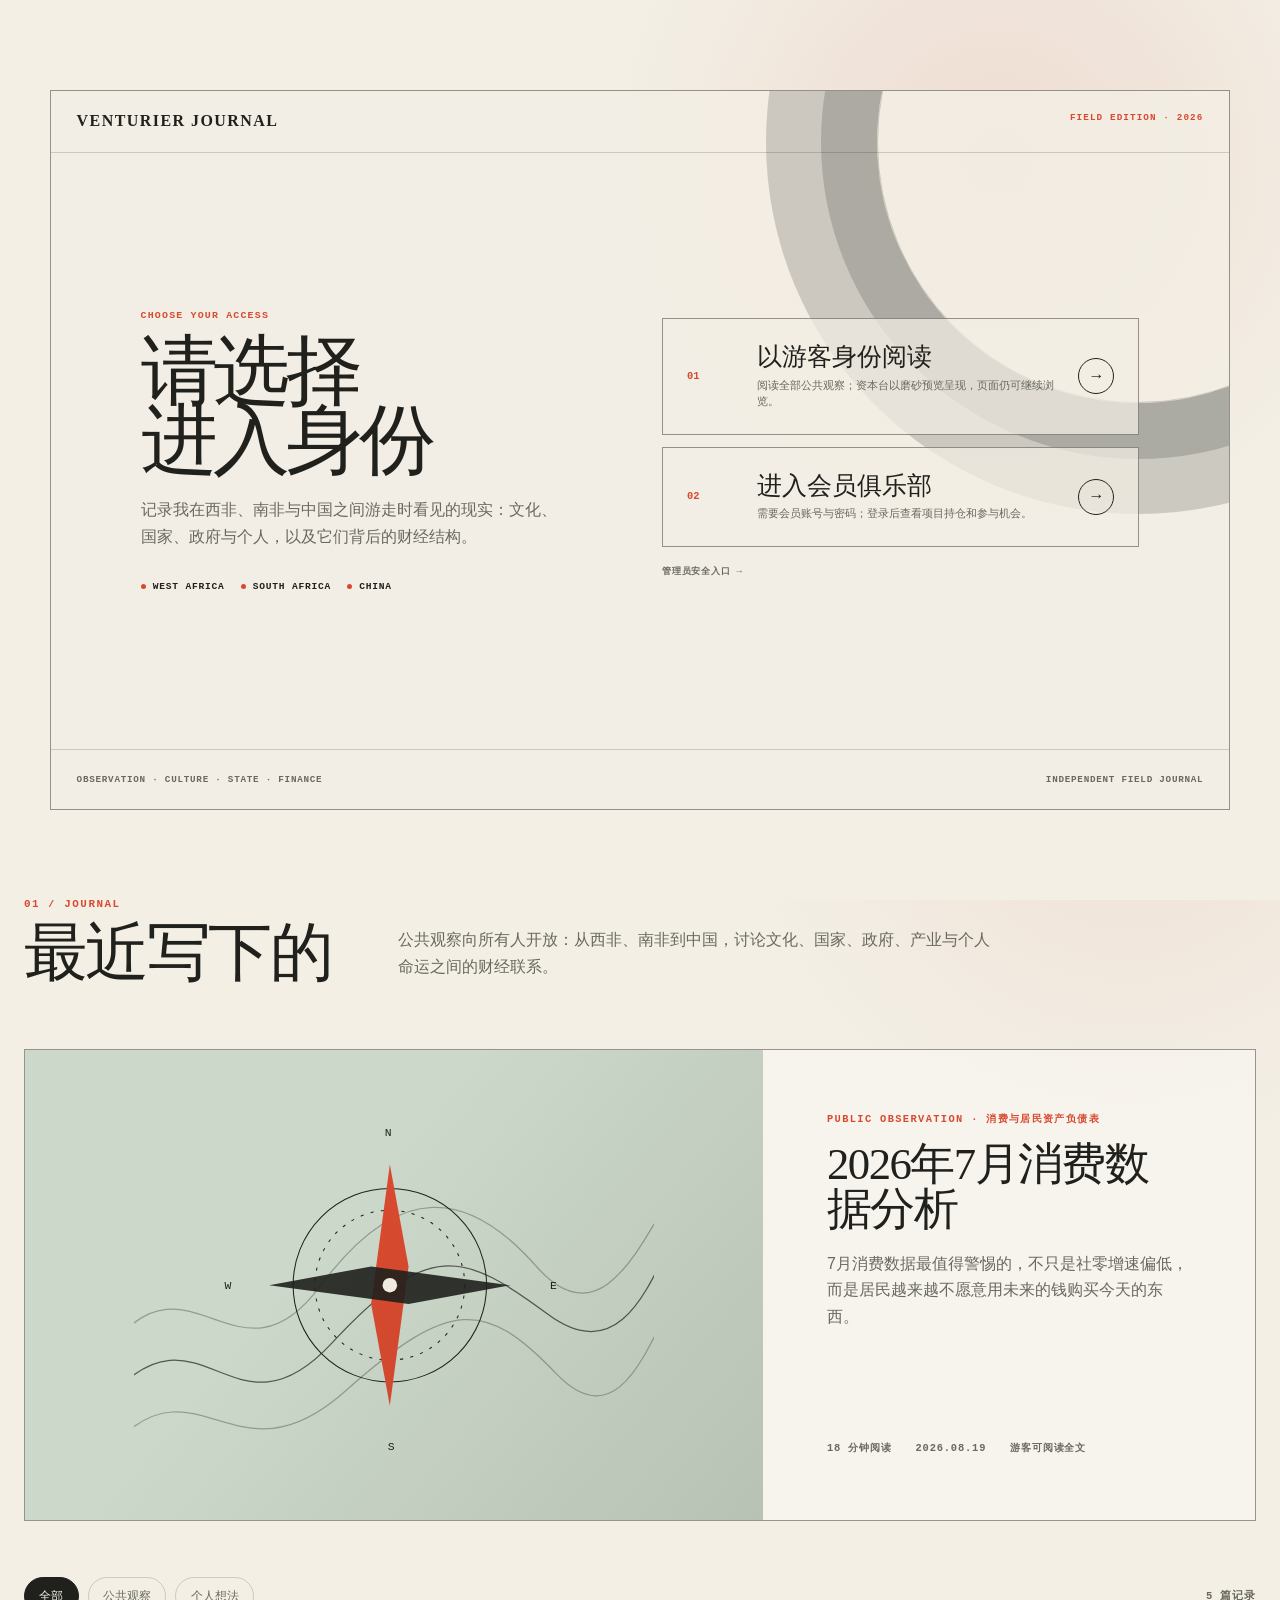
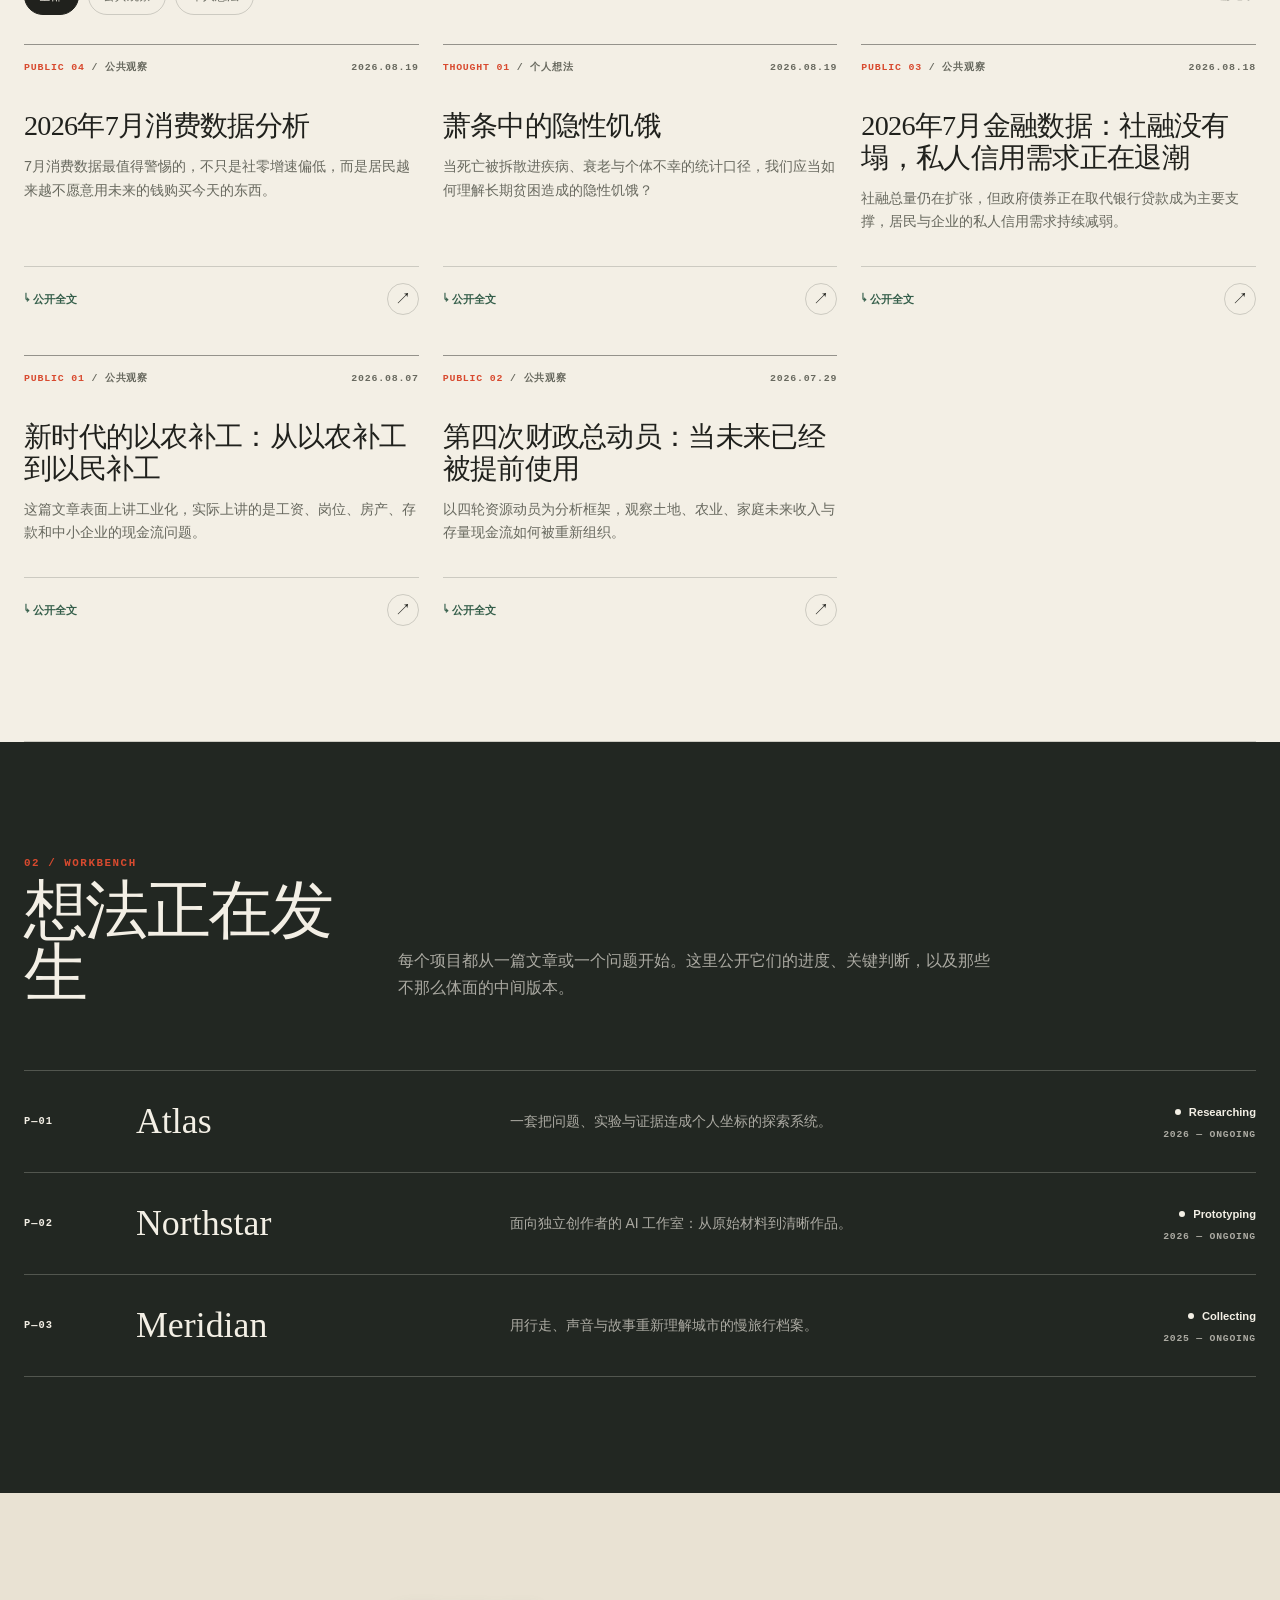
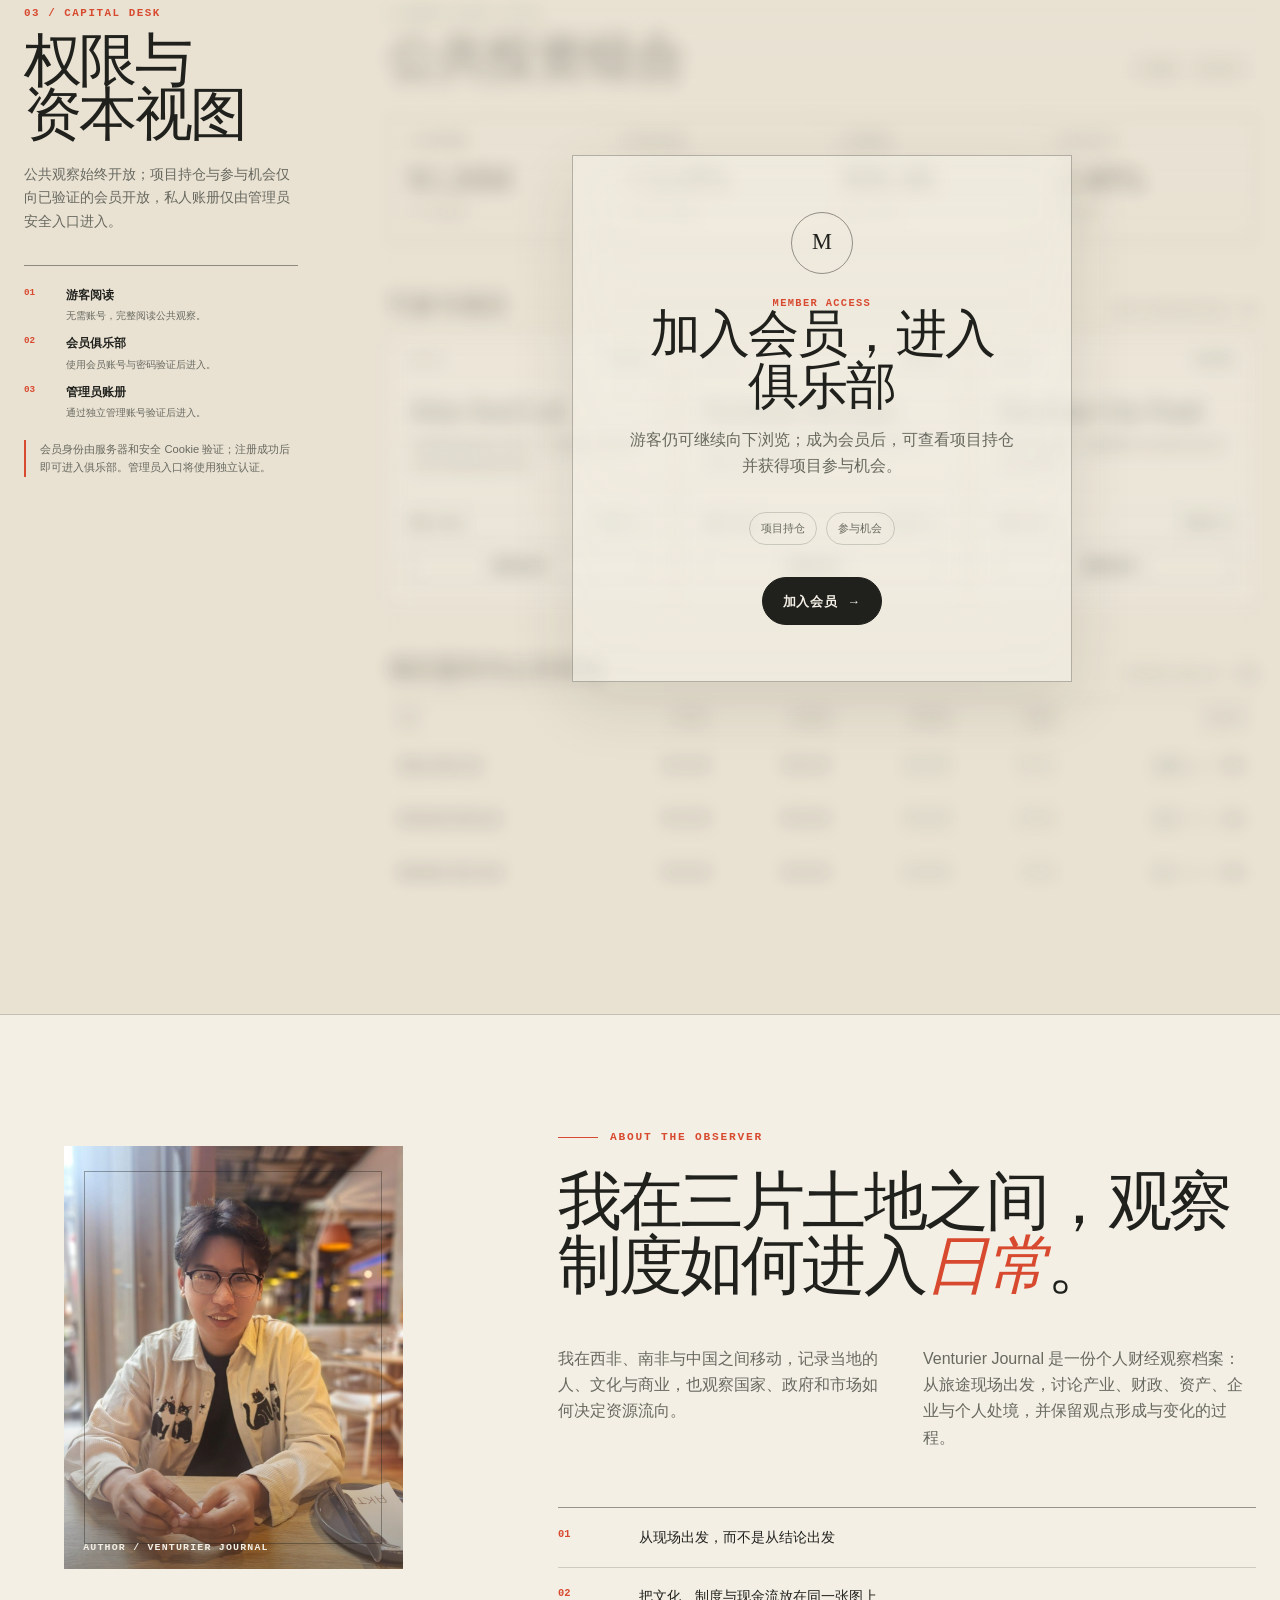
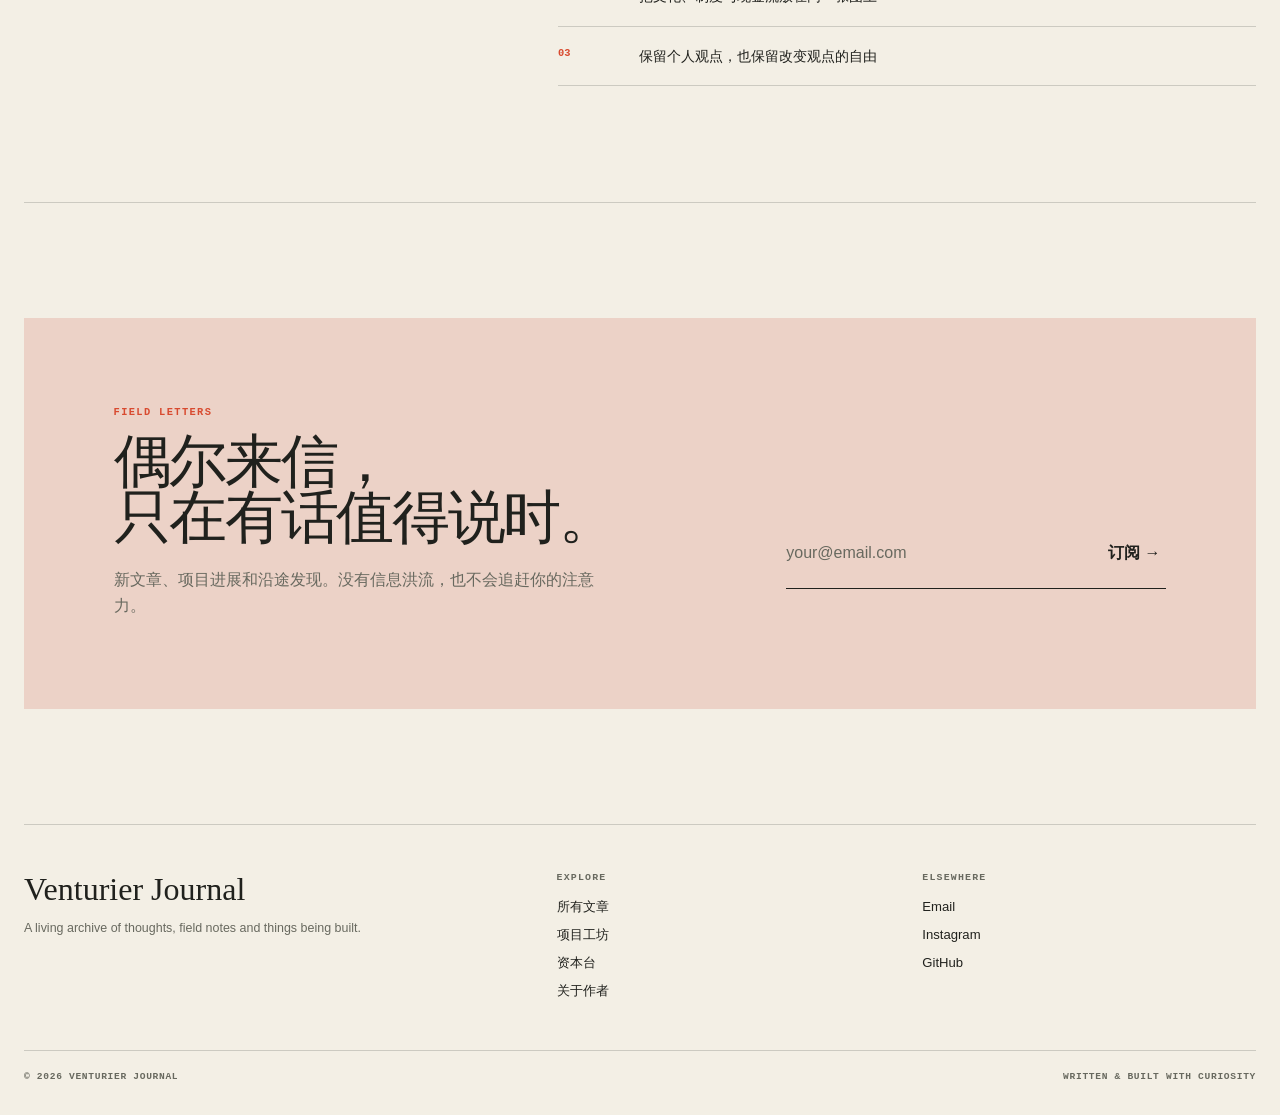
==== index.html @ 6aad093a "Add July consumption analysis and personal thought" ====
<!doctype html>
<html lang="zh-CN" data-theme="light" data-role="visitor">
<head>
  <meta charset="utf-8">
  <meta name="viewport" content="width=device-width, initial-scale=1">
  <meta name="description" content="Venturier Journal — 行走于西非、南非与中国之间的财经、文化与社会观察。">
  <meta name="theme-color" content="#f3efe5">
  <title>Venturier Journal</title>
  <style>
    :root {
      --paper: #f3efe5;
      --paper-deep: #e9e2d3;
      --ink: #20211d;
      --muted: #68695f;
      --line: rgba(32, 33, 29, .18);
      --line-strong: rgba(32, 33, 29, .45);
      --accent: #d84a2f;
      --accent-soft: #ecd2c7;
      --moss: #345e4a;
      --moss-soft: #ccd8ca;
      --night: #222722;
      --card: rgba(255, 255, 255, .32);
      --shadow: 0 22px 60px rgba(50, 42, 31, .11);
      --display: "Iowan Old Style", "Palatino Linotype", "Book Antiqua", Georgia, serif;
      --sans: Inter, ui-sans-serif, -apple-system, BlinkMacSystemFont, "Segoe UI", "PingFang SC", "Hiragino Sans GB", "Microsoft YaHei", sans-serif;
      --mono: "SFMono-Regular", Consolas, "Liberation Mono", monospace;
      --max: 1280px;
    }

    html[data-theme="dark"] {
      --paper: #181b18;
      --paper-deep: #222722;
      --ink: #eef0e7;
      --muted: #a9ab9f;
      --line: rgba(238, 240, 231, .16);
      --line-strong: rgba(238, 240, 231, .43);
      --accent: #f16b4f;
      --accent-soft: #5d332c;
      --moss: #8eb69b;
      --moss-soft: #2d4636;
      --night: #eef0e7;
      --card: rgba(255, 255, 255, .035);
      --shadow: 0 22px 60px rgba(0, 0, 0, .25);
    }

    * { box-sizing: border-box; }
    html { scroll-behavior: smooth; }
    body {
      margin: 0;
      color: var(--ink);
      background:
        radial-gradient(circle at 88% 13%, color-mix(in srgb, var(--accent-soft) 50%, transparent) 0, transparent 24rem),
        linear-gradient(var(--paper), var(--paper));
      font-family: var(--sans);
      font-size: 16px;
      line-height: 1.65;
      text-rendering: optimizeLegibility;
      transition: color .25s ease, background-color .25s ease;
    }

    body.no-scroll { overflow: hidden; }
    ::selection { color: var(--paper); background: var(--accent); }
    a { color: inherit; text-decoration: none; }
    button, input { font: inherit; }
    button { color: inherit; }
    img, svg { display: block; max-width: 100%; }

    .skip-link {
      position: fixed;
      left: 1rem;
      top: -6rem;
      z-index: 1000;
      padding: .7rem 1rem;
      background: var(--ink);
      color: var(--paper);
      border-radius: 999px;
      transition: top .2s;
    }
    .skip-link:focus { top: 1rem; }

    .shell {
      width: min(calc(100% - 3rem), var(--max));
      margin-inline: auto;
    }

    .topline {
      border-bottom: 1px solid var(--line);
      font: 600 .68rem/1 var(--mono);
      letter-spacing: .12em;
      text-transform: uppercase;
    }
    .topline__inner {
      min-height: 38px;
      display: flex;
      align-items: center;
      justify-content: space-between;
      gap: 1rem;
    }
    .topline__status { display: flex; align-items: center; gap: .55rem; }
    .status-dot {
      width: 6px; height: 6px; border-radius: 50%;
      background: var(--accent);
      box-shadow: 0 0 0 4px color-mix(in srgb, var(--accent) 16%, transparent);
    }
    .topline__date { color: var(--muted); }

    .site-header {
      position: sticky;
      top: 0;
      z-index: 50;
      background: color-mix(in srgb, var(--paper) 88%, transparent);
      border-bottom: 1px solid transparent;
      backdrop-filter: blur(16px);
      transition: border-color .2s;
    }
    .site-header.is-scrolled { border-color: var(--line); }
    .nav {
      min-height: 84px;
      display: grid;
      grid-template-columns: 1fr auto 1fr;
      align-items: center;
      gap: 1.5rem;
    }
    .nav__links,
    .nav__tools { display: flex; align-items: center; gap: 1.4rem; }
    .nav__tools { justify-content: flex-end; }
    .nav__link {
      position: relative;
      padding: .35rem 0;
      color: var(--muted);
      font-size: .82rem;
      letter-spacing: .04em;
    }
    .nav__link::after {
      content: "";
      position: absolute;
      left: 0; right: 100%; bottom: 0;
      height: 1px;
      background: var(--ink);
      transition: right .25s ease;
    }
    .nav__link:hover, .nav__link:focus-visible { color: var(--ink); }
    .nav__link:hover::after, .nav__link:focus-visible::after { right: 0; }
    .brand {
      display: inline-grid;
      justify-items: center;
      line-height: 1;
      letter-spacing: .07em;
    }
    .brand__main { font: 600 1.08rem/1 var(--display); text-transform: uppercase; }
    .brand__sub { margin-top: .38rem; color: var(--accent); font: 600 .55rem/1 var(--mono); letter-spacing: .28em; text-transform: uppercase; }

    .icon-button {
      width: 38px; height: 38px;
      display: inline-grid;
      place-items: center;
      padding: 0;
      border: 1px solid var(--line);
      border-radius: 50%;
      background: transparent;
      cursor: pointer;
      transition: background .2s, border-color .2s, transform .2s;
    }
    .icon-button:hover { background: var(--card); border-color: var(--line-strong); transform: translateY(-1px); }
    .icon-button svg { width: 16px; height: 16px; fill: none; stroke: currentColor; stroke-width: 1.7; }
    .menu-button { display: none; }

    .hero {
      position: relative;
      min-height: 660px;
      display: grid;
      grid-template-columns: minmax(0, 1.5fr) minmax(280px, .5fr);
      gap: clamp(3rem, 8vw, 8rem);
      align-items: center;
      padding-block: clamp(5rem, 9vw, 9rem) 6rem;
      border-bottom: 1px solid var(--line);
      overflow: hidden;
    }
    .hero::before {
      content: "V";
      position: absolute;
      right: -2rem;
      top: -8rem;
      z-index: -1;
      color: transparent;
      -webkit-text-stroke: 1px var(--line);
      font: 400 min(46vw, 41rem)/1 var(--display);
      transform: rotate(5deg);
      pointer-events: none;
    }
    .eyebrow {
      display: flex;
      align-items: center;
      gap: .75rem;
      color: var(--accent);
      font: 650 .7rem/1.4 var(--mono);
      letter-spacing: .16em;
      text-transform: uppercase;
    }
    .eyebrow::before { content: ""; width: 2.5rem; height: 1px; background: currentColor; }
    .hero h1 {
      max-width: 880px;
      margin: 1.35rem 0 1.8rem;
      font: 400 clamp(3.65rem, 8.5vw, 8.2rem)/.88 var(--display);
      letter-spacing: -.065em;
    }
    .hero h1 em { color: var(--accent); font-weight: 400; }
    .hero__intro {
      max-width: 610px;
      margin: 0;
      color: var(--muted);
      font: 400 clamp(1rem, 1.4vw, 1.18rem)/1.75 var(--sans);
    }
    .hero__actions { display: flex; align-items: center; gap: 1.5rem; margin-top: 2.5rem; }
    .button {
      min-height: 48px;
      display: inline-flex;
      align-items: center;
      justify-content: center;
      gap: .65rem;
      padding: .75rem 1.25rem;
      border: 1px solid var(--ink);
      border-radius: 999px;
      background: var(--ink);
      color: var(--paper);
      font-size: .8rem;
      font-weight: 650;
      letter-spacing: .04em;
      cursor: pointer;
      transition: transform .2s, background .2s, color .2s;
    }
    .button:hover { transform: translateY(-2px); }
    .button--ghost { background: transparent; color: var(--ink); border-color: var(--line-strong); }
    .button--ghost:hover { background: var(--ink); color: var(--paper); }
    .text-link {
      display: inline-flex; align-items: center; gap: .55rem;
      font-size: .82rem; font-weight: 650;
    }
    .text-link span { transition: transform .2s; }
    .text-link:hover span { transform: translateX(4px); }

    .hero__aside { align-self: end; padding-bottom: .75rem; }
    .issue-card {
      position: relative;
      padding: 1.4rem;
      border: 1px solid var(--line-strong);
      background: color-mix(in srgb, var(--paper) 70%, transparent);
      box-shadow: var(--shadow);
      transform: rotate(2deg);
    }
    .issue-card::before {
      content: "";
      position: absolute;
      inset: 9px;
      border: 1px solid var(--line);
      pointer-events: none;
    }
    .issue-card__art {
      min-height: 235px;
      display: grid;
      place-items: center;
      overflow: hidden;
      background: var(--night);
      color: var(--paper);
    }
    .issue-card__art svg { width: 90%; height: 220px; }
    .orbit { transform-origin: 100px 100px; animation: orbit 24s linear infinite; }
    @keyframes orbit { to { transform: rotate(360deg); } }
    .issue-card__meta { padding: 1.15rem .3rem .2rem; }
    .issue-card__number { color: var(--accent); font: 650 .65rem/1 var(--mono); letter-spacing: .14em; text-transform: uppercase; }
    .issue-card h2 { margin: .65rem 0 .35rem; font: 400 1.45rem/1.2 var(--display); }
    .issue-card p { margin: 0; color: var(--muted); font-size: .78rem; }

    section { scroll-margin-top: 100px; }
    .section { padding-block: clamp(5rem, 9vw, 8.5rem); border-bottom: 1px solid var(--line); }
    .section-head {
      display: grid;
      grid-template-columns: minmax(200px, .55fr) minmax(0, 1.45fr);
      gap: 3rem;
      align-items: end;
      margin-bottom: clamp(2.5rem, 5vw, 4.5rem);
    }
    .section-index { color: var(--accent); font: 600 .68rem/1 var(--mono); letter-spacing: .14em; text-transform: uppercase; }
    .section-title { margin: .75rem 0 0; font: 400 clamp(2.4rem, 5vw, 4.6rem)/.98 var(--display); letter-spacing: -.04em; }
    .section-note { max-width: 600px; margin: 0 0 .3rem; color: var(--muted); }

    .featured-story {
      display: grid;
      grid-template-columns: minmax(0, 1.2fr) minmax(280px, .8fr);
      gap: 0;
      border: 1px solid var(--line-strong);
      background: var(--card);
    }
    .featured-story__visual {
      position: relative;
      min-height: 470px;
      display: grid;
      place-items: center;
      overflow: hidden;
      background: var(--moss-soft);
      cursor: pointer;
    }
    .featured-story__visual::after {
      content: "";
      position: absolute;
      inset: 0;
      background: linear-gradient(130deg, transparent 40%, color-mix(in srgb, var(--ink) 12%, transparent));
    }
    .featured-story__visual svg { width: min(75%, 520px); transition: transform .6s cubic-bezier(.2,.8,.2,1); }
    .featured-story:hover .featured-story__visual svg { transform: scale(1.035) rotate(-1deg); }
    .featured-story__content { display: flex; flex-direction: column; justify-content: space-between; padding: clamp(2rem, 5vw, 4.5rem); }
    .tagline { color: var(--accent); font: 650 .65rem/1 var(--mono); letter-spacing: .13em; text-transform: uppercase; }
    .featured-story h3 { margin: 1.1rem 0; font: 400 clamp(2rem, 3.5vw, 3.6rem)/1.02 var(--display); letter-spacing: -.035em; }
    .featured-story__summary { color: var(--muted); }
    .story-meta { display: flex; flex-wrap: wrap; gap: .75rem 1.5rem; margin-top: 2rem; color: var(--muted); font: 600 .65rem/1.4 var(--mono); letter-spacing: .08em; text-transform: uppercase; }

    .article-toolbar {
      display: flex;
      justify-content: space-between;
      align-items: center;
      gap: 1rem;
      margin: 3.5rem 0 1.8rem;
    }
    .filters { display: flex; flex-wrap: wrap; gap: .55rem; }
    .filter {
      padding: .55rem .9rem;
      border: 1px solid var(--line);
      border-radius: 999px;
      background: transparent;
      cursor: pointer;
      color: var(--muted);
      font-size: .72rem;
      transition: .2s;
    }
    .filter:hover, .filter[aria-pressed="true"] { color: var(--paper); background: var(--ink); border-color: var(--ink); }
    .result-count { color: var(--muted); font: 600 .66rem/1 var(--mono); letter-spacing: .08em; text-transform: uppercase; }
    .articles-grid { display: grid; grid-template-columns: repeat(3, 1fr); gap: 2.5rem 1.5rem; }
    .article-card {
      min-width: 0;
      display: flex;
      flex-direction: column;
      padding-top: 1rem;
      border-top: 1px solid var(--line-strong);
      cursor: pointer;
    }
    .article-card[hidden] { display: none; }
    .article-card__top { display: flex; justify-content: space-between; gap: 1rem; color: var(--muted); font: 600 .62rem/1.4 var(--mono); letter-spacing: .08em; text-transform: uppercase; }
    .article-card__number { color: var(--accent); }
    .article-card h3 { margin: 2.2rem 0 .8rem; font: 400 clamp(1.55rem, 2.2vw, 2.15rem)/1.13 var(--display); letter-spacing: -.025em; }
    .article-card p { flex: 1; margin: 0; color: var(--muted); font-size: .9rem; }
    .article-card__footer { display: flex; align-items: center; justify-content: space-between; gap: 1rem; margin-top: 2rem; padding-top: 1rem; border-top: 1px solid var(--line); }
    .related-chip { display: inline-flex; align-items: center; gap: .45rem; color: var(--moss); font-size: .7rem; font-weight: 650; }
    .article-card__arrow { width: 32px; height: 32px; display: grid; place-items: center; border: 1px solid var(--line); border-radius: 50%; transition: .2s; }
    .article-card:hover .article-card__arrow { color: var(--paper); background: var(--accent); border-color: var(--accent); transform: translate(2px, -2px); }
    .empty-state { grid-column: 1/-1; padding: 4rem 1rem; text-align: center; color: var(--muted); border-top: 1px solid var(--line); }

    .projects-section { background: var(--night); color: var(--paper); }
    html[data-theme="dark"] .projects-section { background: #ece9df; color: #20211d; }
    .projects-section .section-note, .projects-section .project-card__text, .projects-section .project-card__meta { color: color-mix(in srgb, currentColor 66%, transparent); }
    .projects-section .section-index { color: var(--accent); }
    .projects-list { border-top: 1px solid color-mix(in srgb, currentColor 23%, transparent); }
    .project-card {
      position: relative;
      display: grid;
      grid-template-columns: 80px minmax(200px, .6fr) minmax(260px, 1fr) auto;
      align-items: center;
      gap: 2rem;
      padding: 2rem 0;
      border-bottom: 1px solid color-mix(in srgb, currentColor 23%, transparent);
      cursor: pointer;
      overflow: hidden;
    }
    .project-card::before {
      content: "";
      position: absolute;
      inset: 0 100% 0 0;
      background: var(--accent);
      transition: right .45s cubic-bezier(.2,.8,.2,1);
    }
    .project-card:hover::before { right: 0; }
    .project-card > * { position: relative; z-index: 1; }
    .project-card__id { font: 600 .65rem/1 var(--mono); letter-spacing: .1em; }
    .project-card__title { margin: 0; font: 400 clamp(1.55rem, 2.8vw, 2.6rem)/1 var(--display); }
    .project-card__text { margin: 0; font-size: .87rem; }
    .project-card__side { min-width: 145px; display: flex; flex-direction: column; align-items: flex-end; gap: .55rem; }
    .project-card__meta { font: 600 .61rem/1 var(--mono); letter-spacing: .08em; text-transform: uppercase; }
    .project-card__state { display: inline-flex; align-items: center; gap: .5rem; font-size: .7rem; font-weight: 650; }
    .project-card__state::before { content: ""; width: 6px; height: 6px; border-radius: 50%; background: currentColor; }

    .about-grid {
      display: grid;
      grid-template-columns: minmax(260px, .75fr) minmax(0, 1.25fr);
      gap: clamp(3rem, 9vw, 9rem);
      align-items: start;
    }
    .portrait {
      position: relative;
      aspect-ratio: 4/5;
      overflow: hidden;
      background: var(--accent-soft);
    }
    .portrait::after {
      content: "";
      position: absolute;
      inset: 0;
      z-index: 1;
      pointer-events: none;
      background: linear-gradient(180deg, transparent 62%, rgba(24, 29, 25, .4) 100%);
    }
    .portrait__image {
      display: block;
      width: 100%;
      height: 100%;
      object-fit: cover;
      object-position: 50% 45%;
    }
    .portrait__line { position: absolute; inset: 6%; z-index: 2; border: 1px solid color-mix(in srgb, var(--ink) 38%, transparent); }
    .portrait__label { position: absolute; z-index: 3; left: 1.2rem; bottom: 1rem; color: var(--paper); font: 600 .62rem/1 var(--mono); letter-spacing: .12em; text-transform: uppercase; }
    .about-copy .eyebrow { margin-bottom: 1.5rem; }
    .about-copy h2 { max-width: 750px; margin: 0; font: 400 clamp(2.5rem, 5vw, 5rem)/1 var(--display); letter-spacing: -.045em; }
    .about-copy h2 em { color: var(--accent); font-weight: 400; }
    .about-copy__body { display: grid; grid-template-columns: 1fr 1fr; gap: 2rem; margin-top: 3rem; color: var(--muted); }
    .about-copy__body p { margin: 0; }
    .principles { margin-top: 3.5rem; border-top: 1px solid var(--line-strong); }
    .principle { display: grid; grid-template-columns: 65px 1fr; gap: 1rem; padding: 1.1rem 0; border-bottom: 1px solid var(--line); }
    .principle span:first-child { color: var(--accent); font: 650 .65rem/1.6 var(--mono); }
    .principle span:last-child { font-size: .88rem; font-weight: 550; }

    .newsletter {
      display: grid;
      grid-template-columns: minmax(0, 1.2fr) minmax(300px, .8fr);
      gap: clamp(3rem, 8vw, 8rem);
      align-items: end;
      padding: clamp(3rem, 7vw, 6rem);
      background: var(--accent-soft);
    }
    .newsletter__label { color: var(--accent); font: 650 .65rem/1 var(--mono); letter-spacing: .13em; text-transform: uppercase; }
    .newsletter h2 { margin: 1rem 0 0; font: 400 clamp(2.25rem, 4.5vw, 4.4rem)/.98 var(--display); letter-spacing: -.04em; }
    .newsletter p { max-width: 500px; margin: 1.25rem 0 0; color: var(--muted); }
    .newsletter-form { display: flex; align-items: center; gap: .75rem; padding-bottom: .6rem; border-bottom: 1px solid var(--ink); }
    .newsletter-form input { min-width: 0; flex: 1; padding: .75rem 0; border: 0; outline: 0; background: transparent; color: var(--ink); }
    .newsletter-form input::placeholder { color: var(--muted); }
    .newsletter-form button { flex: 0 0 auto; border: 0; background: transparent; cursor: pointer; font-weight: 700; }
    .form-message { min-height: 1.5em; margin-top: .75rem; color: var(--moss); font-size: .75rem; }

    .site-footer { padding-block: 3rem 2rem; }
    .footer-grid { display: grid; grid-template-columns: 1.2fr .8fr .8fr; gap: 2rem; }
    .footer-brand { font: 400 2rem/1 var(--display); }
    .footer-note { max-width: 360px; margin-top: .8rem; color: var(--muted); font-size: .78rem; }
    .footer-title { margin-bottom: .8rem; color: var(--muted); font: 650 .62rem/1 var(--mono); letter-spacing: .12em; text-transform: uppercase; }
    .footer-links { display: grid; gap: .4rem; font-size: .82rem; }
    .footer-links a:hover { color: var(--accent); }
    .footer-bottom { display: flex; justify-content: space-between; gap: 1rem; margin-top: 3rem; padding-top: 1.2rem; border-top: 1px solid var(--line); color: var(--muted); font: 600 .6rem/1.4 var(--mono); letter-spacing: .07em; text-transform: uppercase; }

    .search-panel {
      position: fixed;
      inset: 0;
      z-index: 200;
      display: none;
      place-items: start center;
      padding: min(16vh, 9rem) 1.5rem 2rem;
      background: color-mix(in srgb, var(--paper) 82%, transparent);
      backdrop-filter: blur(18px);
    }
    .search-panel.is-open { display: grid; }
    .search-box { width: min(720px, 100%); }
    .search-box__head { display: flex; align-items: center; gap: 1rem; padding-bottom: 1rem; border-bottom: 1px solid var(--line-strong); }
    .search-box__head svg { flex: 0 0 auto; width: 22px; height: 22px; fill: none; stroke: currentColor; }
    .search-input { min-width: 0; flex: 1; border: 0; outline: 0; background: transparent; color: var(--ink); font: 400 clamp(1.45rem, 4vw, 2.4rem)/1.2 var(--display); }
    .search-input::placeholder { color: var(--muted); }
    .key { padding: .25rem .45rem; border: 1px solid var(--line); border-radius: 4px; color: var(--muted); font: 600 .62rem/1 var(--mono); }
    .search-results { max-height: 56vh; overflow: auto; padding-top: 1rem; }
    .search-hint { color: var(--muted); font-size: .8rem; }
    .search-result {
      width: 100%;
      display: grid;
      grid-template-columns: 90px 1fr auto;
      gap: 1rem;
      align-items: center;
      padding: 1rem 0;
      border: 0;
      border-bottom: 1px solid var(--line);
      background: transparent;
      text-align: left;
      cursor: pointer;
    }
    .search-result:hover { color: var(--accent); }
    .search-result__type { color: var(--muted); font: 650 .6rem/1 var(--mono); letter-spacing: .08em; text-transform: uppercase; }
    .search-result__title { font: 400 1.15rem/1.2 var(--display); }
    .search-result__arrow { font-size: 1.2rem; }

    .drawer {
      position: fixed;
      inset: 0;
      z-index: 150;
      visibility: hidden;
      background: rgba(0,0,0,.32);
      opacity: 0;
      transition: opacity .3s, visibility .3s;
    }
    .drawer.is-open { visibility: visible; opacity: 1; }
    .drawer__panel {
      position: absolute;
      top: 0; right: 0; bottom: 0;
      width: min(760px, 100%);
      overflow-y: auto;
      background: var(--paper);
      box-shadow: -20px 0 70px rgba(0,0,0,.18);
      transform: translateX(100%);
      transition: transform .4s cubic-bezier(.22,.8,.25,1);
    }
    .drawer.is-open .drawer__panel { transform: translateX(0); }
    .drawer__bar {
      position: sticky;
      top: 0;
      z-index: 2;
      display: flex;
      align-items: center;
      justify-content: space-between;
      padding: 1rem clamp(1.25rem, 5vw, 3.5rem);
      border-bottom: 1px solid var(--line);
      background: color-mix(in srgb, var(--paper) 90%, transparent);
      backdrop-filter: blur(14px);
    }
    .drawer__kind { color: var(--accent); font: 650 .62rem/1 var(--mono); letter-spacing: .1em; text-transform: uppercase; }
    .drawer__content { padding: clamp(2.5rem, 7vw, 5.5rem) clamp(1.25rem, 7vw, 5rem) 5rem; }
    .drawer__content h2 { margin: .8rem 0 1rem; font: 400 clamp(2.5rem, 7vw, 5rem)/.95 var(--display); letter-spacing: -.045em; }
    .drawer__lead { max-width: 580px; color: var(--muted); font-size: 1.03rem; }
    .drawer__meta { display: flex; flex-wrap: wrap; gap: .8rem 1.5rem; margin: 1.8rem 0 3rem; padding: 1rem 0; border-block: 1px solid var(--line); color: var(--muted); font: 600 .62rem/1.5 var(--mono); letter-spacing: .07em; text-transform: uppercase; }
    .drawer__body { font-family: var(--display); font-size: 1.08rem; line-height: 1.85; }
    .drawer__body p { margin: 0 0 1.4rem; }
    .drawer__body blockquote { margin: 2.4rem 0; padding-left: 1.5rem; border-left: 2px solid var(--accent); color: var(--muted); font-size: 1.35rem; font-style: italic; line-height: 1.55; }
    .connections { margin-top: 3.5rem; padding-top: 2rem; border-top: 1px solid var(--line-strong); }
    .connections__label { color: var(--muted); font: 650 .62rem/1 var(--mono); letter-spacing: .1em; text-transform: uppercase; }
    .connection-button {
      width: 100%;
      display: flex;
      justify-content: space-between;
      gap: 1rem;
      margin-top: 1rem;
      padding: 1.25rem 0;
      border: 0;
      border-bottom: 1px solid var(--line);
      background: transparent;
      text-align: left;
      cursor: pointer;
    }
    .connection-button strong { font: 400 1.2rem/1.25 var(--display); }
    .connection-button small { display: block; margin-top: .3rem; color: var(--muted); font: 600 .6rem/1 var(--mono); letter-spacing: .07em; text-transform: uppercase; }
    .connection-button:hover strong { color: var(--accent); }

    body.entry-locked { overflow: hidden; }
    .entry-gate {
      position: fixed;
      inset: 0;
      z-index: 500;
      overflow-y: auto;
      display: grid;
      align-items: center;
      padding: clamp(1.25rem, 4vw, 3rem);
      background:
        radial-gradient(circle at 78% 18%, color-mix(in srgb, var(--accent-soft) 68%, transparent), transparent 24rem),
        var(--paper);
      opacity: 1;
      visibility: visible;
      transition: opacity .35s ease, visibility .35s ease;
    }
    .entry-gate.is-dismissed { opacity: 0; visibility: hidden; pointer-events: none; }
    .entry-gate__frame {
      position: relative;
      width: min(1180px, 100%);
      min-height: min(720px, calc(100vh - 3rem));
      margin: auto;
      display: grid;
      grid-template-rows: auto 1fr auto;
      border: 1px solid var(--line-strong);
      overflow: hidden;
      background: color-mix(in srgb, var(--paper) 84%, transparent);
    }
    .entry-gate__frame::before {
      content: "";
      position: absolute;
      width: 520px;
      height: 520px;
      right: -170px;
      top: -210px;
      border: 1px solid var(--line);
      border-radius: 50%;
      box-shadow: 0 0 0 55px transparent, 0 0 0 56px var(--line), 0 0 0 110px transparent, 0 0 0 111px var(--line);
      pointer-events: none;
    }
    .entry-gate__top, .entry-gate__bottom { position: relative; z-index: 1; display: flex; justify-content: space-between; gap: 1rem; padding: 1.4rem 1.6rem; }
    .entry-gate__top { border-bottom: 1px solid var(--line); }
    .entry-gate__bottom { align-items: center; border-top: 1px solid var(--line); color: var(--muted); font: 600 .58rem/1.5 var(--mono); letter-spacing: .08em; text-transform: uppercase; }
    .entry-gate__brand { font: 600 1rem/1 var(--display); letter-spacing: .09em; text-transform: uppercase; }
    .entry-gate__edition { color: var(--accent); font: 650 .58rem/1 var(--mono); letter-spacing: .12em; text-transform: uppercase; }
    .entry-gate__content {
      position: relative;
      z-index: 1;
      display: grid;
      grid-template-columns: minmax(0, .95fr) minmax(420px, 1.05fr);
      gap: clamp(3rem, 7vw, 7rem);
      align-items: center;
      padding: clamp(3rem, 7vw, 6.5rem);
    }
    .entry-gate__eyebrow { color: var(--accent); font: 650 .62rem/1 var(--mono); letter-spacing: .12em; text-transform: uppercase; }
    .entry-gate h2 { margin: 1rem 0 1.4rem; font: 400 clamp(3.2rem, 6vw, 6.4rem)/.9 var(--display); letter-spacing: -.055em; }
    .entry-gate__intro { max-width: 520px; margin: 0; color: var(--muted); }
    .entry-gate__places { display: flex; flex-wrap: wrap; gap: .6rem 1rem; margin-top: 2rem; color: var(--ink); font: 650 .6rem/1 var(--mono); letter-spacing: .08em; text-transform: uppercase; }
    .entry-gate__places span { display: inline-flex; align-items: center; gap: .45rem; }
    .entry-gate__places span::before { content: ""; width: 5px; height: 5px; border-radius: 50%; background: var(--accent); }
    .entry-choices { display: grid; gap: .75rem; }
    .entry-choice {
      width: 100%;
      display: grid;
      grid-template-columns: 52px 1fr auto;
      gap: 1.1rem;
      align-items: center;
      padding: 1.5rem;
      border: 1px solid var(--line-strong);
      background: color-mix(in srgb, var(--paper) 72%, transparent);
      text-align: left;
      cursor: pointer;
      transition: color .2s, background .2s, transform .2s;
    }
    .entry-choice:hover { color: var(--paper); background: var(--ink); transform: translateX(4px); }
    .entry-choice__index { color: var(--accent); font: 650 .65rem/1 var(--mono); }
    .entry-choice strong { display: block; font: 400 1.55rem/1.1 var(--display); }
    .entry-choice small { display: block; margin-top: .4rem; color: var(--muted); font-size: .68rem; line-height: 1.5; }
    .entry-choice:hover small { color: color-mix(in srgb, var(--paper) 70%, transparent); }
    .entry-choice__arrow { width: 36px; height: 36px; display: grid; place-items: center; border: 1px solid currentColor; border-radius: 50%; }
    .entry-admin { justify-self: start; padding: .5rem 0; border: 0; background: transparent; color: var(--muted); cursor: pointer; font: 600 .58rem/1 var(--mono); letter-spacing: .08em; text-transform: uppercase; }
    .entry-admin:hover { color: var(--accent); }

    .auth-modal[hidden] { display: none !important; }
    .auth-modal {
      position: fixed;
      inset: 0;
      z-index: 700;
      display: grid;
      place-items: center;
      padding: 1rem;
      background: rgba(18, 19, 16, .54);
      backdrop-filter: blur(13px);
      opacity: 0;
      transition: opacity .22s ease;
    }
    .auth-modal.is-open { opacity: 1; }
    .auth-card {
      width: min(520px, 100%);
      max-height: calc(100vh - 2rem);
      overflow-y: auto;
      border: 1px solid var(--line-strong);
      background: var(--paper);
      box-shadow: 0 30px 90px rgba(0, 0, 0, .24);
      transform: translateY(14px);
      transition: transform .22s ease;
    }
    .auth-modal.is-open .auth-card { transform: translateY(0); }
    .auth-card__bar { display: flex; align-items: center; justify-content: space-between; padding: 1rem 1.2rem; border-bottom: 1px solid var(--line); }
    .auth-card__brand { font: 650 .58rem/1 var(--mono); letter-spacing: .1em; text-transform: uppercase; }
    .auth-card__body { padding: clamp(2rem, 7vw, 4rem); }
    .auth-card h2 { margin: .75rem 0 .8rem; font: 400 clamp(2.8rem, 8vw, 4.5rem)/.92 var(--display); letter-spacing: -.045em; }
    .auth-card__intro { margin: 0 0 2rem; color: var(--muted); font-size: .82rem; }
    .auth-mode-switch { display: grid; grid-template-columns: 1fr 1fr; margin: 0 0 1.5rem; border: 1px solid var(--line); }
    .auth-mode-switch[hidden] { display: none; }
    .auth-mode-switch button { min-height: 42px; border: 0; background: transparent; color: var(--muted); cursor: pointer; font-size: .68rem; font-weight: 650; }
    .auth-mode-switch button + button { border-left: 1px solid var(--line); }
    .auth-mode-switch button[aria-selected="true"] { background: var(--ink); color: var(--paper); }
    .auth-field { display: grid; gap: .45rem; margin-bottom: 1rem; }
    .auth-field[hidden] { display: none; }
    .auth-field label { color: var(--muted); font: 650 .57rem/1 var(--mono); letter-spacing: .08em; text-transform: uppercase; }
    .auth-field input { width: 100%; min-height: 50px; padding: .8rem 1rem; border: 1px solid var(--line-strong); outline: 0; background: color-mix(in srgb, var(--paper) 82%, var(--card)); color: var(--ink); }
    .auth-field input:focus { border-color: var(--accent); box-shadow: 0 0 0 3px color-mix(in srgb, var(--accent) 12%, transparent); }
    .auth-honeypot { position: absolute !important; width: 1px !important; height: 1px !important; overflow: hidden !important; clip: rect(0 0 0 0) !important; white-space: nowrap !important; }
    .auth-card__actions { display: grid; gap: .75rem; margin-top: 1.5rem; }
    .auth-card__actions .button { width: 100%; }
    .auth-card__actions .button:disabled { opacity: .58; cursor: wait; transform: none; }
    .auth-apply { padding: .65rem 0; border: 0; background: transparent; color: var(--muted); cursor: pointer; font-size: .68rem; }
    .auth-apply:hover { color: var(--accent); }
    .auth-status { min-height: 1.4em; margin-top: .8rem; color: var(--accent); font-size: .67rem; }
    .auth-status[data-state="success"] { color: var(--moss); }
    .auth-demo-note { margin: 1.5rem 0 0; padding-top: 1rem; border-top: 1px solid var(--line); color: var(--muted); font-size: .62rem; }

    .account-button {
      min-height: 38px;
      display: inline-flex;
      align-items: center;
      gap: .55rem;
      padding: .35rem .8rem .35rem .55rem;
      border: 1px solid var(--line);
      border-radius: 999px;
      background: transparent;
      cursor: pointer;
      transition: background .2s, border-color .2s, transform .2s;
    }
    .account-button:hover { background: var(--card); border-color: var(--line-strong); transform: translateY(-1px); }
    .account-button__dot { width: 8px; height: 8px; border-radius: 50%; background: var(--muted); transition: background .2s; }
    html[data-role="member"] .account-button__dot { background: var(--moss); }
    html[data-role="admin"] .account-button__dot { background: var(--accent); box-shadow: 0 0 0 4px color-mix(in srgb, var(--accent) 14%, transparent); }
    .account-button__copy { display: grid; gap: .1rem; text-align: left; }
    .account-button__copy small { color: var(--muted); font: 600 .5rem/1 var(--mono); letter-spacing: .08em; text-transform: uppercase; }
    .account-button__copy strong { font-size: .68rem; line-height: 1; }

    .access-section { background: var(--paper-deep); }
    .access-layout {
      display: grid;
      grid-template-columns: minmax(240px, .48fr) minmax(0, 1.52fr);
      gap: clamp(3rem, 7vw, 7rem);
      align-items: start;
    }
    .access-intro { position: sticky; top: 120px; }
    .access-intro h2 { margin: .9rem 0 1.25rem; font: 400 clamp(2.6rem, 4.5vw, 4.7rem)/.95 var(--display); letter-spacing: -.045em; }
    .access-intro > p { margin: 0; color: var(--muted); font-size: .88rem; }
    .access-rules { display: grid; gap: .7rem; margin-top: 2rem; padding-top: 1.25rem; border-top: 1px solid var(--line-strong); }
    .access-rule { display: grid; grid-template-columns: 30px 1fr; gap: .75rem; align-items: start; }
    .access-rule span { color: var(--accent); font: 650 .58rem/1.5 var(--mono); }
    .access-rule strong { display: block; font-size: .72rem; }
    .access-rule small { display: block; margin-top: .2rem; color: var(--muted); font-size: .64rem; line-height: 1.5; }
    .access-security-note { margin-top: 1.2rem !important; padding-left: .9rem; border-left: 2px solid var(--accent); font-size: .7rem !important; }
    .access-stage { position: relative; min-width: 0; }
    .access-panel[hidden] { display: none !important; }
    .access-panel { animation: access-in .35s ease both; }
    @keyframes access-in { from { opacity: 0; transform: translateY(10px); } }
    #memberPanel { transition: filter .35s ease, opacity .35s ease; }
    html[data-role="visitor"] #memberPanel {
      display: block !important;
      max-height: 1550px;
      overflow: hidden;
      filter: blur(9px) saturate(.65);
      opacity: .48;
      pointer-events: none;
      user-select: none;
    }
    #visitorPanel {
      position: absolute;
      inset: 0 0 auto;
      z-index: 5;
      height: 820px;
      display: grid;
      place-items: center;
      padding: 2rem;
      pointer-events: none;
      background: linear-gradient(180deg, color-mix(in srgb, var(--paper-deep) 12%, transparent), transparent 86%);
    }
    #visitorPanel .gate-card {
      width: min(500px, 100%);
      min-height: 0;
      padding: clamp(2rem, 5vw, 3.5rem);
      border-color: color-mix(in srgb, var(--line-strong) 65%, transparent);
      background: color-mix(in srgb, var(--paper) 58%, transparent);
      box-shadow: var(--shadow);
      backdrop-filter: blur(24px) saturate(1.15);
      pointer-events: auto;
    }
    .gate-card {
      min-height: 480px;
      display: grid;
      place-items: center;
      padding: clamp(2rem, 7vw, 5rem);
      border: 1px solid var(--line-strong);
      background: var(--card);
      text-align: center;
    }
    .gate-card__lock {
      width: 62px; height: 62px;
      display: grid; place-items: center;
      margin: 0 auto 1.5rem;
      border: 1px solid var(--line-strong);
      border-radius: 50%;
      font: 400 1.4rem/1 var(--display);
    }
    .gate-card h3 { max-width: 530px; margin: 0 auto .9rem; font: 400 clamp(2rem, 4vw, 3.7rem)/1.02 var(--display); letter-spacing: -.035em; }
    .gate-card p { max-width: 520px; margin: 0 auto 2rem; color: var(--muted); }
    .entitlement-row { display: flex; flex-wrap: wrap; justify-content: center; gap: .55rem; margin-bottom: 2rem; }
    .entitlement { padding: .45rem .7rem; border: 1px solid var(--line); border-radius: 999px; color: var(--muted); font-size: .66rem; }

    .dashboard-head { display: flex; align-items: flex-end; justify-content: space-between; gap: 2rem; margin-bottom: 2rem; }
    .dashboard-head__status { color: var(--moss); font: 650 .62rem/1.4 var(--mono); letter-spacing: .1em; text-transform: uppercase; }
    .dashboard-head h3 { margin: .6rem 0 0; font: 400 clamp(2.1rem, 4vw, 3.8rem)/1 var(--display); letter-spacing: -.035em; }
    .demo-label { flex: 0 0 auto; padding: .45rem .7rem; border: 1px solid var(--line); border-radius: 999px; color: var(--muted); font: 600 .56rem/1 var(--mono); letter-spacing: .08em; text-transform: uppercase; }
    .metrics-grid { display: grid; grid-template-columns: repeat(4, 1fr); border: 1px solid var(--line-strong); }
    .metric { min-width: 0; padding: 1.25rem; border-right: 1px solid var(--line); }
    .metric:last-child { border-right: 0; }
    .metric__label { color: var(--muted); font: 600 .58rem/1.4 var(--mono); letter-spacing: .08em; text-transform: uppercase; }
    .metric__value { margin-top: .75rem; font: 400 clamp(1.6rem, 2.7vw, 2.6rem)/1 var(--display); letter-spacing: -.03em; }
    .metric__delta { margin-top: .55rem; color: var(--moss); font-size: .65rem; }
    .metric__delta--neutral { color: var(--muted); }
    .dashboard-block { margin-top: 3rem; }
    .dashboard-block__head { display: flex; justify-content: space-between; gap: 1rem; align-items: baseline; margin-bottom: 1rem; }
    .dashboard-block__head h4 { margin: 0; font: 400 1.5rem/1.2 var(--display); }
    .dashboard-block__head span { color: var(--muted); font: 600 .58rem/1 var(--mono); letter-spacing: .06em; text-transform: uppercase; }
    .investment-grid { display: grid; grid-template-columns: repeat(3, 1fr); gap: 1rem; }
    .investment-card { display: flex; flex-direction: column; min-height: 270px; padding: 1.25rem; border: 1px solid var(--line); background: var(--card); }
    .investment-card__top { display: flex; justify-content: space-between; gap: 1rem; color: var(--muted); font: 600 .56rem/1 var(--mono); letter-spacing: .07em; text-transform: uppercase; }
    .investment-card__state { color: var(--moss); }
    .investment-card h4 { margin: 2rem 0 .65rem; font: 400 1.6rem/1.08 var(--display); }
    .investment-card p { flex: 1; margin: 0; color: var(--muted); font-size: .76rem; }
    .investment-card__numbers { display: flex; justify-content: space-between; gap: .75rem; margin: 1.5rem 0 1rem; padding-top: 1rem; border-top: 1px solid var(--line); font: 600 .61rem/1.4 var(--mono); }
    .investment-card__numbers span:last-child { color: var(--moss); }
    .investment-action { width: 100%; min-height: 40px; border: 1px solid var(--line-strong); background: transparent; cursor: pointer; font-size: .7rem; font-weight: 650; transition: .2s; }
    .investment-action:hover { color: var(--paper); background: var(--ink); }

    .data-table-wrap { width: 100%; overflow-x: auto; border-top: 1px solid var(--line-strong); }
    .data-table { width: 100%; border-collapse: collapse; min-width: 690px; font-size: .72rem; }
    .data-table th { padding: .8rem .7rem; color: var(--muted); font: 600 .55rem/1.3 var(--mono); letter-spacing: .06em; text-align: right; text-transform: uppercase; }
    .data-table th:first-child, .data-table td:first-child { text-align: left; }
    .data-table td { padding: 1rem .7rem; border-top: 1px solid var(--line); text-align: right; font-variant-numeric: tabular-nums; white-space: nowrap; }
    .data-table td:first-child { font-weight: 650; }
    .positive { color: var(--moss); }
    .negative { color: var(--accent); }
    .allocation { display: inline-flex; align-items: center; justify-content: flex-end; gap: .55rem; }
    .allocation__track { width: 58px; height: 4px; background: var(--line); }
    .allocation__fill { display: block; height: 100%; background: var(--moss); }

    .admin-panel { margin-top: 5rem; padding-top: 3rem; border-top: 2px solid var(--accent); }
    .admin-panel__head { display: grid; grid-template-columns: 1fr auto; gap: 2rem; align-items: start; margin-bottom: 2rem; }
    .admin-panel__head h3 { margin: .6rem 0 0; font: 400 clamp(2rem, 4vw, 3.6rem)/1 var(--display); letter-spacing: -.035em; }
    .confidential { display: inline-flex; align-items: center; gap: .5rem; color: var(--accent); font: 650 .6rem/1 var(--mono); letter-spacing: .1em; text-transform: uppercase; }
    .confidential::before { content: ""; width: 7px; height: 7px; border-radius: 50%; background: currentColor; }
    .admin-callout { margin-bottom: 2rem; padding: 1rem 1.2rem; border-left: 2px solid var(--accent); background: color-mix(in srgb, var(--accent-soft) 55%, transparent); color: var(--muted); font-size: .74rem; }
    .ledger-total { font-weight: 700; border-top: 1px solid var(--line-strong); }
    .role-message { min-height: 1.4em; margin-top: .75rem; color: var(--moss); font-size: .7rem; }
    .participation-form { margin-top: 2rem; padding-top: 2rem; border-top: 1px solid var(--line); }
    .participation-form label { display: block; margin-bottom: .6rem; color: var(--muted); font: 600 .6rem/1 var(--mono); letter-spacing: .07em; text-transform: uppercase; }
    .participation-row { display: flex; gap: .75rem; }
    .participation-row input { min-width: 0; flex: 1; padding: .8rem 1rem; border: 1px solid var(--line-strong); background: transparent; color: var(--ink); }
    .systems-grid { display: grid; grid-template-columns: repeat(3, 1fr); gap: 1rem; }
    .system-card { min-width: 0; padding: 1.2rem; border: 1px solid var(--line); background: var(--card); }
    .system-card__top { display: flex; align-items: center; justify-content: space-between; gap: .75rem; }
    .system-card__icon { width: 34px; height: 34px; display: grid; place-items: center; border: 1px solid var(--line); border-radius: 50%; font: 650 .58rem/1 var(--mono); }
    .system-card__status { display: inline-flex; align-items: center; gap: .4rem; color: var(--muted); font: 600 .52rem/1 var(--mono); letter-spacing: .06em; text-transform: uppercase; }
    .system-card__status::before { content: ""; width: 6px; height: 6px; border-radius: 50%; background: var(--muted); }
    .system-card__status--ready { color: var(--moss); }
    .system-card__status--ready::before { background: currentColor; }
    .system-card h5 { margin: 1.4rem 0 .5rem; font: 400 1.35rem/1.15 var(--display); }
    .system-card p { min-height: 3.2em; margin: 0; color: var(--muted); font-size: .69rem; }
    .system-card__foot { margin-top: 1.2rem; padding-top: .8rem; border-top: 1px solid var(--line); color: var(--muted); font: 600 .54rem/1.45 var(--mono); overflow-wrap: anywhere; }

    .admin-workspace { display: grid; grid-template-columns: minmax(0, 1.12fr) minmax(280px, .88fr); gap: 1rem; }
    .workspace-panel { padding: clamp(1.25rem, 3vw, 2rem); border: 1px solid var(--line-strong); background: var(--card); }
    .workspace-panel h4 { margin: .6rem 0 1.5rem; font: 400 1.8rem/1.1 var(--display); }
    .workspace-kicker { color: var(--accent); font: 650 .55rem/1 var(--mono); letter-spacing: .09em; text-transform: uppercase; }
    .editor-grid { display: grid; grid-template-columns: 1fr 160px; gap: 1rem; }
    .field { margin-bottom: 1rem; }
    .field label { display: block; margin-bottom: .45rem; color: var(--muted); font: 600 .56rem/1 var(--mono); letter-spacing: .06em; text-transform: uppercase; }
    .field input, .field select, .field textarea { width: 100%; padding: .75rem .85rem; border: 1px solid var(--line); outline: 0; background: color-mix(in srgb, var(--paper) 60%, transparent); color: var(--ink); }
    .field input:focus, .field select:focus, .field textarea:focus { border-color: var(--line-strong); }
    .field textarea { min-height: 150px; resize: vertical; line-height: 1.6; }
    .editor-actions { display: flex; flex-wrap: wrap; gap: .65rem; }
    .editor-actions .button { min-height: 42px; }
    .button--small { min-height: 38px; padding: .55rem .9rem; font-size: .68rem; }
    .editor-status { min-height: 1.4em; margin-top: .8rem; color: var(--moss); font-size: .68rem; }
    .publish-preview { min-height: 135px; padding: 1rem; border: 1px dashed var(--line-strong); }
    .publish-preview__empty { color: var(--muted); font-size: .72rem; }
    .publish-preview h5 { margin: .4rem 0 .6rem; font: 400 1.35rem/1.15 var(--display); }
    .publish-preview p { margin: 0; color: var(--muted); font-size: .7rem; }

    .ai-flow { display: grid; grid-template-columns: repeat(4, 1fr); gap: .5rem; margin-bottom: 1.5rem; }
    .ai-flow__step { position: relative; min-height: 90px; padding: .8rem; border: 1px solid var(--line); }
    .ai-flow__step:not(:last-child)::after { content: "→"; position: absolute; right: -.48rem; top: 50%; z-index: 1; padding: 0 .15rem; background: var(--paper-deep); transform: translateY(-50%); }
    .ai-flow__step span { color: var(--accent); font: 650 .52rem/1 var(--mono); }
    .ai-flow__step strong { display: block; margin-top: .65rem; font-size: .68rem; }
    .ai-flow__step small { display: block; margin-top: .3rem; color: var(--muted); font-size: .58rem; }
    .review-action { padding: .4rem .6rem; border: 1px solid var(--line); background: transparent; cursor: pointer; font-size: .6rem; white-space: nowrap; }
    .review-action:hover { color: var(--paper); background: var(--ink); }
    .review-action[disabled] { color: var(--moss); border-color: transparent; cursor: default; background: transparent; }
    .sync-button { padding: 0; border: 0; background: transparent; color: var(--accent); cursor: pointer; font: 650 .58rem/1 var(--mono); letter-spacing: .06em; text-transform: uppercase; }
    .sync-button:hover { text-decoration: underline; }

    .reveal { opacity: 0; transform: translateY(24px); transition: opacity .65s ease, transform .65s ease; }
    .reveal.is-visible { opacity: 1; transform: none; }

    @media (max-width: 960px) {
      .entry-gate__content { grid-template-columns: 1fr; align-items: start; }
      .entry-gate__intro { max-width: 680px; }
      .hero { grid-template-columns: 1fr; }
      .hero__aside { width: min(360px, 80%); justify-self: end; }
      .featured-story { grid-template-columns: 1fr; }
      .featured-story__visual { min-height: 380px; }
      .articles-grid { grid-template-columns: repeat(2, 1fr); }
      .project-card { grid-template-columns: 55px minmax(180px, .75fr) 1fr; }
      .project-card__side { grid-column: 2/-1; flex-direction: row; align-items: center; justify-content: space-between; }
      .access-layout { grid-template-columns: 1fr; }
      .access-intro { position: static; }
      .metrics-grid { grid-template-columns: repeat(2, 1fr); }
      .metric:nth-child(2) { border-right: 0; }
      .metric:nth-child(-n+2) { border-bottom: 1px solid var(--line); }
      .investment-grid { grid-template-columns: 1fr; }
      .systems-grid { grid-template-columns: 1fr; }
      .admin-workspace { grid-template-columns: 1fr; }
      .newsletter { grid-template-columns: 1fr; }
    }

    @media (max-width: 720px) {
      .entry-gate { align-items: start; padding: .75rem; }
      .entry-gate__frame { min-height: calc(100vh - 1.5rem); }
      .entry-gate__top, .entry-gate__bottom { padding: 1rem; }
      .entry-gate__content { gap: 2.5rem; padding: 2.4rem 1rem; }
      .entry-gate h2 { font-size: clamp(3rem, 16vw, 4.8rem); }
      .entry-gate__bottom { align-items: flex-start; flex-direction: column; }
      .entry-choice { grid-template-columns: 34px 1fr auto; padding: 1.1rem .9rem; }
      .entry-choice strong { font-size: 1.3rem; }
      #visitorPanel { height: 680px; padding: 1rem; }
      html[data-role="visitor"] #memberPanel { max-height: 1250px; filter: blur(7px) saturate(.7); }
      .shell { width: min(calc(100% - 2rem), var(--max)); }
      .topline__date { display: none; }
      .nav { min-height: 72px; grid-template-columns: 1fr auto; }
      .nav__links {
        position: fixed;
        inset: 111px 0 auto;
        display: none;
        padding: 1rem;
        background: var(--paper);
        border-bottom: 1px solid var(--line);
        flex-direction: column;
        align-items: stretch;
      }
      .nav__links.is-open { display: flex; }
      .nav__link { padding: .75rem 0; font-size: 1rem; }
      .brand { justify-items: start; }
      .nav__tools .search-label { display: none; }
      .account-button { width: 38px; height: 38px; justify-content: center; padding: 0; }
      .account-button__copy { display: none; }
      .menu-button { display: inline-grid; }
      .hero { min-height: auto; padding-block: 4.5rem; gap: 4rem; }
      .hero h1 { font-size: clamp(3.3rem, 17vw, 5rem); }
      .hero__actions { align-items: flex-start; flex-direction: column; }
      .hero__aside { width: min(330px, 92%); }
      .section-head { grid-template-columns: 1fr; gap: 1.5rem; }
      .featured-story__visual { min-height: 310px; }
      .articles-grid { grid-template-columns: 1fr; }
      .article-toolbar { align-items: flex-start; flex-direction: column; }
      .project-card { grid-template-columns: 42px 1fr; gap: 1.25rem; }
      .project-card__text, .project-card__side { grid-column: 2; }
      .access-intro { display: none; }
      .metrics-grid { grid-template-columns: 1fr 1fr; }
      .metric { padding: 1rem; }
      .dashboard-head, .admin-panel__head { align-items: flex-start; flex-direction: column; display: flex; }
      .participation-row { flex-direction: column; }
      .editor-grid { grid-template-columns: 1fr; gap: 0; }
      .ai-flow { grid-template-columns: 1fr 1fr; }
      .ai-flow__step::after { display: none; }
      .about-grid { grid-template-columns: 1fr; }
      .portrait { width: min(380px, 100%); }
      .about-copy__body { grid-template-columns: 1fr; }
      .newsletter { padding: 2rem 1.25rem; }
      .footer-grid { grid-template-columns: 1fr 1fr; }
      .footer-grid > :first-child { grid-column: 1/-1; }
      .footer-bottom { flex-direction: column; }
      .search-result { grid-template-columns: 62px 1fr auto; }
    }

    @media (max-width: 420px) {
      .nav__tools { gap: .45rem; }
      .hero__aside { justify-self: center; }
      .issue-card__art { min-height: 190px; }
      .issue-card__art svg { height: 180px; }
      .featured-story__content { padding: 1.5rem; }
      .filters { gap: .4rem; }
      .filter { padding: .48rem .7rem; }
      .project-card__side { align-items: flex-start; flex-direction: column; }
    }

    @media (prefers-reduced-motion: reduce) {
      *, *::before, *::after { scroll-behavior: auto !important; animation-duration: .01ms !important; animation-iteration-count: 1 !important; transition-duration: .01ms !important; }
      .reveal { opacity: 1; transform: none; }
    }
  </style>
</head>
<body class="entry-locked">
  <a class="skip-link" href="#main">跳到主要内容</a>

  <div class="entry-gate" id="entryGate" role="dialog" aria-modal="true" aria-labelledby="entryTitle">
    <div class="entry-gate__frame">
      <div class="entry-gate__top"><span class="entry-gate__brand">Venturier Journal</span><span class="entry-gate__edition">Field edition · 2026</span></div>
      <div class="entry-gate__content">
        <div>
          <div class="entry-gate__eyebrow">Choose your access</div>
          <h2 id="entryTitle">请选择<br>进入身份</h2>
          <p class="entry-gate__intro">记录我在西非、南非与中国之间游走时看见的现实：文化、国家、政府与个人，以及它们背后的财经结构。</p>
          <div class="entry-gate__places"><span>West Africa</span><span>South Africa</span><span>China</span></div>
        </div>
        <div class="entry-choices">
          <button class="entry-choice" type="button" data-enter-role="visitor">
            <span class="entry-choice__index">01</span><span><strong>以游客身份阅读</strong><small>阅读全部公共观察；资本台以磨砂预览呈现，页面仍可继续浏览。</small></span><span class="entry-choice__arrow">→</span>
          </button>
          <button class="entry-choice" type="button" data-auth-role="member">
            <span class="entry-choice__index">02</span><span><strong>进入会员俱乐部</strong><small>需要会员账号与密码；登录后查看项目持仓和参与机会。</small></span><span class="entry-choice__arrow">→</span>
          </button>
          <button class="entry-admin" type="button" data-auth-role="admin">管理员安全入口 →</button>
        </div>
      </div>
      <div class="entry-gate__bottom"><span>Observation · Culture · State · Finance</span><span>Independent field journal</span></div>
    </div>
  </div>

  <div class="topline">
    <div class="shell topline__inner">
      <span class="topline__status"><i class="status-dot" aria-hidden="true"></i> Field notes · West Africa / South Africa / China</span>
      <time class="topline__date" id="today"></time>
    </div>
  </div>

  <header class="site-header" id="siteHeader">
    <nav class="nav shell" aria-label="主导航">
      <div class="nav__links" id="navLinks">
        <a class="nav__link" href="#journal">文章</a>
        <a class="nav__link" href="#projects">项目</a>
        <a class="nav__link" href="#access">资本台</a>
        <a class="nav__link" href="#about">关于</a>
      </div>
      <a class="brand" href="#top" aria-label="Venturier Journal 首页">
        <span class="brand__main">Venturier</span>
        <span class="brand__sub">Journal</span>
      </a>
      <div class="nav__tools">
        <button class="account-button" id="identityButton" type="button" aria-label="查看当前账户权限">
          <span class="account-button__dot" aria-hidden="true"></span>
          <span class="account-button__copy"><small>当前身份</small><strong id="identityLabel">游客</strong></span>
        </button>
        <button class="icon-button" id="searchOpen" type="button" aria-label="搜索文章和项目">
          <svg viewBox="0 0 24 24" aria-hidden="true"><circle cx="11" cy="11" r="6.5"></circle><path d="m16 16 4.2 4.2"></path></svg>
        </button>
        <button class="icon-button" id="themeToggle" type="button" aria-label="切换深浅主题">
          <svg viewBox="0 0 24 24" aria-hidden="true"><path d="M20.5 14.3A8.5 8.5 0 0 1 9.7 3.5 8.7 8.7 0 1 0 20.5 14.3Z"></path></svg>
        </button>
        <button class="icon-button menu-button" id="menuToggle" type="button" aria-label="打开导航" aria-expanded="false">
          <svg viewBox="0 0 24 24" aria-hidden="true"><path d="M4 8h16M4 16h16"></path></svg>
        </button>
      </div>
    </nav>
  </header>

  <main id="main">
    <section class="hero shell" id="top">
      <div class="hero__main reveal">
        <div class="eyebrow">Notes between three geographies</div>
        <h1>在三片土地间<br>观察<em>现实</em></h1>
        <p class="hero__intro">我在西非、南非与中国之间行走，记录文化如何塑造个人，国家与政府如何配置资源，以及这些变化如何落在收入、企业、资产与日常生活上。</p>
        <div class="hero__actions">
          <a class="button" href="#journal">开始阅读 <span aria-hidden="true">↗</span></a>
          <a class="text-link" href="#projects">查看正在进行的项目 <span aria-hidden="true">→</span></a>
        </div>
      </div>

      <aside class="hero__aside reveal" aria-label="本期主题">
        <article class="issue-card">
          <div class="issue-card__art" aria-hidden="true">
            <svg viewBox="0 0 200 200">
              <g fill="none" stroke="currentColor" stroke-width="1">
                <circle cx="100" cy="100" r="62" opacity=".3"></circle>
                <circle cx="100" cy="100" r="42" opacity=".55"></circle>
                <path d="M25 100h150M100 25v150" opacity=".25"></path>
                <g class="orbit">
                  <ellipse cx="100" cy="100" rx="76" ry="25" transform="rotate(-32 100 100)" opacity=".75"></ellipse>
                  <circle cx="164" cy="59" r="6" fill="#d84a2f" stroke="none"></circle>
                </g>
                <path d="M71 124c18-38 35-50 58-48-9 17-11 34 0 52-23-8-39-10-58-4Z" fill="currentColor" stroke="none" opacity=".9"></path>
              </g>
            </svg>
          </div>
          <div class="issue-card__meta">
            <div class="issue-card__number">Vol. 01 · 2026</div>
            <h2>国家、市场与个人</h2>
            <p>来自西非、南非与中国的财经观察</p>
          </div>
        </article>
      </aside>
    </section>

    <section class="section shell" id="journal">
      <div class="section-head reveal">
        <div>
          <div class="section-index">01 / Journal</div>
          <h2 class="section-title">最近写下的</h2>
        </div>
        <p class="section-note">公共观察向所有人开放：从西非、南非到中国，讨论文化、国家、政府、产业与个人命运之间的财经联系。</p>
      </div>

      <article class="featured-story reveal" data-article-url="articles/money-in-the-bank-consumption-defense.html" tabindex="0" aria-label="阅读公开文章：2026年7月消费数据分析">
        <div class="featured-story__visual">
          <svg viewBox="0 0 500 360" aria-hidden="true">
            <g fill="none" stroke="currentColor" stroke-width="1.2" opacity=".7">
              <path d="M-20 284C65 193 97 336 190 236s126-89 208-28 106-62 134-97"></path>
              <path d="M-10 324C64 257 102 372 203 282s135-88 203-17 95-54 123-88" opacity=".45"></path>
              <path d="M-17 233C54 147 103 284 179 181S322 88 387 162s103-30 138-82" opacity=".45"></path>
            </g>
            <g transform="translate(246 180)">
              <circle r="93" fill="none" stroke="currentColor" stroke-width="1"></circle>
              <circle r="72" fill="none" stroke="currentColor" stroke-width="1" stroke-dasharray="3 7"></circle>
              <path d="M0-116 18-18 0 116-18 18Z" fill="var(--accent)"></path>
              <path d="M-116 0-18-18 116 0 18 18Z" fill="currentColor" opacity=".9"></path>
              <circle r="7" fill="var(--paper)"></circle>
            </g>
            <g fill="currentColor" font-family="monospace" font-size="11" letter-spacing="2">
              <text x="241" y="37">N</text><text x="244" y="338">S</text><text x="87" y="184">W</text><text x="400" y="184">E</text>
            </g>
          </svg>
        </div>
        <div class="featured-story__content">
          <div>
            <div class="tagline">Public observation · 消费与居民资产负债表</div>
            <h3>2026年7月消费数据分析</h3>
            <p class="featured-story__summary">7月消费数据最值得警惕的，不只是社零增速偏低，而是居民越来越不愿意用未来的钱购买今天的东西。</p>
          </div>
          <div class="story-meta">
            <span>18 分钟阅读</span><span>2026.08.19</span><span>游客可阅读全文</span>
          </div>
        </div>
      </article>

      <div class="article-toolbar">
        <div class="filters" aria-label="文章分类">
          <button class="filter" type="button" data-filter="all" aria-pressed="true">全部</button>
          <button class="filter" type="button" data-filter="observation" aria-pressed="false">公共观察</button>
          <button class="filter" type="button" data-filter="thought" aria-pressed="false">个人想法</button>
        </div>
        <div class="result-count" id="articleCount">5 篇记录</div>
      </div>

      <div class="articles-grid" id="articlesGrid"></div>
    </section>

    <section class="section projects-section" id="projects">
      <div class="shell">
        <div class="section-head reveal">
          <div>
            <div class="section-index">02 / Workbench</div>
            <h2 class="section-title">想法正在发生</h2>
          </div>
          <p class="section-note">每个项目都从一篇文章或一个问题开始。这里公开它们的进度、关键判断，以及那些不那么体面的中间版本。</p>
        </div>
        <div class="projects-list" id="projectsList"></div>
      </div>
    </section>

    <section class="section access-section" id="access">
      <div class="shell access-layout">
        <aside class="access-intro reveal">
          <div class="section-index">03 / Capital desk</div>
          <h2>权限与<br>资本视图</h2>
          <p>公共观察始终开放；项目持仓与参与机会仅向已验证的会员开放，私人账册仅由管理员安全入口进入。</p>
          <div class="access-rules" aria-label="访问规则">
            <div class="access-rule"><span>01</span><div><strong>游客阅读</strong><small>无需账号，完整阅读公共观察。</small></div></div>
            <div class="access-rule"><span>02</span><div><strong>会员俱乐部</strong><small>使用会员账号与密码验证后进入。</small></div></div>
            <div class="access-rule"><span>03</span><div><strong>管理员账册</strong><small>通过独立管理账号验证后进入。</small></div></div>
          </div>
          <p class="access-security-note">会员身份由服务器和安全 Cookie 验证；注册成功后即可进入俱乐部。管理员入口将使用独立认证。</p>
          <div class="role-message" id="roleMessage" aria-live="polite"></div>
        </aside>

        <div class="access-stage">
          <div class="access-panel" id="visitorPanel">
            <div class="gate-card reveal is-visible">
              <div>
                <div class="gate-card__lock" aria-hidden="true">M</div>
                <div class="tagline">Member access</div>
                <h3>加入会员，进入俱乐部</h3>
                <p>游客仍可继续向下浏览；成为会员后，可查看项目持仓并获得项目参与机会。</p>
                <div class="entitlement-row"><span class="entitlement">项目持仓</span><span class="entitlement">参与机会</span></div>
                <button class="button" type="button" data-auth-role="member">加入会员 <span aria-hidden="true">→</span></button>
              </div>
            </div>
          </div>

          <div class="access-panel" id="memberPanel" hidden>
            <div class="dashboard-head">
              <div><div class="dashboard-head__status">● Member access active</div><h3>公共投资组合</h3></div>
              <span class="demo-label">示例数据 · 非真实资产</span>
            </div>

            <div class="metrics-grid" aria-label="公共投资概览">
              <div class="metric"><div class="metric__label">公开管理规模</div><div class="metric__value">¥1.26M</div><div class="metric__delta metric__delta--neutral">3 个开放项目</div></div>
              <div class="metric"><div class="metric__label">本年组合收益</div><div class="metric__value">+12.8%</div><div class="metric__delta">↑ 4.1% vs. 基准</div></div>
              <div class="metric"><div class="metric__label">已实现盈利</div><div class="metric__value">¥86.4K</div><div class="metric__delta">过去 12 个月</div></div>
              <div class="metric"><div class="metric__label">当前身份持仓</div><div class="metric__value">2.40%</div><div class="metric__delta metric__delta--neutral">演示账户</div></div>
            </div>

            <div class="dashboard-block">
              <div class="dashboard-block__head"><h4>可参与项目</h4><span>Open opportunities / 03</span></div>
              <div class="investment-grid">
                <article class="investment-card">
                  <div class="investment-card__top"><span>INV—01</span><span class="investment-card__state">开放认购</span></div>
                  <h4>Atlas Seed Lab</h4><p>为探索系统的用户研究、产品原型与首批独立创作者测试提供资金。</p>
                  <div class="investment-card__numbers"><span>目标 ¥480K</span><span>已完成 67%</span></div>
                  <button class="investment-action" type="button" data-invest-title="Atlas Seed Lab" data-invest-min="¥10,000">查看并参与 →</button>
                </article>
                <article class="investment-card">
                  <div class="investment-card__top"><span>INV—02</span><span class="investment-card__state">会员专属</span></div>
                  <h4>Northstar Revenue</h4><p>基于产品未来收入分成的实验型投资单元，季度公开经营进展。</p>
                  <div class="investment-card__numbers"><span>目标 ¥620K</span><span>已完成 52%</span></div>
                  <button class="investment-action" type="button" data-invest-title="Northstar Revenue" data-invest-min="¥25,000">查看并参与 →</button>
                </article>
                <article class="investment-card">
                  <div class="investment-card__top"><span>INV—03</span><span class="investment-card__state">意向登记</span></div>
                  <h4>Meridian City Fund</h4><p>支持城市路线、音频档案与在地创作者合作的内容基金。</p>
                  <div class="investment-card__numbers"><span>目标 ¥260K</span><span>已完成 81%</span></div>
                  <button class="investment-action" type="button" data-invest-title="Meridian City Fund" data-invest-min="¥5,000">查看并参与 →</button>
                </article>
              </div>
            </div>

            <div class="dashboard-block">
              <div class="dashboard-block__head"><h4>项目盈利与公共持仓</h4><span>Updated 2026.08 · 示例</span></div>
              <div class="data-table-wrap">
                <table class="data-table">
                  <thead><tr><th>项目</th><th>公开投入</th><th>当前估值</th><th>累计盈利</th><th>收益率</th><th>组合持仓</th></tr></thead>
                  <tbody>
                    <tr><td>Atlas Seed Lab</td><td>¥420,000</td><td>¥486,000</td><td class="positive">+¥66,000</td><td class="positive">+15.7%</td><td><span class="allocation"><span class="allocation__track"><span class="allocation__fill" style="width:46%"></span></span>46%</span></td></tr>
                    <tr><td>Northstar Revenue</td><td>¥520,000</td><td>¥584,000</td><td class="positive">+¥64,000</td><td class="positive">+12.3%</td><td><span class="allocation"><span class="allocation__track"><span class="allocation__fill" style="width:31%"></span></span>31%</span></td></tr>
                    <tr><td>Meridian City Fund</td><td>¥320,000</td><td>¥346,000</td><td class="positive">+¥26,000</td><td class="positive">+8.1%</td><td><span class="allocation"><span class="allocation__track"><span class="allocation__fill" style="width:23%"></span></span>23%</span></td></tr>
                  </tbody>
                </table>
              </div>
            </div>

            <div class="admin-panel access-panel" id="adminPanel" hidden>
              <div class="admin-panel__head">
                <div><div class="confidential">Private · Admin only</div><h3>实际管理账册</h3></div>
                <span class="demo-label">管理员机密视图</span>
              </div>
              <div class="admin-callout">安全提示：下方仍是版式演示数据。正式版本不会把任何私有账册写入 HTML，而会通过登录态、角色校验、操作审计和加密数据库读取。</div>
              <div class="metrics-grid" aria-label="内部经营概览">
                <div class="metric"><div class="metric__label">可用现金</div><div class="metric__value">¥742K</div><div class="metric__delta metric__delta--neutral">内部余额</div></div>
                <div class="metric"><div class="metric__label">本月收入</div><div class="metric__value">¥168K</div><div class="metric__delta">↑ 9.4% MoM</div></div>
                <div class="metric"><div class="metric__label">本月支出</div><div class="metric__value">¥94K</div><div class="metric__delta metric__delta--neutral">预算内 88%</div></div>
                <div class="metric"><div class="metric__label">现金跑道</div><div class="metric__value">14.2 月</div><div class="metric__delta metric__delta--neutral">按当前开支</div></div>
              </div>
              <div class="dashboard-block">
                <div class="dashboard-block__head"><h4>内部流水账</h4><span>Management ledger · August</span></div>
                <div class="data-table-wrap">
                  <table class="data-table">
                    <thead><tr><th>日期 / 项目</th><th>科目</th><th>收入</th><th>支出</th><th>余额</th><th>凭证</th></tr></thead>
                    <tbody>
                      <tr><td>08.16 · Northstar</td><td>会员订阅</td><td class="positive">+¥48,600</td><td>—</td><td>¥742,400</td><td>NS-0816</td></tr>
                      <tr><td>08.14 · Atlas</td><td>产品研究</td><td>—</td><td class="negative">-¥18,200</td><td>¥693,800</td><td>AT-0814</td></tr>
                      <tr><td>08.09 · Meridian</td><td>内容授权</td><td class="positive">+¥32,000</td><td>—</td><td>¥712,000</td><td>MD-0809</td></tr>
                      <tr><td>08.03 · Shared</td><td>运营成本</td><td>—</td><td class="negative">-¥27,400</td><td>¥680,000</td><td>OP-0803</td></tr>
                      <tr class="ledger-total"><td>本月累计</td><td>净现金流</td><td class="positive">+¥168,000</td><td class="negative">-¥94,000</td><td>¥742,400</td><td>04 笔</td></tr>
                    </tbody>
                  </table>
                </div>
              </div>

              <div class="dashboard-block">
                <div class="dashboard-block__head"><h4>数据源与每日同步</h4><span>Server-side connections</span></div>
                <div class="systems-grid">
                  <article class="system-card">
                    <div class="system-card__top"><span class="system-card__icon">GH</span><span class="system-card__status" id="githubStatus">等待连接</span></div>
                    <h5>GitHub 内容仓库</h5><p>管理员发布文章后，由服务器生成 Markdown 并提交到内容目录，再触发网站更新。</p>
                    <div class="system-card__foot"><span>目标路径：content/articles/</span><br><button class="sync-button" type="button" data-sync-source="github">测试发布流程</button></div>
                  </article>
                  <article class="system-card">
                    <div class="system-card__top"><span class="system-card__icon">API</span><span class="system-card__status system-card__status--ready" id="portfolioStatus">演示在线</span></div>
                    <h5>公共盈利接口</h5><p>每天读取项目收益与持仓快照，只向会员返回可公开字段和汇总数据。</p>
                    <div class="system-card__foot"><span>计划：每日 02:00 UTC</span><br><button class="sync-button" type="button" data-sync-source="portfolio">模拟今日更新</button></div>
                  </article>
                  <article class="system-card">
                    <div class="system-card__top"><span class="system-card__icon">AI</span><span class="system-card__status" id="gmailStatus">等待授权</span></div>
                    <h5>Gmail 账册 AI</h5><p>服务器定时提取账单、回款与凭证邮件，AI 分类后进入待审核队列，不自动改账。</p>
                    <div class="system-card__foot"><span>计划：每日 06:00 UTC</span><br><button class="sync-button" type="button" data-sync-source="gmail">预览整理流程</button></div>
                  </article>
                </div>
              </div>

              <div class="dashboard-block">
                <div class="dashboard-block__head"><h4>管理员工作台</h4><span>Write · Review · Publish</span></div>
                <div class="admin-workspace">
                  <section class="workspace-panel" aria-labelledby="articleStudioTitle">
                    <div class="workspace-kicker">GitHub publishing</div>
                    <h4 id="articleStudioTitle">撰写并发布文章</h4>
                    <form id="adminArticleForm">
                      <div class="editor-grid">
                        <div class="field"><label for="adminArticleTitle">文章标题</label><input id="adminArticleTitle" name="title" type="text" placeholder="写下这篇文章的标题" required></div>
                        <div class="field"><label for="adminArticleCategory">分类</label><select id="adminArticleCategory" name="category"><option value="observation">公共观察</option><option value="field">途中现场</option><option value="analysis">财经分析</option><option value="build">构建日志</option></select></div>
                      </div>
                      <div class="field"><label for="adminArticleSummary">摘要</label><input id="adminArticleSummary" name="summary" type="text" placeholder="用一句话说明文章讨论什么" required></div>
                      <div class="field"><label for="adminArticleBody">正文</label><textarea id="adminArticleBody" name="body" placeholder="支持 Markdown；正式版本会保存为 content/articles/*.md" required></textarea></div>
                      <div class="editor-actions">
                        <button class="button button--small button--ghost" id="previewArticle" type="button">生成预览</button>
                        <button class="button button--small" type="submit">准备提交到 GitHub ↗</button>
                      </div>
                      <div class="editor-status" id="editorStatus" aria-live="polite"></div>
                    </form>
                  </section>
                  <aside class="workspace-panel">
                    <div class="workspace-kicker">Article preview</div>
                    <h4>发布预览</h4>
                    <div class="publish-preview" id="publishPreview"><span class="publish-preview__empty">输入标题、摘要和正文后生成预览。这里不会把内容发送到外部。</span></div>
                    <div class="system-card__foot">提交顺序：管理员确认 → 后端生成 Markdown → GitHub commit / PR → 自动部署</div>
                  </aside>
                </div>
              </div>

              <div class="dashboard-block">
                <div class="dashboard-block__head"><h4>AI 邮件入账队列</h4><span>3 items awaiting review · 示例</span></div>
                <div class="ai-flow" aria-label="邮件整理流程">
                  <div class="ai-flow__step"><span>01</span><strong>Gmail 定时读取</strong><small>仅财务标签与必要字段</small></div>
                  <div class="ai-flow__step"><span>02</span><strong>AI 提取分类</strong><small>金额、项目、科目、凭证</small></div>
                  <div class="ai-flow__step"><span>03</span><strong>管理员复核</strong><small>原邮件可追溯，禁止静默入账</small></div>
                  <div class="ai-flow__step"><span>04</span><strong>写入正式账册</strong><small>保留审计记录与模型版本</small></div>
                </div>
                <div class="data-table-wrap">
                  <table class="data-table" id="aiReviewTable">
                    <thead><tr><th>邮件 / 项目</th><th>AI 分类</th><th>金额</th><th>置信度</th><th>建议凭证</th><th>操作</th></tr></thead>
                    <tbody>
                      <tr><td>Stripe payout · Northstar</td><td>会员收入</td><td class="positive">+¥12,800</td><td>97%</td><td>NS-AI-0821</td><td><button class="review-action" type="button">审核入账</button></td></tr>
                      <tr><td>Research invoice · Atlas</td><td>用户研究</td><td class="negative">-¥6,400</td><td>94%</td><td>AT-AI-0822</td><td><button class="review-action" type="button">审核入账</button></td></tr>
                      <tr><td>Audio license · Meridian</td><td>内容授权</td><td class="negative">-¥3,200</td><td>89%</td><td>MD-AI-0823</td><td><button class="review-action" type="button">审核入账</button></td></tr>
                    </tbody>
                  </table>
                </div>
              </div>
            </div>
          </div>
        </div>
      </div>
    </section>

    <section class="section shell" id="about">
      <div class="about-grid">
        <figure class="portrait reveal">
          <img class="portrait__image" src="assets/author-portrait.jpg" alt="Venturier Journal 作者肖像" width="1152" height="1536" loading="lazy" decoding="async">
          <span class="portrait__line"></span>
          <figcaption class="portrait__label">Author / Venturier Journal</figcaption>
        </figure>
        <div class="about-copy reveal">
          <div class="eyebrow">About the observer</div>
          <h2>我在三片土地之间，观察制度如何进入<em>日常</em>。</h2>
          <div class="about-copy__body">
            <p>我在西非、南非与中国之间移动，记录当地的人、文化与商业，也观察国家、政府和市场如何决定资源流向。</p>
            <p>Venturier Journal 是一份个人财经观察档案：从旅途现场出发，讨论产业、财政、资产、企业与个人处境，并保留观点形成与变化的过程。</p>
          </div>
          <div class="principles" aria-label="创作原则">
            <div class="principle"><span>01</span><span>从现场出发，而不是从结论出发</span></div>
            <div class="principle"><span>02</span><span>把文化、制度与现金流放在同一张图上</span></div>
            <div class="principle"><span>03</span><span>保留个人观点，也保留改变观点的自由</span></div>
          </div>
        </div>
      </div>
    </section>

    <section class="section shell" id="letters">
      <div class="newsletter reveal">
        <div>
          <div class="newsletter__label">Field Letters</div>
          <h2>偶尔来信，<br>只在有话值得说时。</h2>
          <p>新文章、项目进展和沿途发现。没有信息洪流，也不会追赶你的注意力。</p>
        </div>
        <div>
          <form class="newsletter-form" id="newsletterForm">
            <label class="skip-link" for="email">邮箱地址</label>
            <input id="email" name="email" type="email" autocomplete="email" placeholder="your@email.com" required>
            <button type="submit">订阅 →</button>
          </form>
          <div class="form-message" id="formMessage" aria-live="polite"></div>
        </div>
      </div>
    </section>
  </main>

  <footer class="site-footer shell">
    <div class="footer-grid">
      <div>
        <div class="footer-brand">Venturier Journal</div>
        <p class="footer-note">A living archive of thoughts, field notes and things being built.</p>
      </div>
      <div>
        <div class="footer-title">Explore</div>
        <div class="footer-links"><a href="#journal">所有文章</a><a href="#projects">项目工坊</a><a href="#access">资本台</a><a href="#about">关于作者</a></div>
      </div>
      <div>
        <div class="footer-title">Elsewhere</div>
        <div class="footer-links"><a href="mailto:hello@example.com">Email</a><a href="#">Instagram</a><a href="#">GitHub</a></div>
      </div>
    </div>
    <div class="footer-bottom"><span>© <span id="year"></span> Venturier Journal</span><span>Written & built with curiosity</span></div>
  </footer>

  <div class="search-panel" id="searchPanel" role="dialog" aria-modal="true" aria-label="站内搜索">
    <div class="search-box">
      <div class="search-box__head">
        <svg viewBox="0 0 24 24" aria-hidden="true"><circle cx="11" cy="11" r="6.5"></circle><path d="m16 16 4.2 4.2"></path></svg>
        <input class="search-input" id="searchInput" type="search" placeholder="搜索文章或项目…" autocomplete="off">
        <span class="key">ESC</span>
      </div>
      <div class="search-results" id="searchResults"><p class="search-hint">输入关键词，例如「地图」「AI」或「旅行」</p></div>
    </div>
  </div>

  <div class="auth-modal" id="authModal" role="dialog" aria-modal="true" aria-labelledby="authTitle" hidden>
    <section class="auth-card">
      <div class="auth-card__bar">
        <span class="auth-card__brand">Venturier Journal · Secure access</span>
        <button class="icon-button" type="button" data-auth-close aria-label="关闭登录窗口">
          <svg viewBox="0 0 24 24" aria-hidden="true"><path d="m6 6 12 12M18 6 6 18"></path></svg>
        </button>
      </div>
      <div class="auth-card__body">
        <div class="tagline" id="authEyebrow">Member verification</div>
        <h2 id="authTitle">会员登录</h2>
        <p class="auth-card__intro" id="authIntro">请输入会员账号与密码，验证后进入俱乐部。</p>
        <div class="auth-mode-switch" id="authModeSwitch" role="tablist" aria-label="会员账户操作">
          <button type="button" role="tab" data-auth-mode="login" aria-selected="true">会员登录</button>
          <button type="button" role="tab" data-auth-mode="register" aria-selected="false">注册会员</button>
        </div>
        <form id="authForm">
          <input id="authRole" name="role" type="hidden" value="member">
          <input id="authMode" name="mode" type="hidden" value="login">
          <div class="auth-field" id="authNameField" hidden>
            <label for="authName">姓名或称呼</label>
            <input id="authName" name="displayName" type="text" autocomplete="name" minlength="2" maxlength="60" placeholder="用于会员资料">
          </div>
          <div class="auth-field">
            <label for="authAccount" id="authAccountLabel">会员邮箱</label>
            <input id="authAccount" name="email" type="email" autocomplete="username" maxlength="254" placeholder="name@example.com" required>
          </div>
          <div class="auth-field">
            <label for="authPassword">密码</label>
            <input id="authPassword" name="password" type="password" autocomplete="current-password" minlength="12" maxlength="128" placeholder="至少 12 个字符" required>
          </div>
          <div class="auth-field" id="authConfirmField" hidden>
            <label for="authPasswordConfirm">确认密码</label>
            <input id="authPasswordConfirm" name="passwordConfirm" type="password" autocomplete="new-password" minlength="12" maxlength="128" placeholder="再次输入密码">
          </div>
          <div class="auth-honeypot" aria-hidden="true">
            <label for="authWebsite">Website</label>
            <input id="authWebsite" name="website" type="text" tabindex="-1" autocomplete="off">
          </div>
          <div class="auth-card__actions">
            <button class="button" id="authSubmit" type="submit">进入俱乐部 <span aria-hidden="true">→</span></button>
            <button class="auth-apply" id="authApply" type="button">还没有账号？立即注册会员</button>
          </div>
          <div class="auth-status" id="authStatus" aria-live="polite"></div>
        </form>
        <p class="auth-demo-note" id="authDemoNote">密码只以加密摘要保存。注册成功后会立即登录会员俱乐部。</p>
      </div>
    </section>
  </div>

  <div class="drawer" id="drawer" role="dialog" aria-modal="true" aria-labelledby="drawerTitle">
    <div class="drawer__panel">
      <div class="drawer__bar">
        <span class="drawer__kind" id="drawerKind">Journal entry</span>
        <button class="icon-button" id="drawerClose" type="button" aria-label="关闭详情">
          <svg viewBox="0 0 24 24" aria-hidden="true"><path d="m6 6 12 12M18 6 6 18"></path></svg>
        </button>
      </div>
      <article class="drawer__content" id="drawerContent"></article>
    </div>
  </div>

  <script>
    // 内容区：以后新增文章或项目时，只需复制一项并修改字段。
    const articles = [
      {
        id: 'public4', number: 'PUBLIC 04', category: 'observation', categoryLabel: '公共观察', date: '2026.08.19', read: '18 分钟',
        title: '2026年7月消费数据分析',
        summary: '7月消费数据最值得警惕的，不只是社零增速偏低，而是居民越来越不愿意用未来的钱购买今天的东西。',
        tags: ['消费', '资产负债表', '居民预期'], related: [], external: 'articles/money-in-the-bank-consumption-defense.html'
      },
      {
        id: 'thought1', number: 'THOUGHT 01', category: 'thought', categoryLabel: '个人想法', date: '2026.08.19', read: '2 分钟',
        title: '萧条中的隐性饥饿',
        summary: '当死亡被拆散进疾病、衰老与个体不幸的统计口径，我们应当如何理解长期贫困造成的隐性饥饿？',
        tags: ['个人判断', '社会保障', '城市底层'], related: [], external: 'articles/hidden-hunger-in-a-depression.html'
      },
      {
        id: 'public3', number: 'PUBLIC 03', category: 'observation', categoryLabel: '公共观察', date: '2026.08.18', read: '15 分钟',
        title: '2026年7月金融数据：社融没有塌，私人信用需求正在退潮',
        summary: '社融总量仍在扩张，但政府债券正在取代银行贷款成为主要支撑，居民与企业的私人信用需求持续减弱。',
        tags: ['金融数据', '社融', '私人信用'], related: [], external: 'articles/july-2026-financial-data.html'
      },
      {
        id: 'public1', number: 'PUBLIC 01', category: 'observation', categoryLabel: '公共观察', date: '2026.08.07', read: '28 分钟',
        title: '新时代的以农补工：从以农补工到以民补工',
        summary: '这篇文章表面上讲工业化，实际上讲的是工资、岗位、房产、存款和中小企业的现金流问题。',
        tags: ['经济', '工业化', '现金流'], related: [], external: 'articles/the-new-farm-to-industry-transfer.html'
      },
      {
        id: 'public2', number: 'PUBLIC 02', category: 'observation', categoryLabel: '公共观察', date: '2026.07.29', read: '22 分钟',
        title: '第四次财政总动员：当未来已经被提前使用',
        summary: '以四轮资源动员为分析框架，观察土地、农业、家庭未来收入与存量现金流如何被重新组织。',
        tags: ['财政', '资源动员', '国家经营'], related: [], external: 'articles/fourth-fiscal-mobilization.html'
      }
    ];

    const projects = [
      {
        id: 'p1', number: 'P—01', title: 'Atlas', state: 'Researching', period: '2026 — Ongoing',
        summary: '一套把问题、实验与证据连成个人坐标的探索系统。', related: ['a1', 'a4'],
        body: `<p>Atlas 试图解决一个简单但长期存在的问题：当兴趣很多、方向仍在变化时，如何保存自己的判断过程，而不是只留下结论。</p><p>它把每个长期问题拆成假设、下一步行动、外部反馈和阶段性判断，让“我想做什么”逐渐变成“我已经知道了什么”。</p>`, progress: '当前阶段：访谈与纸面原型'
      },
      {
        id: 'p2', number: 'P—02', title: 'Northstar', state: 'Prototyping', period: '2026 — Ongoing',
        summary: '面向独立创作者的 AI 工作室：从原始材料到清晰作品。', related: ['a2', 'a5'],
        body: `<p>Northstar 是一个创作工作流实验。它不追求一键生成，而是帮助创作者保存上下文、展开多个方向、质疑默认答案，并在每次编辑后留下可以复用的判断。</p><p>当前原型聚焦于长文写作：研究材料进入后，先形成问题地图，再进入提纲和版本比较。</p>`, progress: '当前阶段：可交互原型'
      },
      {
        id: 'p3', number: 'P—03', title: 'Meridian', state: 'Collecting', period: '2025 — Ongoing',
        summary: '用行走、声音与故事重新理解城市的慢旅行档案。', related: ['a3', 'a6'],
        body: `<p>Meridian 收藏的不是“必去地点”，而是理解城市的线索。每条路线围绕一个问题展开，通过街道、声音、店铺与个人故事，建立可以被步行体验的叙事。</p><p>首批城市档案来自伊斯坦布尔、伦敦与里斯本，未来会以地图和音频的形式开放。</p>`, progress: '当前阶段：路线采集'
      }
    ];

    const articleGrid = document.getElementById('articlesGrid');
    const projectsList = document.getElementById('projectsList');
    const drawer = document.getElementById('drawer');
    const drawerContent = document.getElementById('drawerContent');
    const drawerKind = document.getElementById('drawerKind');
    const searchPanel = document.getElementById('searchPanel');
    const searchInput = document.getElementById('searchInput');
    const searchResults = document.getElementById('searchResults');
    const entryGate = document.getElementById('entryGate');
    const authModal = document.getElementById('authModal');
    const authForm = document.getElementById('authForm');
    let authLastFocus = null;
    let authFromEntry = false;
    let authMode = 'login';
    let currentUser = null;
    let lastFocus = null;
    let drawerReturnHash = '#journal';
    let currentRole = 'visitor';

    // 正式部署时由服务端实现这些路由；前端永远不保存 GitHub/Gmail 密钥。
    const integrationConfig = Object.freeze({
      articles: '/api/content/articles',
      memberRegister: '/api/auth/register',
      memberLogin: '/api/auth/member/login',
      memberSession: '/api/auth/session',
      memberLogout: '/api/auth/logout',
      adminLogin: '/api/auth/admin/login',
      publish: '/api/admin/github/publish',
      publicPortfolio: '/api/member/portfolio/public',
      privateLedger: '/api/admin/ledger',
      gmailReviewQueue: '/api/admin/gmail/review-queue'
    });

    function escapeHtml(value = '') {
      return String(value).replace(/[&<>'"]/g, character => ({'&':'&amp;','<':'&lt;','>':'&gt;',"'":'&#39;','"':'&quot;'}[character]));
    }

    function dismissEntry() {
      if (entryGate.hidden || entryGate.classList.contains('is-dismissed')) return;
      entryGate.classList.add('is-dismissed');
      document.body.classList.remove('entry-locked');
      setTimeout(() => { entryGate.hidden = true; }, 360);
    }

    function showAuthStatus(message = '', state = 'error') {
      const status = document.getElementById('authStatus');
      status.textContent = message;
      status.dataset.state = state;
    }

    function setAuthMode(mode = 'login') {
      const isAdmin = document.getElementById('authRole').value === 'admin';
      authMode = isAdmin ? 'login' : (mode === 'register' ? 'register' : 'login');
      document.getElementById('authMode').value = authMode;
      document.querySelectorAll('[data-auth-mode]').forEach(button => {
        button.setAttribute('aria-selected', String(button.dataset.authMode === authMode));
      });

      const registering = authMode === 'register';
      document.getElementById('authNameField').hidden = !registering;
      document.getElementById('authConfirmField').hidden = !registering;
      document.getElementById('authName').required = registering;
      document.getElementById('authPasswordConfirm').required = registering;
      document.getElementById('authPassword').autocomplete = registering ? 'new-password' : 'current-password';

      if (isAdmin) {
        document.getElementById('authTitle').textContent = '管理员登录';
        document.getElementById('authIntro').textContent = '管理员入口将使用独立认证；当前阶段暂不开放网页管理员登录。';
        document.getElementById('authSubmit').innerHTML = '管理员入口暂未开放';
        document.getElementById('authDemoNote').textContent = '为保护私人账册，管理员不能使用普通会员登录接口。';
      } else if (registering) {
        document.getElementById('authEyebrow').textContent = 'Member registration';
        document.getElementById('authTitle').textContent = '注册会员';
        document.getElementById('authIntro').textContent = '填写姓名、邮箱和密码，注册成功后立即进入会员俱乐部。';
        document.getElementById('authSubmit').innerHTML = '注册并进入俱乐部 <span aria-hidden="true">→</span>';
        document.getElementById('authApply').textContent = '已经注册？返回会员登录';
        document.getElementById('authDemoNote').textContent = '密码不会以明文保存。注册成功后会自动登录。';
      } else {
        document.getElementById('authEyebrow').textContent = 'Member verification';
        document.getElementById('authTitle').textContent = '会员登录';
        document.getElementById('authIntro').textContent = '使用已经注册的会员邮箱与密码进入俱乐部。';
        document.getElementById('authSubmit').innerHTML = '进入俱乐部 <span aria-hidden="true">→</span>';
        document.getElementById('authApply').textContent = '还没有账号？立即注册会员';
        document.getElementById('authDemoNote').textContent = '会员身份由服务器验证，登录状态保存在安全 Cookie 中。';
      }
      showAuthStatus('');
    }

    function setAuthBusy(busy) {
      const submit = document.getElementById('authSubmit');
      submit.disabled = busy;
      if (busy) submit.textContent = authMode === 'register' ? '正在提交…' : '正在验证…';
      else if (document.getElementById('authRole').value === 'admin') submit.textContent = '管理员入口暂未开放';
      else submit.innerHTML = authMode === 'register' ? '注册并进入俱乐部 <span aria-hidden="true">→</span>' : '进入俱乐部 <span aria-hidden="true">→</span>';
    }

    function openAuth(role = 'member') {
      const isAdmin = role === 'admin';
      authLastFocus = document.activeElement;
      authFromEntry = !entryGate.hidden && !entryGate.classList.contains('is-dismissed');
      authForm.reset();
      document.getElementById('authRole').value = isAdmin ? 'admin' : 'member';
      document.getElementById('authModeSwitch').hidden = isAdmin;
      document.getElementById('authAccountLabel').textContent = isAdmin ? '管理员邮箱' : '会员邮箱';
      document.getElementById('authApply').hidden = isAdmin;
      setAuthMode('login');
      authModal.hidden = false;
      document.body.classList.add('no-scroll');
      requestAnimationFrame(() => authModal.classList.add('is-open'));
      setTimeout(() => document.getElementById('authAccount').focus(), 80);
    }

    function closeAuth(restoreFocus = true) {
      if (authModal.hidden) return;
      authModal.classList.remove('is-open');
      setTimeout(() => { authModal.hidden = true; }, 230);
      if (!searchPanel.classList.contains('is-open') && !drawer.classList.contains('is-open')) document.body.classList.remove('no-scroll');
      if (restoreFocus && authLastFocus) authLastFocus.focus();
    }

    function setRole(role, announce = true) {
      if (!['visitor', 'member', 'admin'].includes(role)) role = 'visitor';
      currentRole = role;
      document.documentElement.dataset.role = role;
      document.getElementById('visitorPanel').hidden = role !== 'visitor';
      document.getElementById('memberPanel').hidden = false;
      document.getElementById('memberPanel').toggleAttribute('inert', role === 'visitor');
      document.getElementById('memberPanel').setAttribute('aria-hidden', String(role === 'visitor'));
      document.getElementById('adminPanel').hidden = role !== 'admin';
      document.getElementById('identityLabel').textContent = role === 'member' && currentUser ? `${currentUser.displayName} · 退出` : { visitor: '游客', member: '会员', admin: '管理员' }[role];
      if (announce) document.getElementById('roleMessage').textContent = `当前身份：${{ visitor: '游客', member: '会员', admin: '管理员' }[role]}`;
    }

    async function restoreMemberSession() {
      try {
        const response = await fetch(integrationConfig.memberSession, { credentials: 'same-origin' });
        if (!response.ok) return;
        const data = await response.json();
        if (data.authenticated && data.user?.role === 'member' && data.user?.status === 'active') {
          currentUser = data.user;
          setRole('member', false);
          dismissEntry();
        }
      } catch (error) {
        // Public reading remains available if the account API is temporarily unavailable.
      }
    }

    async function logoutMember() {
      try {
        await fetch(integrationConfig.memberLogout, { method: 'POST', credentials: 'same-origin' });
      } catch (error) {
        // The local interface still returns to visitor mode.
      }
      currentUser = null;
      setRole('visitor');
      document.getElementById('roleMessage').textContent = '已安全退出会员账号。';
    }

    function getItem(type, id) {
      return (type === 'article' ? articles : projects).find(item => item.id === id);
    }

    function renderArticles(filter = 'all') {
      const visible = filter === 'all' ? articles : articles.filter(article => article.category === filter);
      articleGrid.innerHTML = visible.length ? visible.map(article => {
        const project = projects.find(p => article.related.includes(p.id));
        const openAttributes = article.external ? `data-article-url="${article.external}"` : `data-open-type="article" data-open-id="${article.id}"`;
        const connection = article.external ? '公开全文' : (project ? project.title : article.tags[0]);
        return `<article class="article-card reveal is-visible" ${openAttributes} tabindex="0" aria-label="阅读文章：${article.title}">
          <div class="article-card__top"><span><b class="article-card__number">${article.number}</b> / ${article.categoryLabel}</span><span>${article.date}</span></div>
          <h3>${article.title}</h3><p>${article.summary}</p>
          <div class="article-card__footer"><span class="related-chip">↳ ${connection}</span><span class="article-card__arrow" aria-hidden="true">↗</span></div>
        </article>`;
      }).join('') : '<div class="empty-state">这个分类里还没有文章。</div>';
      document.getElementById('articleCount').textContent = `${visible.length} 篇记录`;
    }

    function renderProjects() {
      projectsList.innerHTML = projects.map(project => `<article class="project-card reveal" data-open-type="project" data-open-id="${project.id}" tabindex="0" aria-label="查看项目：${project.title}">
        <span class="project-card__id">${project.number}</span><h3 class="project-card__title">${project.title}</h3>
        <p class="project-card__text">${project.summary}</p>
        <div class="project-card__side"><span class="project-card__state">${project.state}</span><span class="project-card__meta">${project.period}</span></div>
      </article>`).join('');
    }

    function connectionMarkup(type, ids) {
      const otherType = type === 'article' ? 'project' : 'article';
      return ids.map(id => {
        const item = getItem(otherType, id);
        if (!item) return '';
        return `<button class="connection-button" type="button" data-open-type="${otherType}" data-open-id="${id}">
          <span><strong>${item.title}</strong><small>${otherType === 'project' ? '关联项目' : '相关阅读'}</small></span><span aria-hidden="true">↗</span>
        </button>`;
      }).join('');
    }

    function openDrawer(type, id, keepFocus = false) {
      const item = getItem(type, id);
      if (!item) return;
      if (!keepFocus) {
        lastFocus = document.activeElement;
        drawerReturnHash = location.hash || '#journal';
      }
      drawerKind.textContent = type === 'article' ? `${item.categoryLabel} / Journal entry` : `${item.number} / Workbench`;
      const meta = type === 'article'
        ? `<span>${item.date}</span><span>${item.read}阅读</span><span>${item.tags.join(' · ')}</span>`
        : `<span>${item.period}</span><span>${item.state}</span><span>${item.progress}</span>`;
      drawerContent.innerHTML = `<div class="tagline">${type === 'article' ? 'Venturier Journal' : 'Project notes'}</div>
        <h2 id="drawerTitle">${item.title}</h2><p class="drawer__lead">${item.summary}</p>
        <div class="drawer__meta">${meta}</div><div class="drawer__body">${item.body}</div>
        <div class="connections"><div class="connections__label">${type === 'article' ? '从文字走向实践' : '这个项目背后的文章'}</div>${connectionMarkup(type, item.related)}</div>`;
      drawer.classList.add('is-open');
      document.body.classList.add('no-scroll');
      document.getElementById('drawerClose').focus();
      history.replaceState(null, '', `#${type}-${id}`);
    }

    function openInvestment(title, minimum) {
      if (currentRole === 'visitor') {
        setRole('member');
        return;
      }
      lastFocus = document.activeElement;
      drawerReturnHash = '#access';
      drawerKind.textContent = 'Member investment · Demo';
      drawerContent.innerHTML = `<div class="tagline">参与项目 / 会员权限</div>
        <h2 id="drawerTitle">${escapeHtml(title)}</h2>
        <p class="drawer__lead">查看公开项目信息并登记参与意向。正式版本会在后端完成会员资格、风险披露、额度与合规验证。</p>
        <div class="drawer__meta"><span>最低意向 ${escapeHtml(minimum)}</span><span>非约束性登记</span><span>示例流程</span></div>
        <div class="drawer__body"><p>本页面中的金额、盈利和持仓均为版式示例，不构成投资建议或真实认购。接入后端后，这里会显示项目文件、风险说明与会员可参与额度。</p></div>
        <div class="participation-form"><label for="participationAmount">参与意向金额</label><div class="participation-row"><input id="participationAmount" type="text" inputmode="decimal" placeholder="例如：${escapeHtml(minimum)}"><button class="button button--small" type="button" data-participate>保存意向</button></div><div class="role-message" id="participationMessage" aria-live="polite"></div></div>`;
      drawer.classList.add('is-open');
      document.body.classList.add('no-scroll');
      document.getElementById('drawerClose').focus();
      history.replaceState(null, '', '#investment-demo');
    }

    function closeDrawer() {
      drawer.classList.remove('is-open');
      document.body.classList.remove('no-scroll');
      history.replaceState(null, '', drawerReturnHash);
      if (lastFocus) lastFocus.focus();
    }

    function openSearch() {
      lastFocus = document.activeElement;
      searchPanel.classList.add('is-open');
      document.body.classList.add('no-scroll');
      searchInput.value = '';
      searchResults.innerHTML = '<p class="search-hint">输入关键词，例如「地图」「AI」或「旅行」</p>';
      setTimeout(() => searchInput.focus(), 20);
    }

    function closeSearch() {
      searchPanel.classList.remove('is-open');
      document.body.classList.remove('no-scroll');
      if (lastFocus) lastFocus.focus();
    }

    function runSearch(query) {
      const q = query.trim().toLowerCase();
      if (!q) {
        searchResults.innerHTML = '<p class="search-hint">输入关键词，例如「地图」「AI」或「旅行」</p>';
        return;
      }
      const results = [
        ...articles.map(item => ({...item, type: 'article'})),
        ...projects.map(item => ({...item, type: 'project'}))
      ].filter(item => `${item.title} ${item.summary} ${(item.tags || []).join(' ')}`.toLowerCase().includes(q));
      searchResults.innerHTML = results.length ? results.map(item => `<button class="search-result" type="button" ${item.external ? `data-article-url="${item.external}"` : `data-open-type="${item.type}" data-open-id="${item.id}"`}>
        <span class="search-result__type">${item.type === 'article' ? '文章' : '项目'}</span><span class="search-result__title">${item.title}</span><span class="search-result__arrow">↗</span>
      </button>`).join('') : '<p class="search-hint">没有找到结果。试试更短的关键词。</p>';
    }

    renderArticles();
    renderProjects();

    document.addEventListener('click', event => {
      const authTrigger = event.target.closest('[data-auth-role]');
      if (authTrigger) {
        openAuth(authTrigger.dataset.authRole);
        return;
      }
      const entryChoice = event.target.closest('[data-enter-role]');
      if (entryChoice) {
        setRole(entryChoice.dataset.enterRole);
        dismissEntry();
        return;
      }
      const publicArticle = event.target.closest('[data-article-url]');
      if (publicArticle) {
        location.href = publicArticle.dataset.articleUrl;
        return;
      }
      const investment = event.target.closest('[data-invest-title]');
      if (investment) {
        openInvestment(investment.dataset.investTitle, investment.dataset.investMin);
        return;
      }
      const participate = event.target.closest('[data-participate]');
      if (participate) {
        const amount = document.getElementById('participationAmount').value.trim();
        document.getElementById('participationMessage').textContent = amount ? `已在本地保存 ${amount} 的演示意向；尚未向任何服务提交。` : '请先填写一个意向金额。';
        return;
      }
      const reviewAction = event.target.closest('.review-action');
      if (reviewAction) {
        reviewAction.textContent = '已审核 ✓';
        reviewAction.disabled = true;
        return;
      }
      const syncButton = event.target.closest('[data-sync-source]');
      if (syncButton) {
        const source = syncButton.dataset.syncSource;
        const target = document.getElementById(`${source}Status`);
        const messages = { github: '流程已验证', portfolio: '刚刚已更新', gmail: '已生成待审核' };
        if (target) {
          target.textContent = messages[source];
          target.classList.add('system-card__status--ready');
        }
        return;
      }
      const opener = event.target.closest('[data-open-type]');
      if (opener) {
        if (searchPanel.classList.contains('is-open')) closeSearch();
        openDrawer(opener.dataset.openType, opener.dataset.openId, drawer.classList.contains('is-open'));
      }
    });
    document.addEventListener('keydown', event => {
      const opener = event.target.closest('[data-open-type], [data-article-url]');
      if (opener && (event.key === 'Enter' || event.key === ' ')) {
        event.preventDefault(); opener.click();
      }
      if (event.key === 'Escape') {
        if (!authModal.hidden) closeAuth();
        else if (searchPanel.classList.contains('is-open')) closeSearch();
        else if (drawer.classList.contains('is-open')) closeDrawer();
      }
      if ((event.ctrlKey || event.metaKey) && event.key.toLowerCase() === 'k') { event.preventDefault(); openSearch(); }
    });

    document.querySelectorAll('.filter').forEach(button => button.addEventListener('click', () => {
      document.querySelectorAll('.filter').forEach(item => item.setAttribute('aria-pressed', 'false'));
      button.setAttribute('aria-pressed', 'true');
      renderArticles(button.dataset.filter);
    }));

    document.getElementById('drawerClose').addEventListener('click', closeDrawer);
    drawer.addEventListener('click', event => { if (event.target === drawer) closeDrawer(); });
    document.getElementById('searchOpen').addEventListener('click', openSearch);
    searchPanel.addEventListener('click', event => { if (event.target === searchPanel) closeSearch(); });
    searchInput.addEventListener('input', event => runSearch(event.target.value));
    authModal.addEventListener('click', event => { if (event.target === authModal || event.target.closest('[data-auth-close]')) closeAuth(); });
    authForm.addEventListener('submit', async event => {
      event.preventDefault();
      const role = new FormData(event.currentTarget).get('role') === 'admin' ? 'admin' : 'member';
      if (role === 'admin') {
        showAuthStatus('管理员安全入口尚未开放，普通会员接口不会授予管理员权限。');
        return;
      }

      const formData = new FormData(event.currentTarget);
      const payload = {
        email: formData.get('email').trim(),
        password: formData.get('password'),
        website: formData.get('website')
      };
      const registering = authMode === 'register';
      if (registering) {
        payload.displayName = formData.get('displayName').trim();
        if (payload.password !== formData.get('passwordConfirm')) {
          showAuthStatus('两次输入的密码不一致。');
          return;
        }
      }

      setAuthBusy(true);
      try {
        const response = await fetch(registering ? integrationConfig.memberRegister : integrationConfig.memberLogin, {
          method: 'POST',
          credentials: 'same-origin',
          headers: { 'Content-Type': 'application/json' },
          body: JSON.stringify(payload)
        });
        const data = await response.json().catch(() => ({ error: '服务器返回了无法识别的响应。' }));
        if (!response.ok) throw new Error(data.error || '请求没有成功，请稍后再试。');

        currentUser = data.user;
        setRole('member');
        closeAuth(false);
        if (authFromEntry) dismissEntry();
        else document.getElementById('access').scrollIntoView({ behavior: 'smooth' });
      } catch (error) {
        showAuthStatus(error.message || '网络错误，请稍后再试。');
      } finally {
        setAuthBusy(false);
      }
    });
    document.getElementById('authApply').addEventListener('click', () => {
      setAuthMode(authMode === 'register' ? 'login' : 'register');
    });
    document.querySelectorAll('[data-auth-mode]').forEach(button => button.addEventListener('click', () => setAuthMode(button.dataset.authMode)));

    const menuToggle = document.getElementById('menuToggle');
    const navLinks = document.getElementById('navLinks');
    menuToggle.addEventListener('click', () => {
      const open = navLinks.classList.toggle('is-open');
      menuToggle.setAttribute('aria-expanded', String(open));
    });
    navLinks.addEventListener('click', () => { navLinks.classList.remove('is-open'); menuToggle.setAttribute('aria-expanded', 'false'); });

    document.getElementById('identityButton').addEventListener('click', async () => {
      if (currentRole === 'visitor') openAuth('member');
      else if (currentRole === 'member') await logoutMember();
      else document.getElementById('access').scrollIntoView({ behavior: 'smooth' });
    });

    function renderArticlePreview() {
      const form = document.getElementById('adminArticleForm');
      const data = new FormData(form);
      const title = data.get('title').trim();
      const summary = data.get('summary').trim();
      const body = data.get('body').trim();
      const category = form.elements.category.options[form.elements.category.selectedIndex].text;
      const preview = document.getElementById('publishPreview');
      if (!title && !summary && !body) {
        preview.innerHTML = '<span class="publish-preview__empty">请先填写文章内容。</span>';
        return false;
      }
      preview.innerHTML = `<div class="workspace-kicker">${escapeHtml(category)} · Draft</div><h5>${escapeHtml(title || '未命名文章')}</h5><p>${escapeHtml(summary || body.slice(0, 120) || '尚未填写摘要')}</p>`;
      return true;
    }

    document.getElementById('previewArticle').addEventListener('click', renderArticlePreview);
    document.getElementById('adminArticleForm').addEventListener('submit', event => {
      event.preventDefault();
      if (!renderArticlePreview()) return;
      const title = new FormData(event.currentTarget).get('title').trim();
      const slug = title.toLowerCase().replace(/\s+/g, '-').replace(/[^\p{L}\p{N}-]/gu, '').slice(0, 48) || 'new-article';
      document.getElementById('editorStatus').textContent = `已生成提交草稿：content/articles/${slug}.md。连接 GitHub 后才会真正创建 commit 或 PR。`;
    });

    const themeToggle = document.getElementById('themeToggle');
    let storedTheme = null;
    try { storedTheme = localStorage.getItem('vj-theme'); } catch (error) { /* 某些本地文件模式会禁用存储 */ }
    if (storedTheme) document.documentElement.dataset.theme = storedTheme;
    themeToggle.addEventListener('click', () => {
      const next = document.documentElement.dataset.theme === 'dark' ? 'light' : 'dark';
      document.documentElement.dataset.theme = next;
      try { localStorage.setItem('vj-theme', next); } catch (error) { /* 主题仍会在本次浏览中生效 */ }
    });

    setRole('visitor', false);
    restoreMemberSession();

    // 从文章页返回或通过站内锚点进入时，直接恢复对应内容区，不再次显示身份选择。
    const returnSections = new Set(['#journal', '#projects', '#access', '#about']);
    if (returnSections.has(location.hash)) {
      entryGate.hidden = true;
      entryGate.classList.add('is-dismissed');
      document.body.classList.remove('entry-locked');
      requestAnimationFrame(() => document.querySelector(location.hash)?.scrollIntoView({ block: 'start' }));
    }

    document.getElementById('newsletterForm').addEventListener('submit', event => {
      event.preventDefault();
      const email = new FormData(event.currentTarget).get('email');
      document.getElementById('formMessage').textContent = `已记录 ${email}。接入邮件服务后，这里会真正完成订阅。`;
      event.currentTarget.reset();
    });

    const dateFormatter = new Intl.DateTimeFormat('zh-CN', { year: 'numeric', month: 'long', day: 'numeric', weekday: 'long' });
    document.getElementById('today').textContent = dateFormatter.format(new Date());
    document.getElementById('year').textContent = new Date().getFullYear();

    const observer = new IntersectionObserver(entries => {
      entries.forEach(entry => { if (entry.isIntersecting) { entry.target.classList.add('is-visible'); observer.unobserve(entry.target); } });
    }, { threshold: .12 });
    document.querySelectorAll('.reveal').forEach(item => observer.observe(item));
    addEventListener('scroll', () => document.getElementById('siteHeader').classList.toggle('is-scrolled', scrollY > 12), { passive: true });

    const hashMatch = location.hash.match(/^#(article|project)-(a\d+|p\d+)$/);
    if (hashMatch) setTimeout(() => openDrawer(hashMatch[1], hashMatch[2]), 50);
  </script>
</body>
</html>
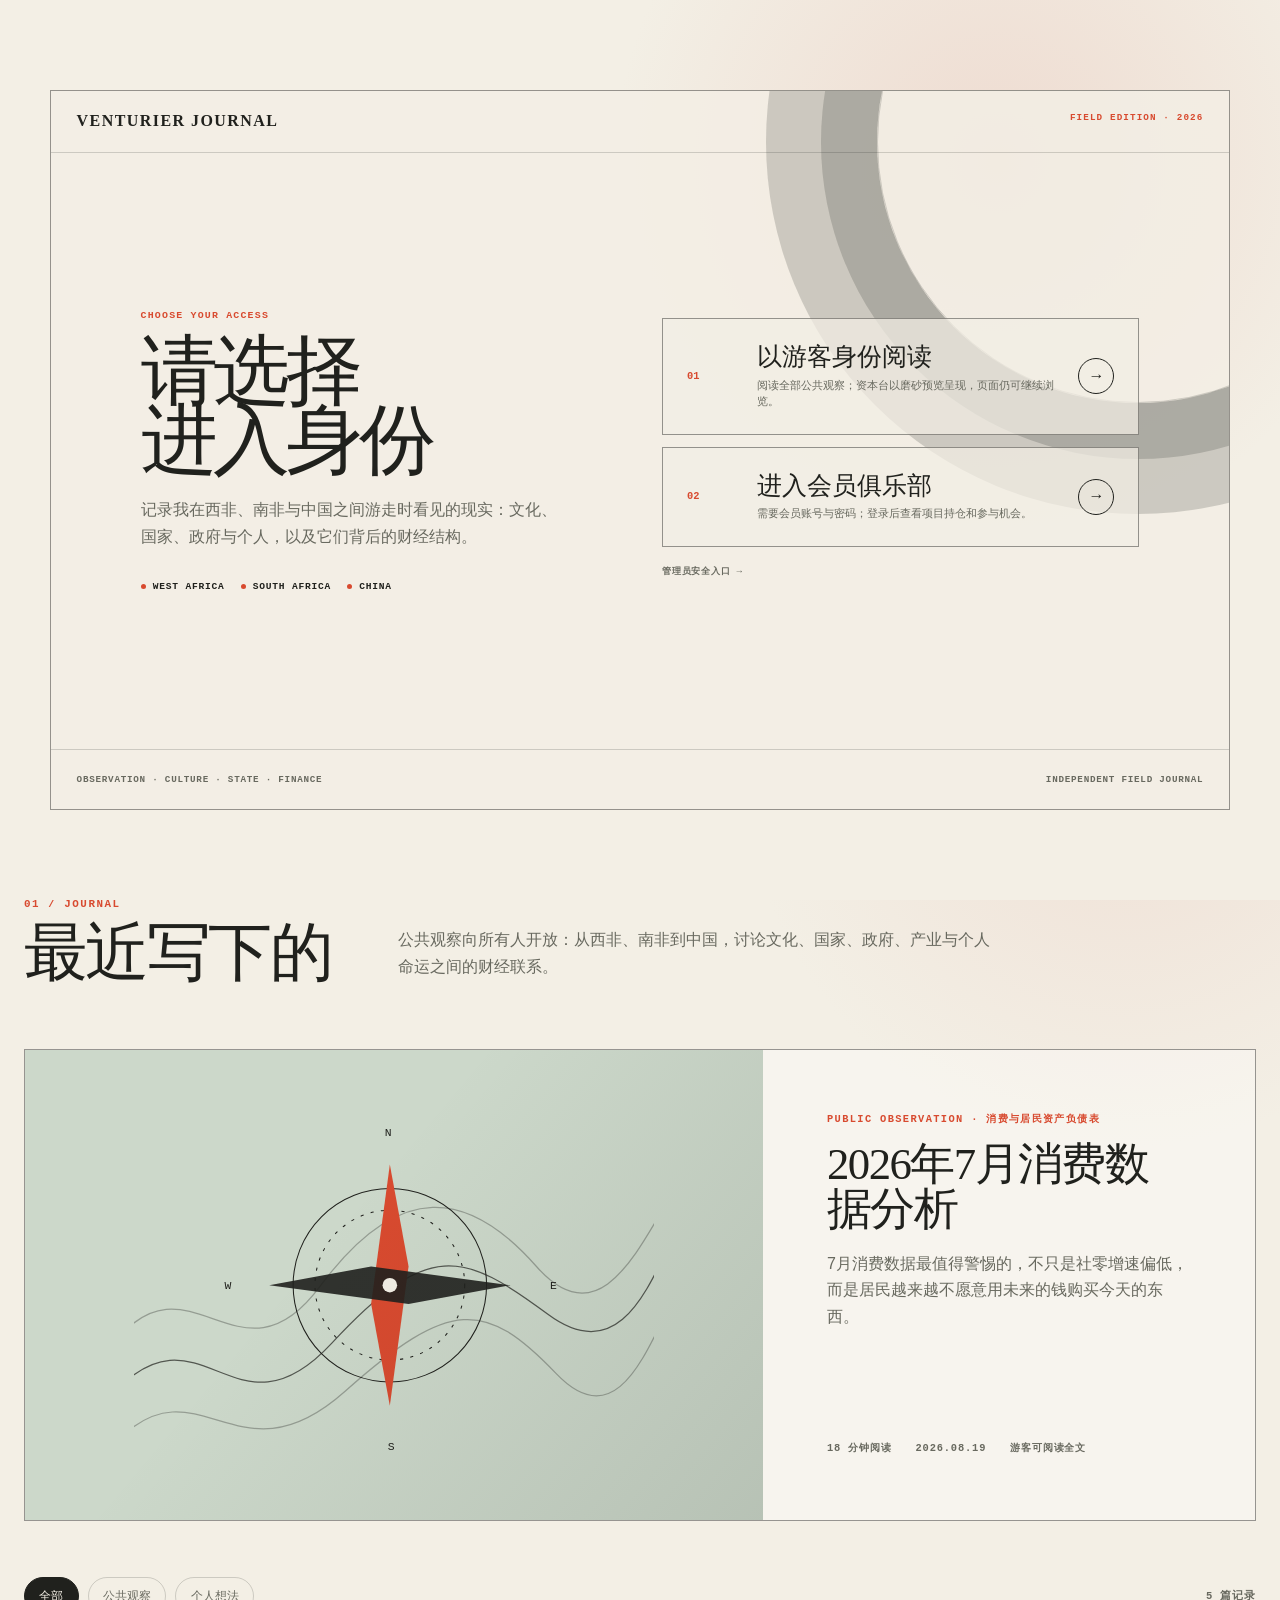
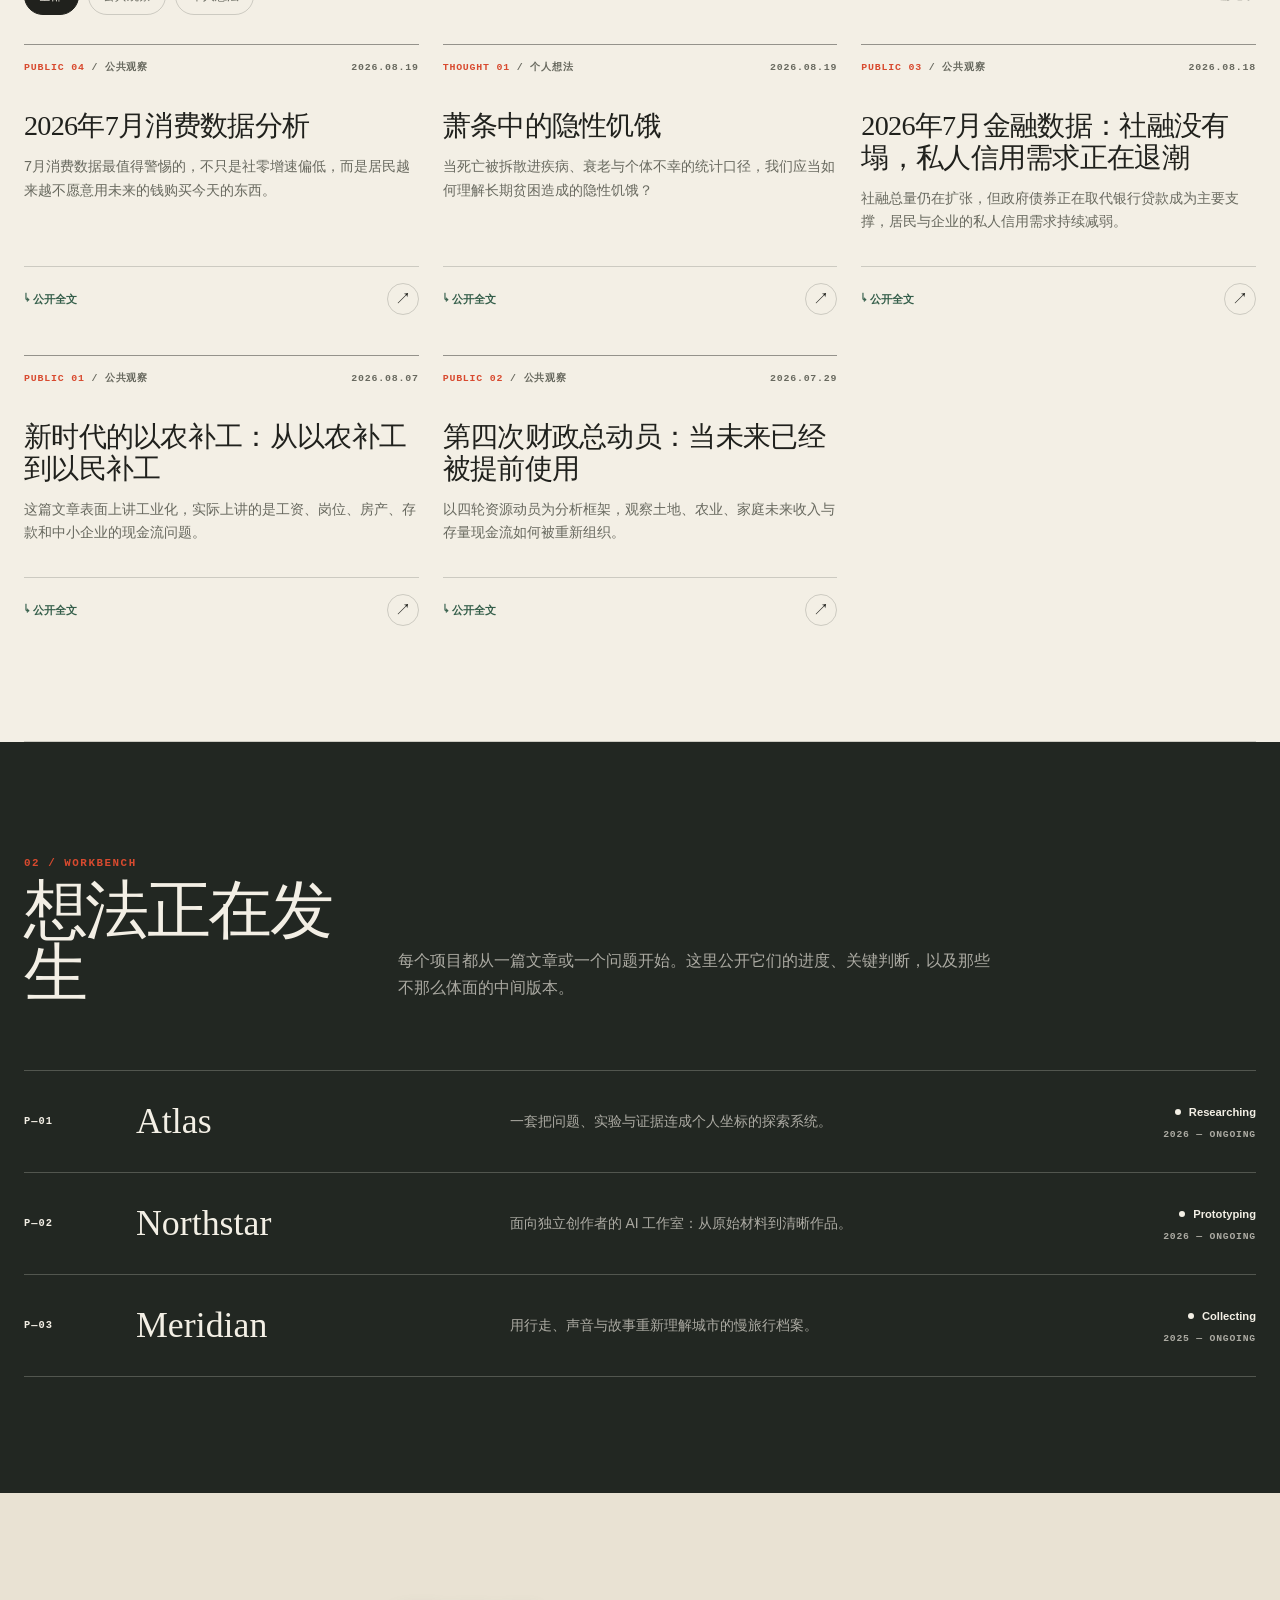
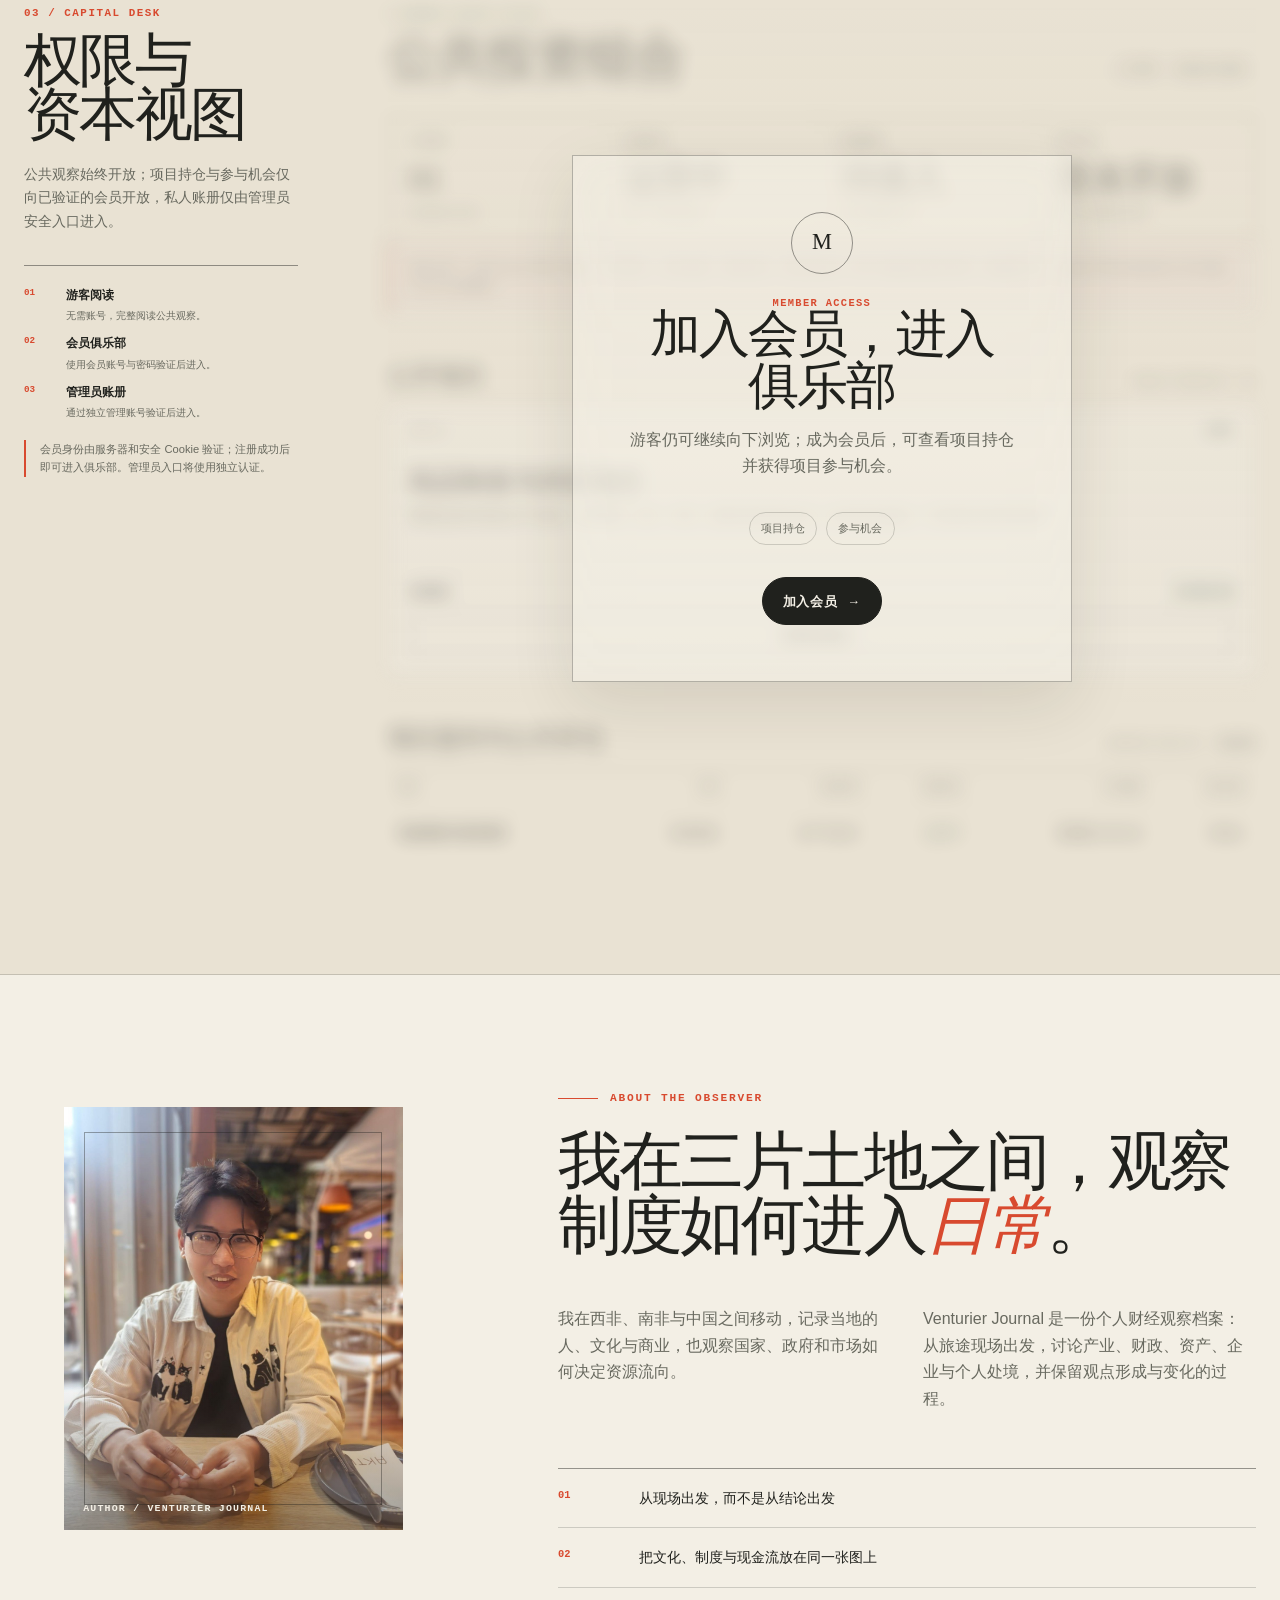
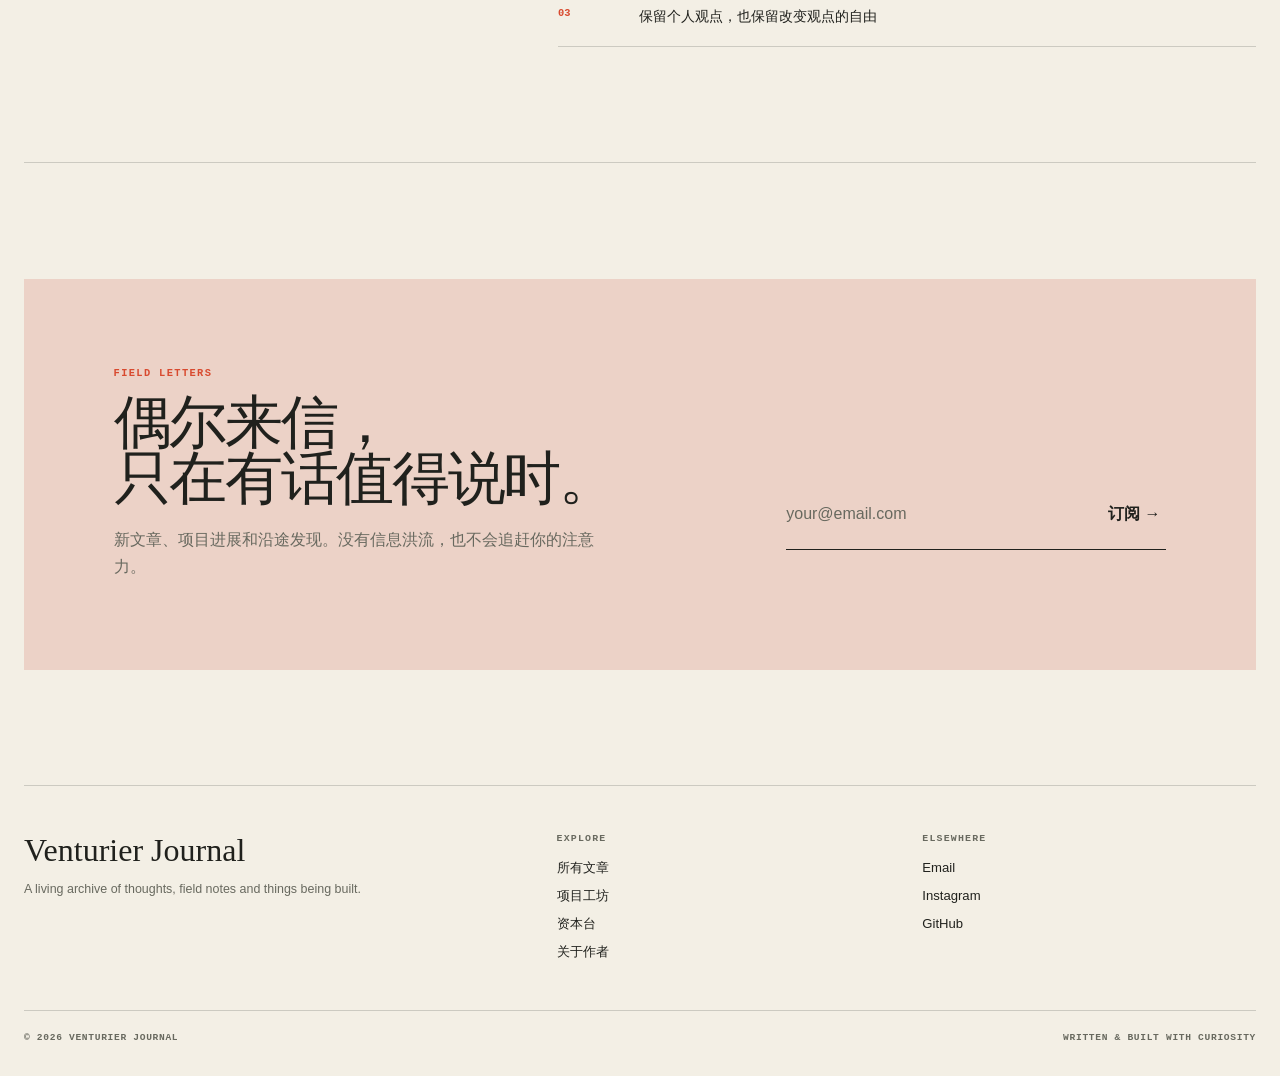
==== commit c5e7052b: "Publish privacy-safe paper manufacturing project" ====
--- a/index.html
+++ b/index.html
@@ -790,7 +790,7 @@
     .dashboard-block__head { display: flex; justify-content: space-between; gap: 1rem; align-items: baseline; margin-bottom: 1rem; }
     .dashboard-block__head h4 { margin: 0; font: 400 1.5rem/1.2 var(--display); }
     .dashboard-block__head span { color: var(--muted); font: 600 .58rem/1 var(--mono); letter-spacing: .06em; text-transform: uppercase; }
-    .investment-grid { display: grid; grid-template-columns: repeat(3, 1fr); gap: 1rem; }
+    .investment-grid { display: grid; grid-template-columns: repeat(auto-fit, minmax(min(100%, 260px), 1fr)); gap: 1rem; }
     .investment-card { display: flex; flex-direction: column; min-height: 270px; padding: 1.25rem; border: 1px solid var(--line); background: var(--card); }
     .investment-card__top { display: flex; justify-content: space-between; gap: 1rem; color: var(--muted); font: 600 .56rem/1 var(--mono); letter-spacing: .07em; text-transform: uppercase; }
     .investment-card__state { color: var(--moss); }
@@ -1167,49 +1167,37 @@
           <div class="access-panel" id="memberPanel" hidden>
             <div class="dashboard-head">
               <div><div class="dashboard-head__status">● Member access active</div><h3>公共投资组合</h3></div>
-              <span class="demo-label">示例数据 · 非真实资产</span>
+              <span class="demo-label">公开摘要 · 敏感信息已隐藏</span>
             </div>
 
             <div class="metrics-grid" aria-label="公共投资概览">
-              <div class="metric"><div class="metric__label">公开管理规模</div><div class="metric__value">¥1.26M</div><div class="metric__delta metric__delta--neutral">3 个开放项目</div></div>
-              <div class="metric"><div class="metric__label">本年组合收益</div><div class="metric__value">+12.8%</div><div class="metric__delta">↑ 4.1% vs. 基准</div></div>
-              <div class="metric"><div class="metric__label">已实现盈利</div><div class="metric__value">¥86.4K</div><div class="metric__delta">过去 12 个月</div></div>
-              <div class="metric"><div class="metric__label">当前身份持仓</div><div class="metric__value">2.40%</div><div class="metric__delta metric__delta--neutral">演示账户</div></div>
+              <div class="metric"><div class="metric__label">公开项目</div><div class="metric__value">01</div><div class="metric__delta metric__delta--neutral">纸品制造与供应</div></div>
+              <div class="metric"><div class="metric__label">当前阶段</div><div class="metric__value">运营中</div><div class="metric__delta metric__delta--neutral">生产、库存与交付</div></div>
+              <div class="metric"><div class="metric__label">盈利数据</div><div class="metric__value">待接入</div><div class="metric__delta metric__delta--neutral">只发布脱敏汇总</div></div>
+              <div class="metric"><div class="metric__label">参与状态</div><div class="metric__value">暂未开放</div><div class="metric__delta metric__delta--neutral">会员可查看项目进展</div></div>
             </div>
 
+            <div class="admin-callout">隐私边界：这里不会公开客户名称、订单单价、合同金额、采购价格、供应商名称、账户余额或内部利润率。账册接入后，会员区只显示项目级汇总与经确认可公开的数据。</div>
+
             <div class="dashboard-block">
-              <div class="dashboard-block__head"><h4>可参与项目</h4><span>Open opportunities / 03</span></div>
+              <div class="dashboard-block__head"><h4>公开项目</h4><span>Public projects / 01</span></div>
               <div class="investment-grid">
                 <article class="investment-card">
-                  <div class="investment-card__top"><span>INV—01</span><span class="investment-card__state">开放认购</span></div>
-                  <h4>Atlas Seed Lab</h4><p>为探索系统的用户研究、产品原型与首批独立创作者测试提供资金。</p>
-                  <div class="investment-card__numbers"><span>目标 ¥480K</span><span>已完成 67%</span></div>
-                  <button class="investment-action" type="button" data-invest-title="Atlas Seed Lab" data-invest-min="¥10,000">查看并参与 →</button>
-                </article>
-                <article class="investment-card">
-                  <div class="investment-card__top"><span>INV—02</span><span class="investment-card__state">会员专属</span></div>
-                  <h4>Northstar Revenue</h4><p>基于产品未来收入分成的实验型投资单元，季度公开经营进展。</p>
-                  <div class="investment-card__numbers"><span>目标 ¥620K</span><span>已完成 52%</span></div>
-                  <button class="investment-action" type="button" data-invest-title="Northstar Revenue" data-invest-min="¥25,000">查看并参与 →</button>
-                </article>
-                <article class="investment-card">
-                  <div class="investment-card__top"><span>INV—03</span><span class="investment-card__state">意向登记</span></div>
-                  <h4>Meridian City Fund</h4><p>支持城市路线、音频档案与在地创作者合作的内容基金。</p>
-                  <div class="investment-card__numbers"><span>目标 ¥260K</span><span>已完成 81%</span></div>
-                  <button class="investment-action" type="button" data-invest-title="Meridian City Fund" data-invest-min="¥5,000">查看并参与 →</button>
+                  <div class="investment-card__top"><span>INV—01</span><span class="investment-card__state">运营中</span></div>
+                  <h4>纸品制造与供应项目</h4><p>围绕纸品的本地化生产与供应，管理原料、加工、库存、质量控制和渠道交付，目标是形成稳定、可持续的实体经营体系。</p>
+                  <div class="investment-card__numbers"><span>实体制造</span><span>参与暂未开放</span></div>
+                  <button class="investment-action" type="button" data-invest-title="纸品制造与供应项目" data-invest-status="参与暂未开放">查看项目概况 →</button>
                 </article>
               </div>
             </div>
 
             <div class="dashboard-block">
-              <div class="dashboard-block__head"><h4>项目盈利与公共持仓</h4><span>Updated 2026.08 · 示例</span></div>
+              <div class="dashboard-block__head"><h4>项目盈利与公共持仓</h4><span>Updated 2026.08 · 脱敏摘要</span></div>
               <div class="data-table-wrap">
                 <table class="data-table">
-                  <thead><tr><th>项目</th><th>公开投入</th><th>当前估值</th><th>累计盈利</th><th>收益率</th><th>组合持仓</th></tr></thead>
+                  <thead><tr><th>项目</th><th>分类</th><th>当前阶段</th><th>运营状态</th><th>公开数据</th><th>组合状态</th></tr></thead>
                   <tbody>
-                    <tr><td>Atlas Seed Lab</td><td>¥420,000</td><td>¥486,000</td><td class="positive">+¥66,000</td><td class="positive">+15.7%</td><td><span class="allocation"><span class="allocation__track"><span class="allocation__fill" style="width:46%"></span></span>46%</span></td></tr>
-                    <tr><td>Northstar Revenue</td><td>¥520,000</td><td>¥584,000</td><td class="positive">+¥64,000</td><td class="positive">+12.3%</td><td><span class="allocation"><span class="allocation__track"><span class="allocation__fill" style="width:31%"></span></span>31%</span></td></tr>
-                    <tr><td>Meridian City Fund</td><td>¥320,000</td><td>¥346,000</td><td class="positive">+¥26,000</td><td class="positive">+8.1%</td><td><span class="allocation"><span class="allocation__track"><span class="allocation__fill" style="width:23%"></span></span>23%</span></td></tr>
+                    <tr><td>纸品制造与供应项目</td><td>实体制造</td><td>生产与交付</td><td class="positive">运营中</td><td>账册接入后汇总</td><td>已纳入</td></tr>
                   </tbody>
                 </table>
               </div>
@@ -1252,9 +1240,9 @@
                     <div class="system-card__foot"><span>目标路径：content/articles/</span><br><button class="sync-button" type="button" data-sync-source="github">测试发布流程</button></div>
                   </article>
                   <article class="system-card">
-                    <div class="system-card__top"><span class="system-card__icon">API</span><span class="system-card__status system-card__status--ready" id="portfolioStatus">演示在线</span></div>
-                    <h5>公共盈利接口</h5><p>每天读取项目收益与持仓快照，只向会员返回可公开字段和汇总数据。</p>
-                    <div class="system-card__foot"><span>计划：每日 02:00 UTC</span><br><button class="sync-button" type="button" data-sync-source="portfolio">模拟今日更新</button></div>
+                    <div class="system-card__top"><span class="system-card__icon">API</span><span class="system-card__status" id="portfolioStatus">等待账册接入</span></div>
+                    <h5>公共项目接口</h5><p>账册接入后，每天生成脱敏的盈利与持仓汇总；客户、价格和交易明细不会进入公共接口。</p>
+                    <div class="system-card__foot"><span>计划：每日 02:00 UTC</span></div>
                   </article>
                   <article class="system-card">
                     <div class="system-card__top"><span class="system-card__icon">AI</span><span class="system-card__status" id="gmailStatus">等待授权</span></div>
@@ -1479,7 +1467,7 @@
         tags: ['经济', '工业化', '现金流'], related: [], external: 'articles/the-new-farm-to-industry-transfer.html'
       },
       {
-        id: 'public2', number: 'PUBLIC 02', category: 'observation', categoryLabel: '公共观察', date: '2026.07.29', read: '22 分钟',
+        id: 'public2', number: 'PUBLIC 02', category: 'observation', categoryLabel: '公共观察', date: '2026.07.29', read: '54 分钟',
         title: '第四次财政总动员：当未来已经被提前使用',
         summary: '以四轮资源动员为分析框架，观察土地、农业、家庭未来收入与存量现金流如何被重新组织。',
         tags: ['财政', '资源动员', '国家经营'], related: [], external: 'articles/fourth-fiscal-mobilization.html'
@@ -1722,20 +1710,19 @@
       history.replaceState(null, '', `#${type}-${id}`);
     }
 
-    function openInvestment(title, minimum) {
+    function openInvestment(title, status) {
       if (currentRole === 'visitor') {
         setRole('member');
         return;
       }
       lastFocus = document.activeElement;
       drawerReturnHash = '#access';
-      drawerKind.textContent = 'Member investment · Demo';
+      drawerKind.textContent = 'Member investment · Public overview';
       drawerContent.innerHTML = `<div class="tagline">参与项目 / 会员权限</div>
         <h2 id="drawerTitle">${escapeHtml(title)}</h2>
-        <p class="drawer__lead">查看公开项目信息并登记参与意向。正式版本会在后端完成会员资格、风险披露、额度与合规验证。</p>
-        <div class="drawer__meta"><span>最低意向 ${escapeHtml(minimum)}</span><span>非约束性登记</span><span>示例流程</span></div>
-        <div class="drawer__body"><p>本页面中的金额、盈利和持仓均为版式示例，不构成投资建议或真实认购。接入后端后，这里会显示项目文件、风险说明与会员可参与额度。</p></div>
-        <div class="participation-form"><label for="participationAmount">参与意向金额</label><div class="participation-row"><input id="participationAmount" type="text" inputmode="decimal" placeholder="例如：${escapeHtml(minimum)}"><button class="button button--small" type="button" data-participate>保存意向</button></div><div class="role-message" id="participationMessage" aria-live="polite"></div></div>`;
+        <p class="drawer__lead">这是一个处于运营阶段的实体纸品项目，覆盖原料组织、生产加工、库存管理、质量控制与渠道交付。</p>
+        <div class="drawer__meta"><span>运营中</span><span>${escapeHtml(status)}</span><span>敏感信息已隐藏</span></div>
+        <div class="drawer__body"><p>公开页面只说明项目方向和阶段。客户名称、订单价格、合同金额、采购成本、供应商信息、内部利润率与账本明细不会公开。</p><p>正式接入管理账册后，这里只会展示经过确认的项目级汇总，例如更新状态、公开持仓状态和可披露的经营趋势。</p></div>`;
       drawer.classList.add('is-open');
       document.body.classList.add('no-scroll');
       document.getElementById('drawerClose').focus();
@@ -1801,7 +1788,7 @@
       }
       const investment = event.target.closest('[data-invest-title]');
       if (investment) {
-        openInvestment(investment.dataset.investTitle, investment.dataset.investMin);
+        openInvestment(investment.dataset.investTitle, investment.dataset.investStatus || '参与状态待确认');
         return;
       }
       const participate = event.target.closest('[data-participate]');
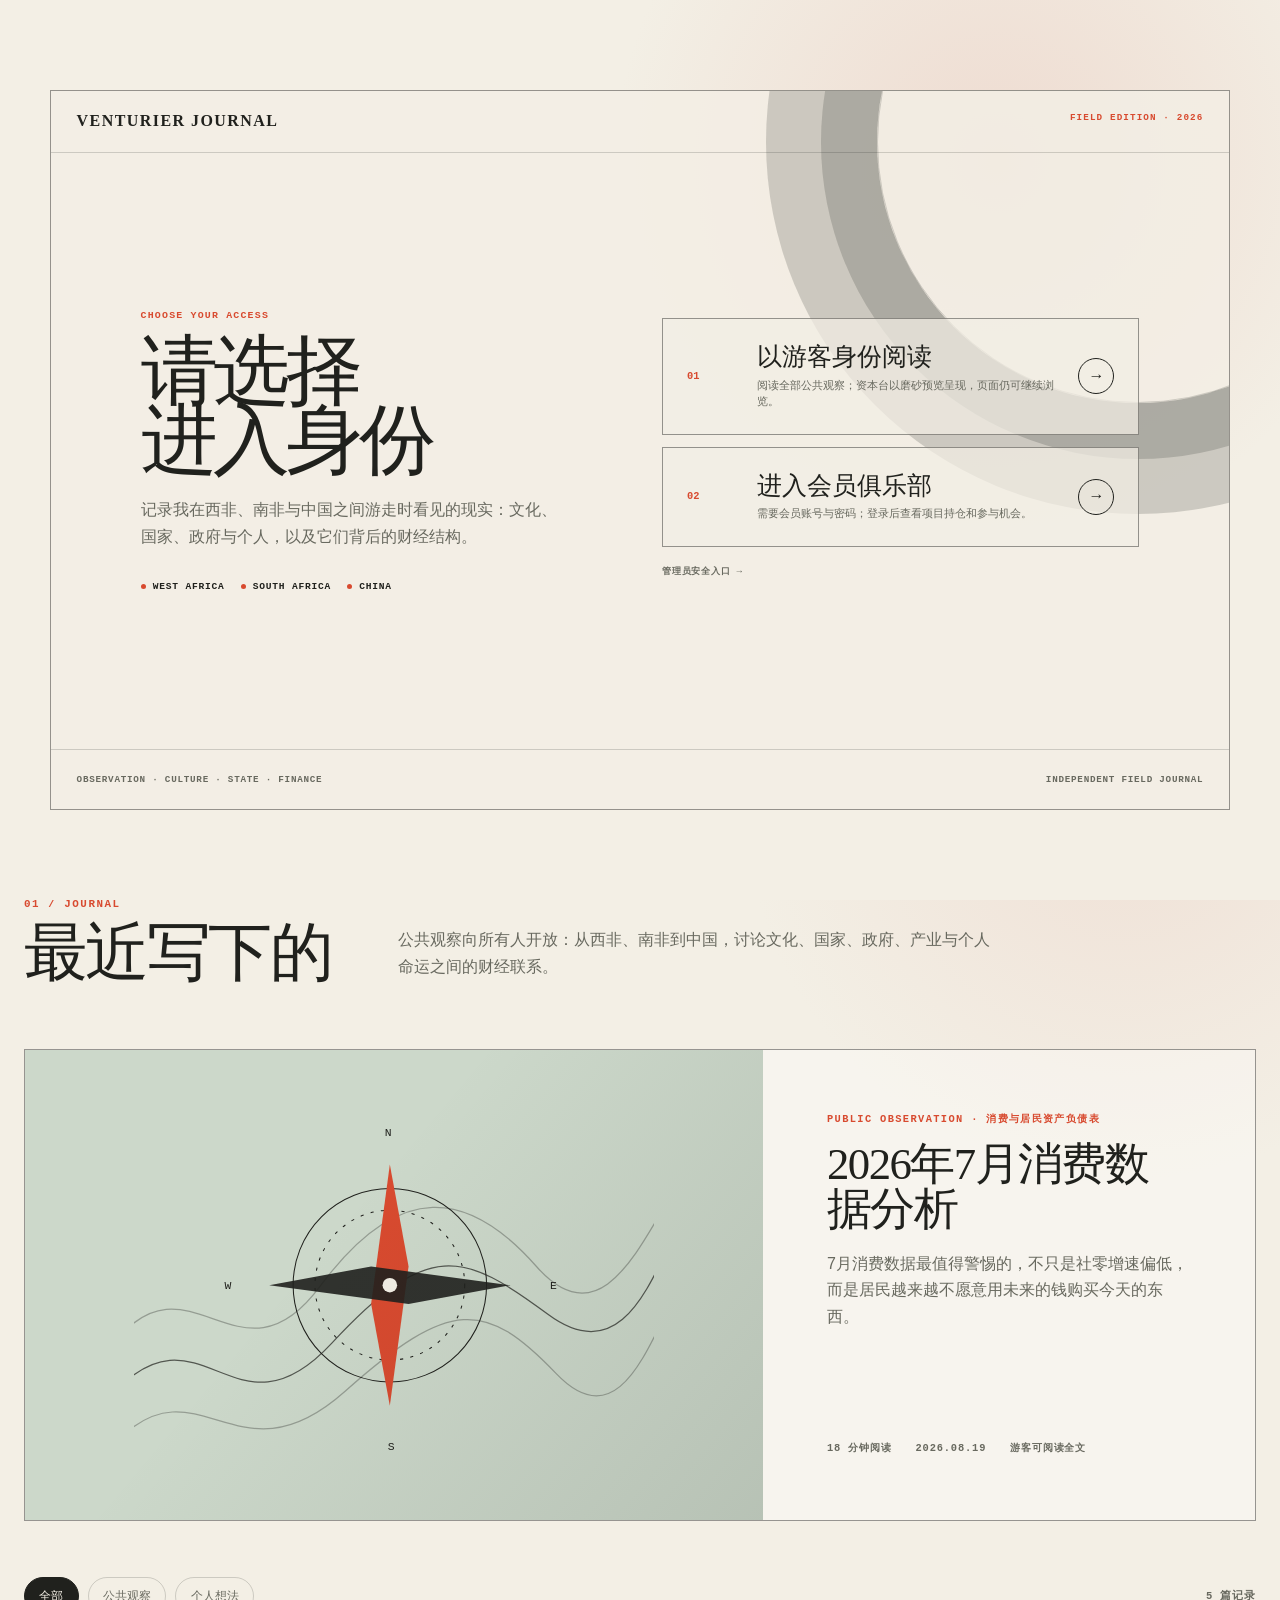
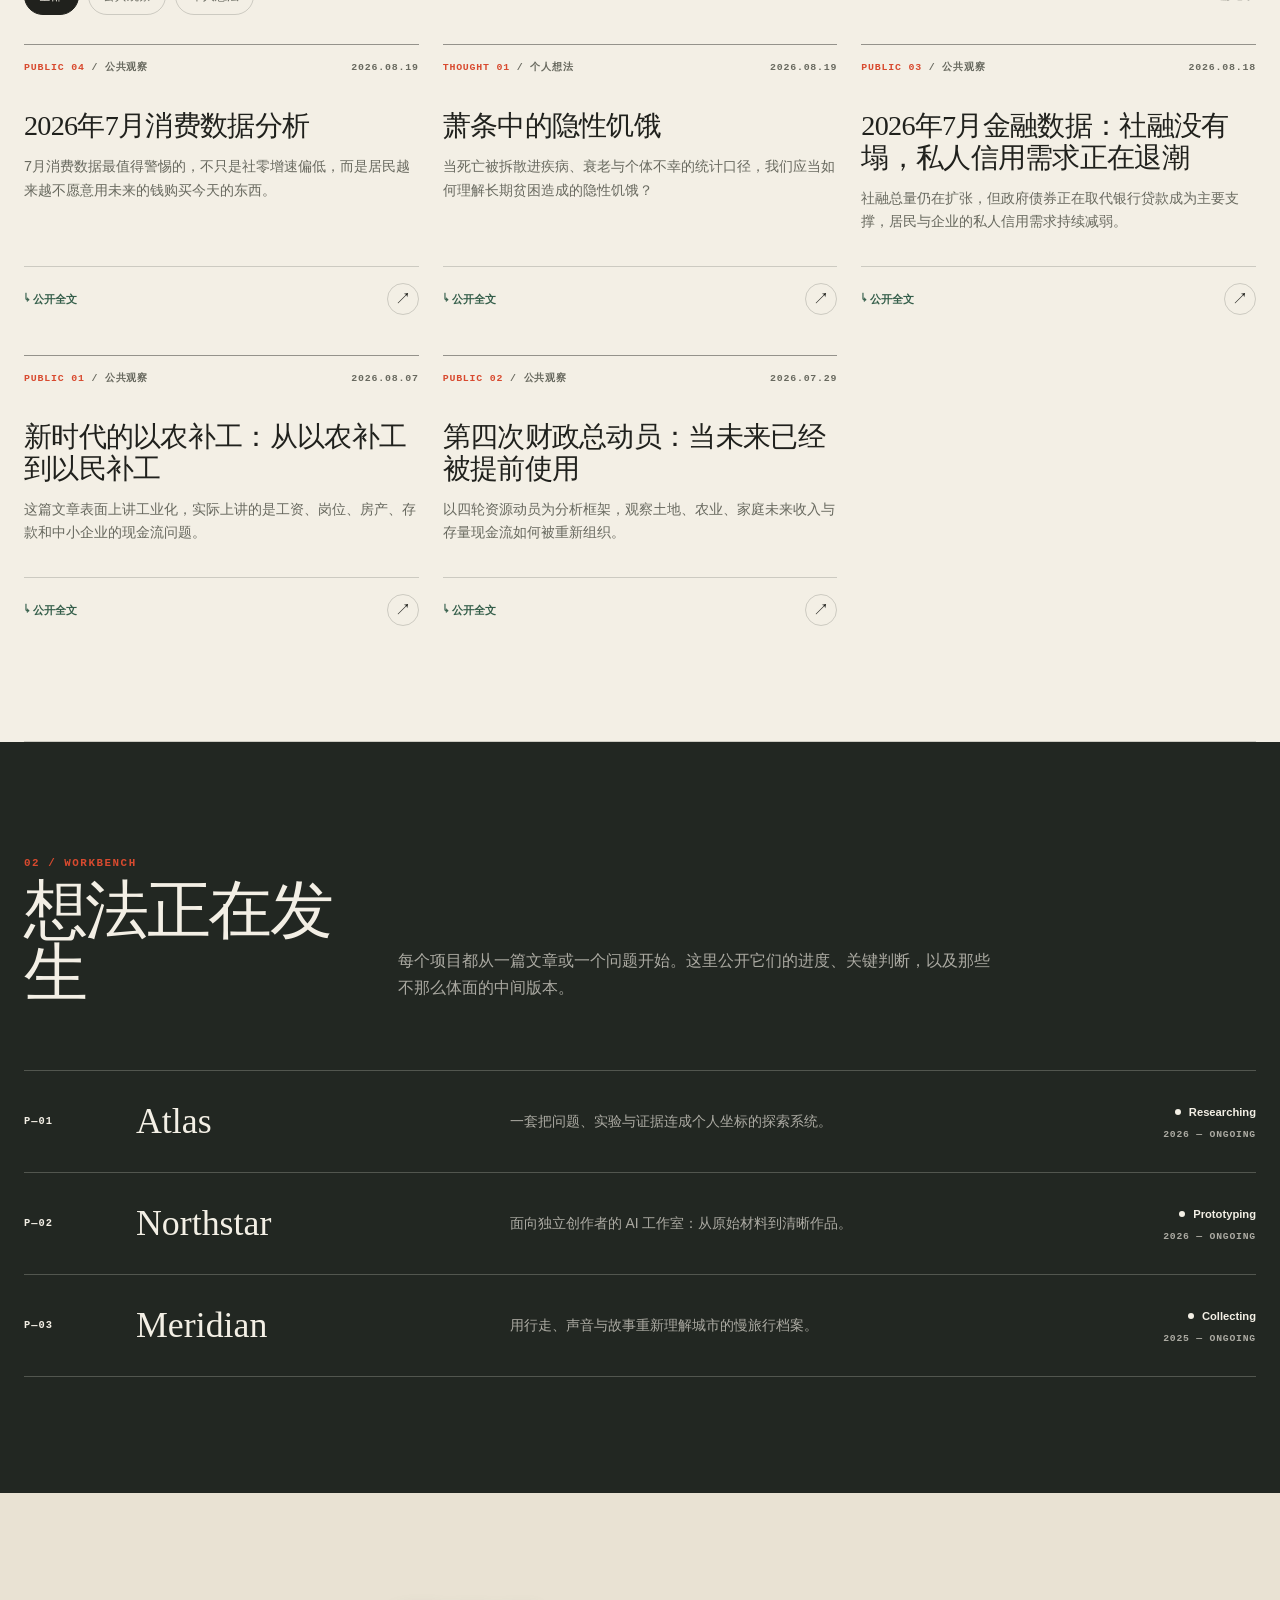
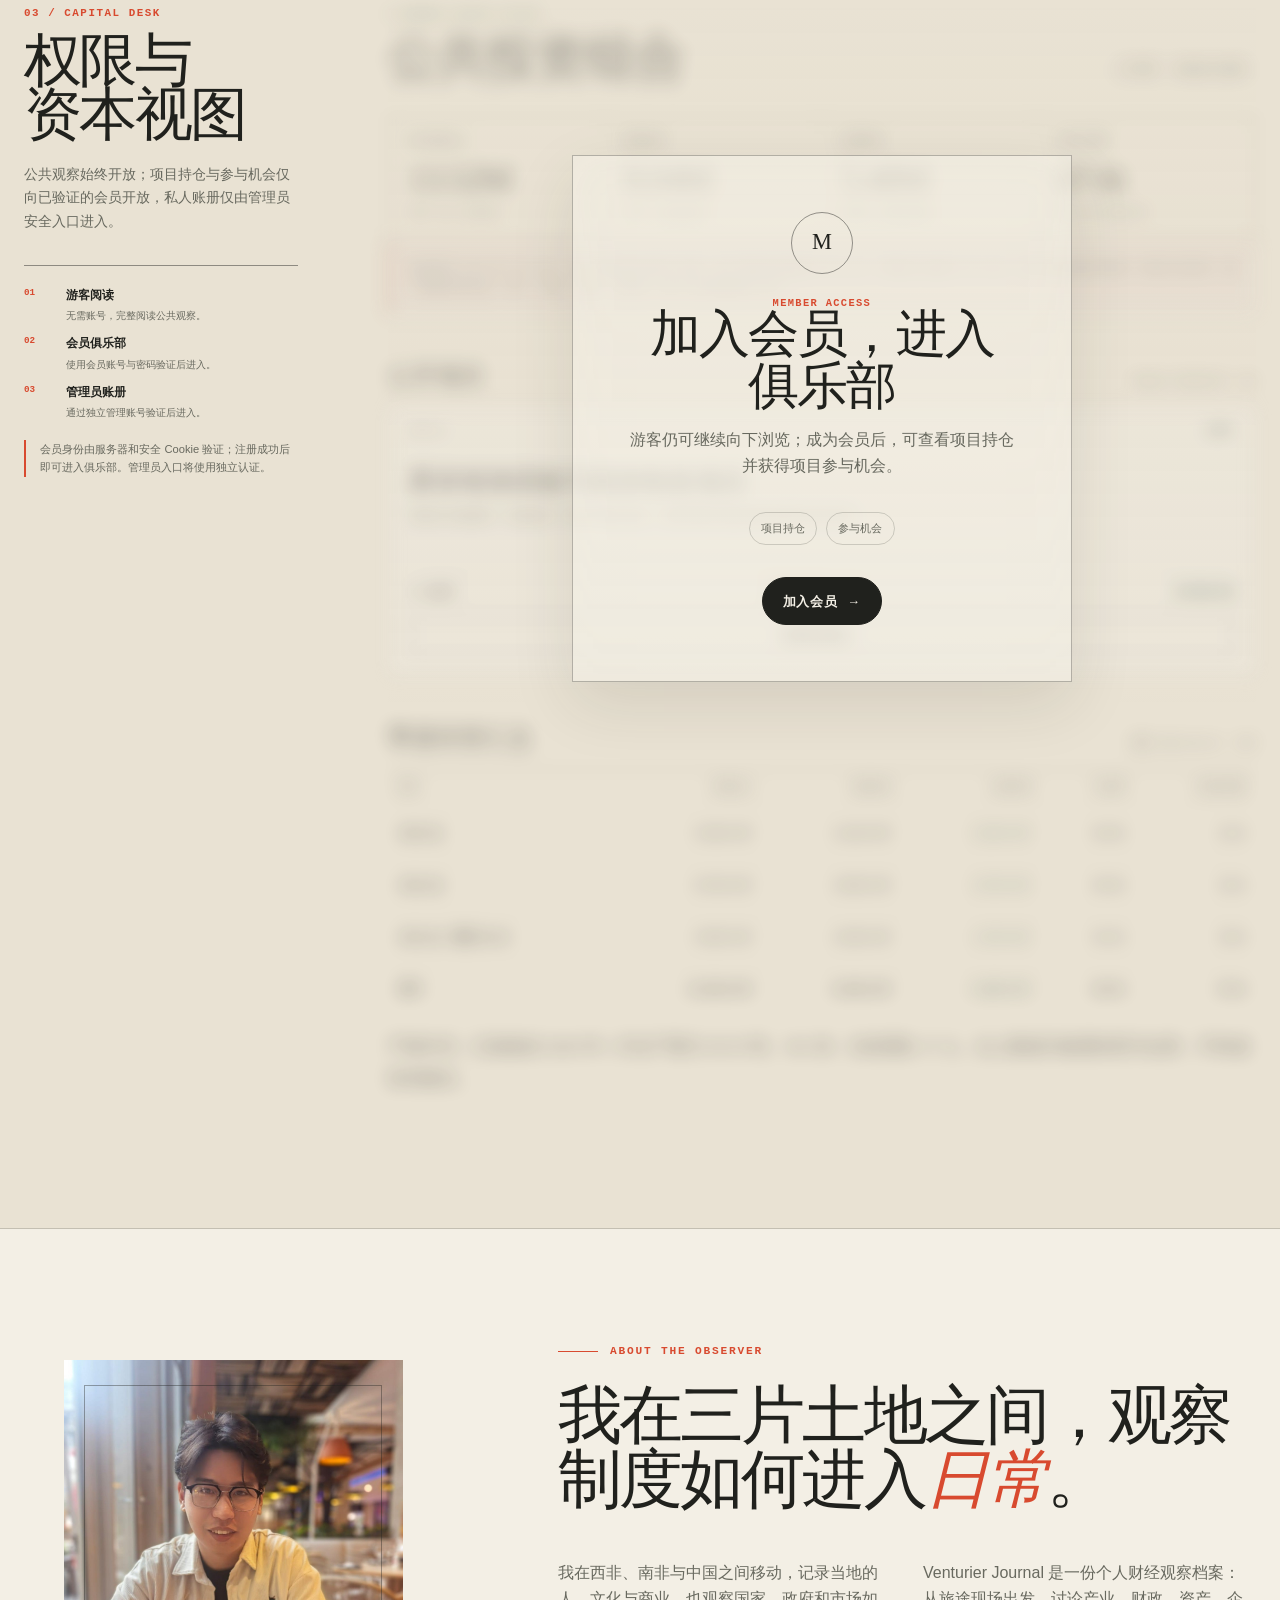
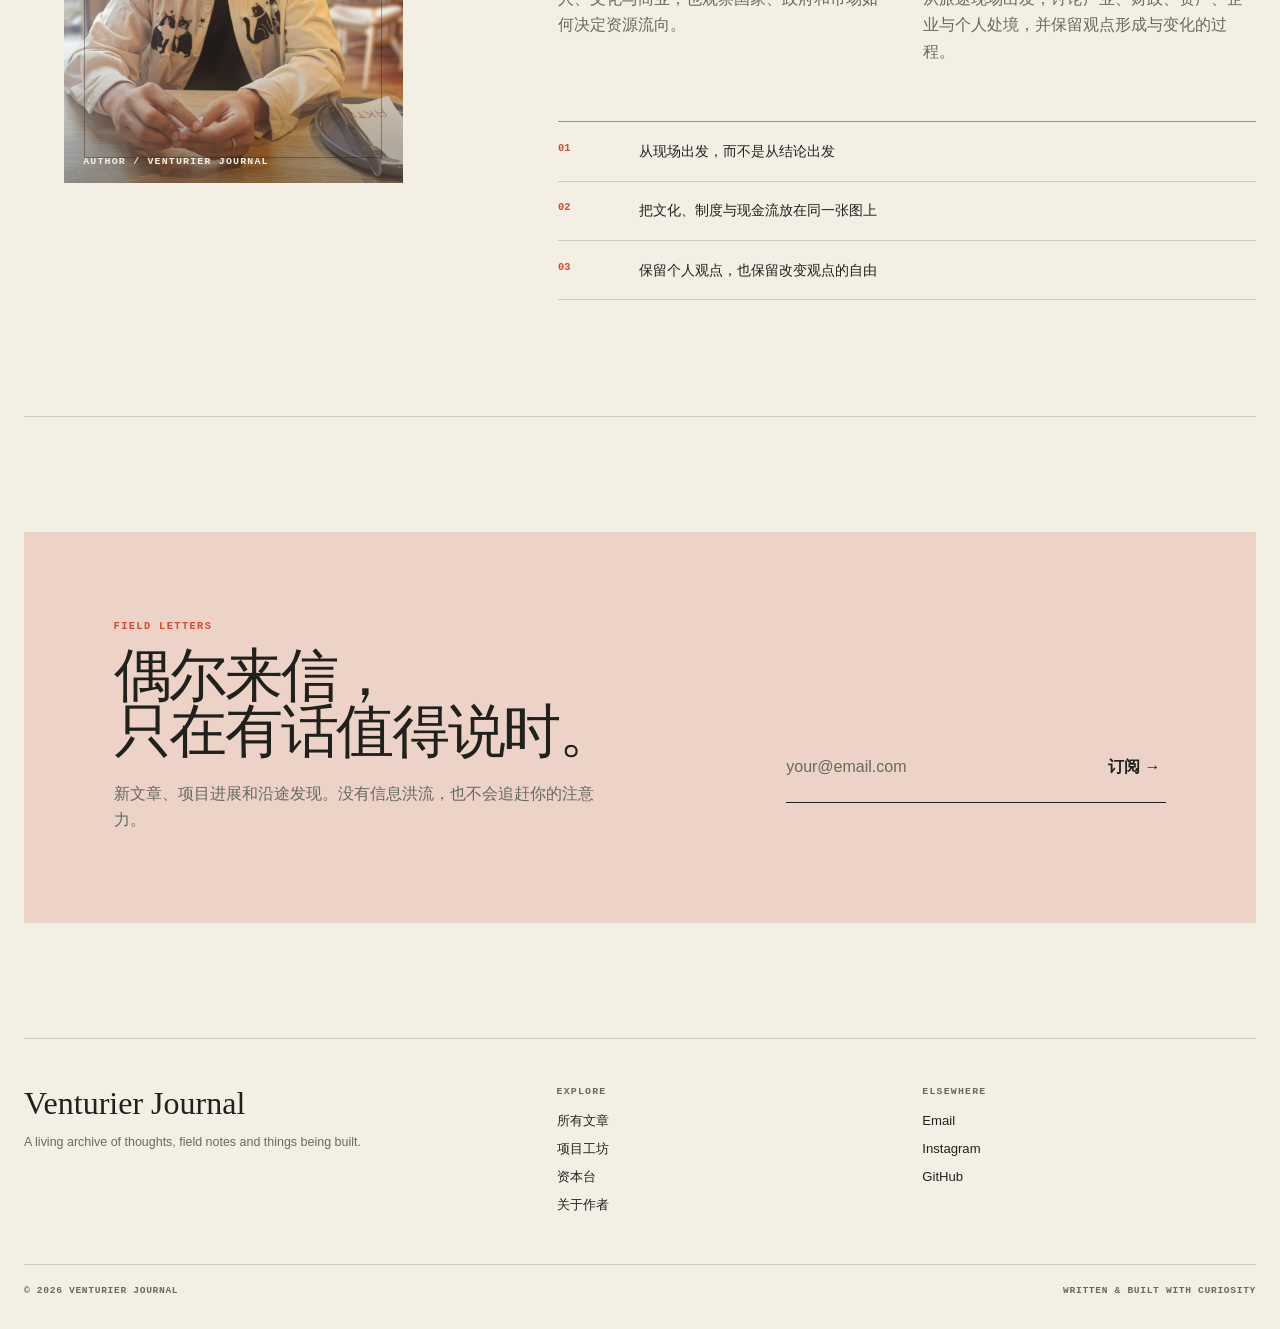
==== commit 94e91b58: "Publish verified West Africa paper project snapshot" ====
--- a/index.html
+++ b/index.html
@@ -1171,36 +1171,40 @@
             </div>
 
             <div class="metrics-grid" aria-label="公共投资概览">
-              <div class="metric"><div class="metric__label">公开项目</div><div class="metric__value">01</div><div class="metric__delta metric__delta--neutral">纸品制造与供应</div></div>
-              <div class="metric"><div class="metric__label">当前阶段</div><div class="metric__value">运营中</div><div class="metric__delta metric__delta--neutral">生产、库存与交付</div></div>
-              <div class="metric"><div class="metric__label">盈利数据</div><div class="metric__value">待接入</div><div class="metric__delta metric__delta--neutral">只发布脱敏汇总</div></div>
-              <div class="metric"><div class="metric__label">参与状态</div><div class="metric__value">暂未开放</div><div class="metric__delta metric__delta--neutral">会员可查看项目进展</div></div>
+              <div class="metric"><div class="metric__label">累计销售收入</div><div class="metric__value" id="portfolioRevenue">13.52M</div><div class="metric__delta metric__delta--neutral">XOF · 统一口径折算</div></div>
+              <div class="metric"><div class="metric__label">账面成本</div><div class="metric__value" id="portfolioCost">8.04M</div><div class="metric__delta metric__delta--neutral">XOF · 已核验账册</div></div>
+              <div class="metric"><div class="metric__label">估算利润</div><div class="metric__value" id="portfolioProfit">5.48M</div><div class="metric__delta" id="portfolioMargin">40.5% · 非审计利润</div></div>
+              <div class="metric"><div class="metric__label">估算发货量</div><div class="metric__value" id="portfolioShipment">67.6t</div><div class="metric__delta metric__delta--neutral">3 批 · 统一销售口径</div></div>
             </div>
 
-            <div class="admin-callout">隐私边界：这里不会公开客户名称、订单单价、合同金额、采购价格、供应商名称、账户余额或内部利润率。账册接入后，会员区只显示项目级汇总与经确认可公开的数据。</div>
+            <div class="admin-callout" id="portfolioDisclosure">数据截至 2026 年 8 月 19 日。第一季度成本资料不完整；第三季度成本截至 8 月 15 日、销售收入截至 8 月 19 日。收入和发货量均按统一内部口径折算，属于脱敏经营估算。客户、单价、合同、供应商、账户与交易明细不公开。</div>
 
             <div class="dashboard-block">
               <div class="dashboard-block__head"><h4>公开项目</h4><span>Public projects / 01</span></div>
               <div class="investment-grid">
                 <article class="investment-card">
                   <div class="investment-card__top"><span>INV—01</span><span class="investment-card__state">运营中</span></div>
-                  <h4>纸品制造与供应项目</h4><p>围绕纸品的本地化生产与供应，管理原料、加工、库存、质量控制和渠道交付，目标是形成稳定、可持续的实体经营体系。</p>
-                  <div class="investment-card__numbers"><span>实体制造</span><span>参与暂未开放</span></div>
-                  <button class="investment-action" type="button" data-invest-title="纸品制造与供应项目" data-invest-status="参与暂未开放">查看项目概况 →</button>
+                  <h4>西非纸张回收与纸块制造项目</h4><p>回收并分拣废纸，完成压块、库存与批次发运，在西非建立稳定的纸张循环供应体系。</p>
+                  <div class="investment-card__numbers"><span id="portfolioEmployees">17 名员工</span><span>已核验产量 30.35t</span><span>参与暂未开放</span></div>
+                  <button class="investment-action" type="button" data-invest-title="西非纸张回收与纸块制造项目" data-invest-status="参与暂未开放">查看项目概况 →</button>
                 </article>
               </div>
             </div>
 
             <div class="dashboard-block">
-              <div class="dashboard-block__head"><h4>项目盈利与公共持仓</h4><span>Updated 2026.08 · 脱敏摘要</span></div>
+              <div class="dashboard-block__head"><h4>季度经营汇总</h4><span id="portfolioUpdated">截至 2026.08.19 · XOF</span></div>
               <div class="data-table-wrap">
                 <table class="data-table">
-                  <thead><tr><th>项目</th><th>分类</th><th>当前阶段</th><th>运营状态</th><th>公开数据</th><th>组合状态</th></tr></thead>
-                  <tbody>
-                    <tr><td>纸品制造与供应项目</td><td>实体制造</td><td>生产与交付</td><td class="positive">运营中</td><td>账册接入后汇总</td><td>已纳入</td></tr>
+                  <thead><tr><th>期间</th><th>销售收入</th><th>账面成本</th><th>估算利润</th><th>利润率</th><th>估算发货量</th></tr></thead>
+                  <tbody id="portfolioQuarterRows">
+                    <tr><td>2026 Q1</td><td>4.45M XOF</td><td>2.41M XOF</td><td class="positive">2.04M XOF</td><td>45.9%</td><td>22.3t</td></tr>
+                    <tr><td>2026 Q2</td><td>5.07M XOF</td><td>3.00M XOF</td><td class="positive">2.07M XOF</td><td>40.9%</td><td>25.4t</td></tr>
+                    <tr><td>2026 Q3 · 截至 08.19</td><td>4.00M XOF</td><td>2.63M XOF</td><td class="positive">1.37M XOF</td><td>34.2%</td><td>20.0t</td></tr>
+                    <tr class="ledger-total"><td>累计</td><td>13.52M XOF</td><td>8.04M XOF</td><td class="positive">5.48M XOF</td><td>40.5%</td><td>67.6t</td></tr>
                   </tbody>
                 </table>
               </div>
+              <p class="drawer__body" style="margin-top:1rem">产能补充：已核验的 2026 年 1 月生产量为 30.35 吨、341 块；当前团队 17 人。以上数据为账册快照与估算，不构成投资建议。</p>
             </div>
 
             <div class="admin-panel access-panel" id="adminPanel" hidden>
@@ -1240,9 +1244,9 @@
                     <div class="system-card__foot"><span>目标路径：content/articles/</span><br><button class="sync-button" type="button" data-sync-source="github">测试发布流程</button></div>
                   </article>
                   <article class="system-card">
-                    <div class="system-card__top"><span class="system-card__icon">API</span><span class="system-card__status" id="portfolioStatus">等待账册接入</span></div>
-                    <h5>公共项目接口</h5><p>账册接入后，每天生成脱敏的盈利与持仓汇总；客户、价格和交易明细不会进入公共接口。</p>
-                    <div class="system-card__foot"><span>计划：每日 02:00 UTC</span></div>
+                    <div class="system-card__top"><span class="system-card__icon">API</span><span class="system-card__status" id="portfolioStatus">账册快照已核验</span></div>
+                    <h5>公共项目接口</h5><p>当前提供截至 2026 年 8 月 19 日的脱敏快照；客户、价格和交易明细不会进入会员接口。</p>
+                    <div class="system-card__foot"><span>下一步：接入自动日更</span></div>
                   </article>
                   <article class="system-card">
                     <div class="system-card__top"><span class="system-card__icon">AI</span><span class="system-card__status" id="gmailStatus">等待授权</span></div>
@@ -1510,6 +1514,7 @@
     let lastFocus = null;
     let drawerReturnHash = '#journal';
     let currentRole = 'visitor';
+    let portfolioSnapshot = null;
 
     // 正式部署时由服务端实现这些路由；前端永远不保存 GitHub/Gmail 密钥。
     const integrationConfig = Object.freeze({
@@ -1625,6 +1630,44 @@
       if (announce) document.getElementById('roleMessage').textContent = `当前身份：${{ visitor: '游客', member: '会员', admin: '管理员' }[role]}`;
     }
 
+    function compactXof(value) {
+      return `${(Number(value || 0) / 1000000).toFixed(2)}M`;
+    }
+
+    function renderPublicPortfolio(portfolio) {
+      portfolioSnapshot = portfolio;
+      const { project, totals, quarters, snapshotAt } = portfolio;
+      document.getElementById('portfolioRevenue').textContent = compactXof(totals.revenue);
+      document.getElementById('portfolioCost').textContent = compactXof(totals.cost);
+      document.getElementById('portfolioProfit').textContent = compactXof(totals.profit);
+      document.getElementById('portfolioMargin').textContent = `${(totals.margin * 100).toFixed(1)}% · 非审计利润`;
+      document.getElementById('portfolioShipment').textContent = `${project.estimatedShipmentTonnes.toFixed(1)}t`;
+      document.getElementById('portfolioEmployees').textContent = `${project.employees} 名员工`;
+      document.getElementById('portfolioUpdated').textContent = `截至 ${snapshotAt.replaceAll('-', '.')} · ${portfolio.currency}`;
+      document.getElementById('portfolioQuarterRows').innerHTML = `${quarters.map(quarter => `<tr>
+        <td>${escapeHtml(quarter.period)}</td>
+        <td>${compactXof(quarter.revenue)} XOF</td>
+        <td>${compactXof(quarter.cost)} XOF</td>
+        <td class="positive">${compactXof(quarter.profit)} XOF</td>
+        <td>${(quarter.margin * 100).toFixed(1)}%</td>
+        <td>${quarter.estimatedShipmentTonnes.toFixed(1)}t</td>
+      </tr>`).join('')}<tr class="ledger-total">
+        <td>累计</td><td>${compactXof(totals.revenue)} XOF</td><td>${compactXof(totals.cost)} XOF</td>
+        <td class="positive">${compactXof(totals.profit)} XOF</td><td>${(totals.margin * 100).toFixed(1)}%</td><td>${project.estimatedShipmentTonnes.toFixed(1)}t</td>
+      </tr>`;
+    }
+
+    async function loadPublicPortfolio() {
+      try {
+        const response = await fetch(integrationConfig.publicPortfolio, { credentials: 'same-origin' });
+        if (!response.ok) return;
+        const data = await response.json();
+        if (data.ok && data.portfolio) renderPublicPortfolio(data.portfolio);
+      } catch (error) {
+        // The verified HTML snapshot remains visible if the live member API is unavailable.
+      }
+    }
+
     async function restoreMemberSession() {
       try {
         const response = await fetch(integrationConfig.memberSession, { credentials: 'same-origin' });
@@ -1634,6 +1677,7 @@
           currentUser = data.user;
           setRole('member', false);
           dismissEntry();
+          await loadPublicPortfolio();
         }
       } catch (error) {
         // Public reading remains available if the account API is temporarily unavailable.
@@ -1712,7 +1756,7 @@
 
     function openInvestment(title, status) {
       if (currentRole === 'visitor') {
-        setRole('member');
+        openAuth('member');
         return;
       }
       lastFocus = document.activeElement;
@@ -1720,9 +1764,9 @@
       drawerKind.textContent = 'Member investment · Public overview';
       drawerContent.innerHTML = `<div class="tagline">参与项目 / 会员权限</div>
         <h2 id="drawerTitle">${escapeHtml(title)}</h2>
-        <p class="drawer__lead">这是一个处于运营阶段的实体纸品项目，覆盖原料组织、生产加工、库存管理、质量控制与渠道交付。</p>
-        <div class="drawer__meta"><span>运营中</span><span>${escapeHtml(status)}</span><span>敏感信息已隐藏</span></div>
-        <div class="drawer__body"><p>公开页面只说明项目方向和阶段。客户名称、订单价格、合同金额、采购成本、供应商信息、内部利润率与账本明细不会公开。</p><p>正式接入管理账册后，这里只会展示经过确认的项目级汇总，例如更新状态、公开持仓状态和可披露的经营趋势。</p></div>`;
+        <p class="drawer__lead">这是一个处于运营阶段的西非实体纸品项目，覆盖废纸回收、分拣压块、库存管理、质量控制与批次发运。</p>
+        <div class="drawer__meta"><span>运营中</span><span>${escapeHtml(status)}</span><span>17 名员工</span><span>敏感信息已隐藏</span></div>
+        <div class="drawer__body"><p>截至 2026 年 8 月 19 日：累计销售收入约 13.52M XOF，账面成本约 8.04M XOF，估算利润约 5.48M XOF；估算发货量 67.6 吨。已核验的 1 月生产量为 30.35 吨、341 块。</p><p>第一季度成本资料不完整；第三季度成本截至 8 月 15 日、销售收入截至 8 月 19 日。收入和发货量按统一内部口径折算，属于经营估算，不构成投资建议。</p><p>客户名称、订单单价、合同金额、采购价格、供应商信息、账户余额与账本明细不会公开。</p></div>`;
       drawer.classList.add('is-open');
       document.body.classList.add('no-scroll');
       document.getElementById('drawerClose').focus();
@@ -1881,6 +1925,7 @@
 
         currentUser = data.user;
         setRole('member');
+        await loadPublicPortfolio();
         closeAuth(false);
         if (authFromEntry) dismissEntry();
         else document.getElementById('access').scrollIntoView({ behavior: 'smooth' });
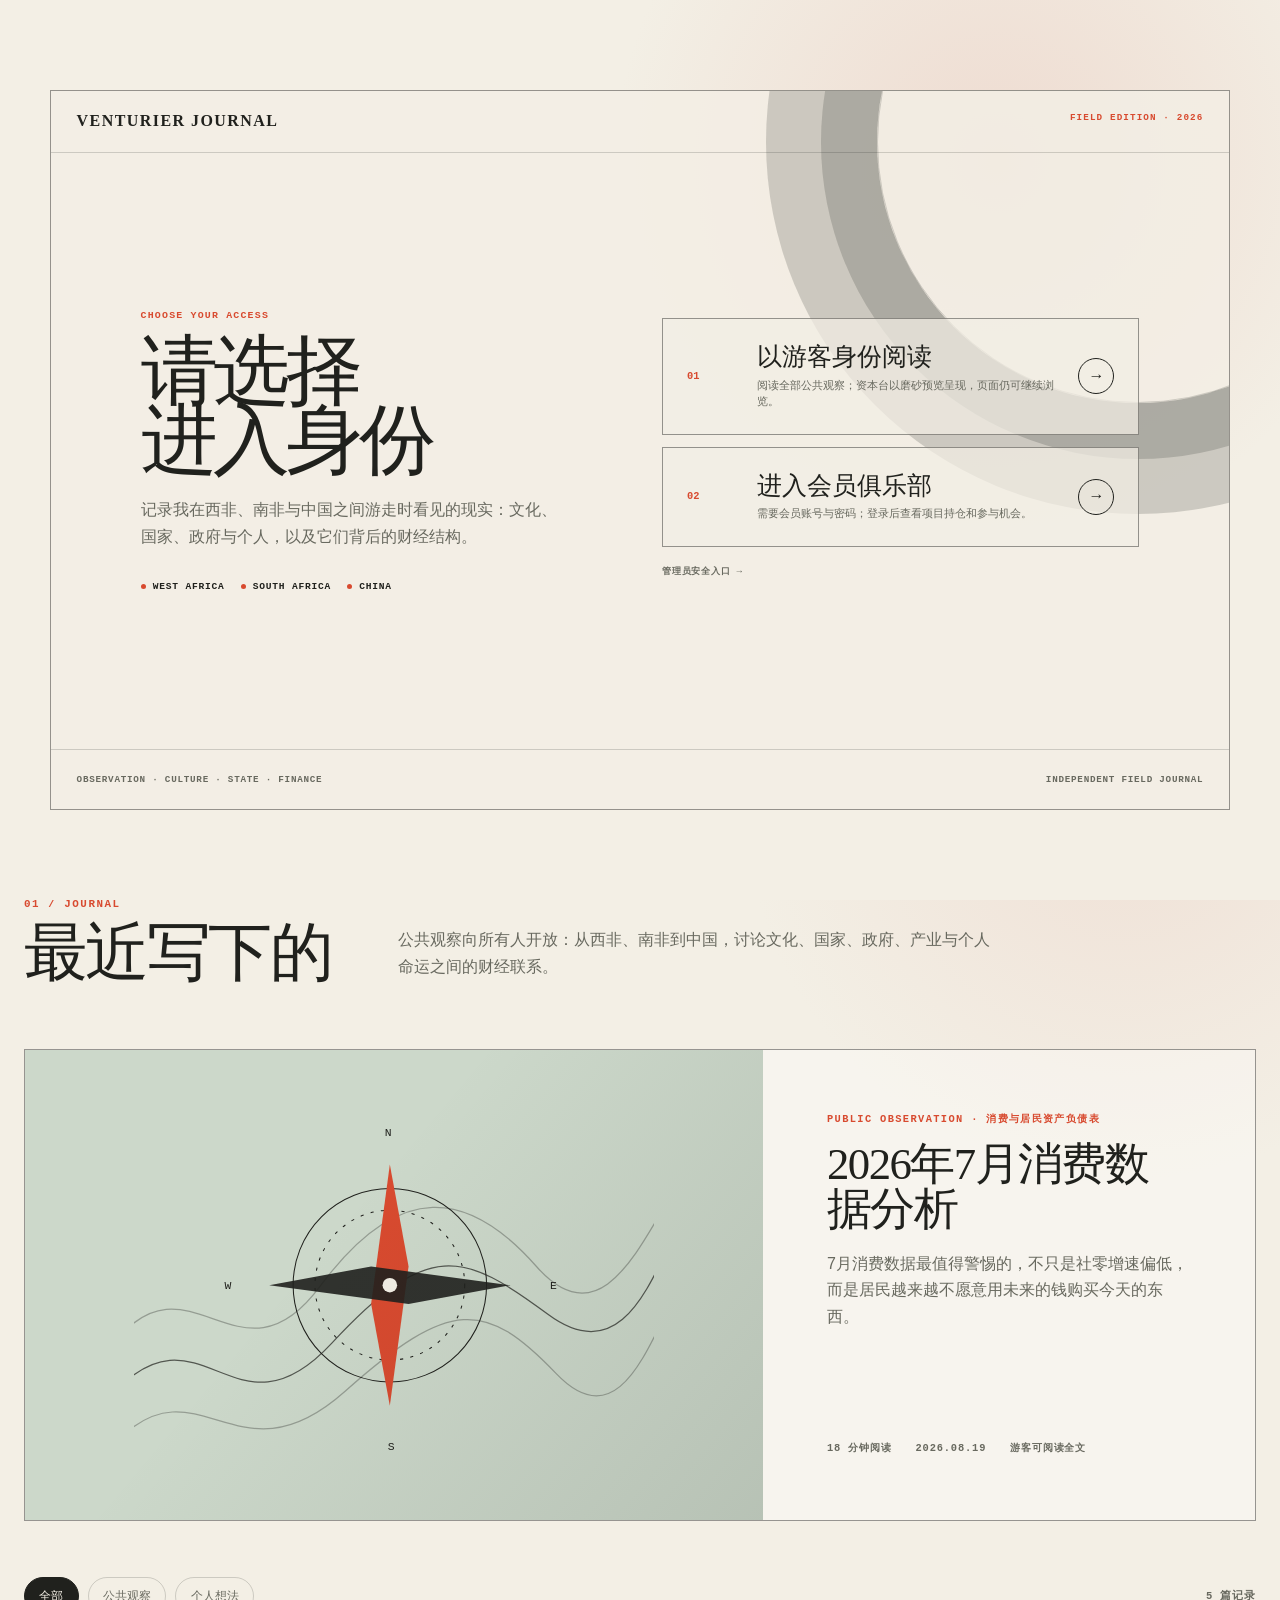
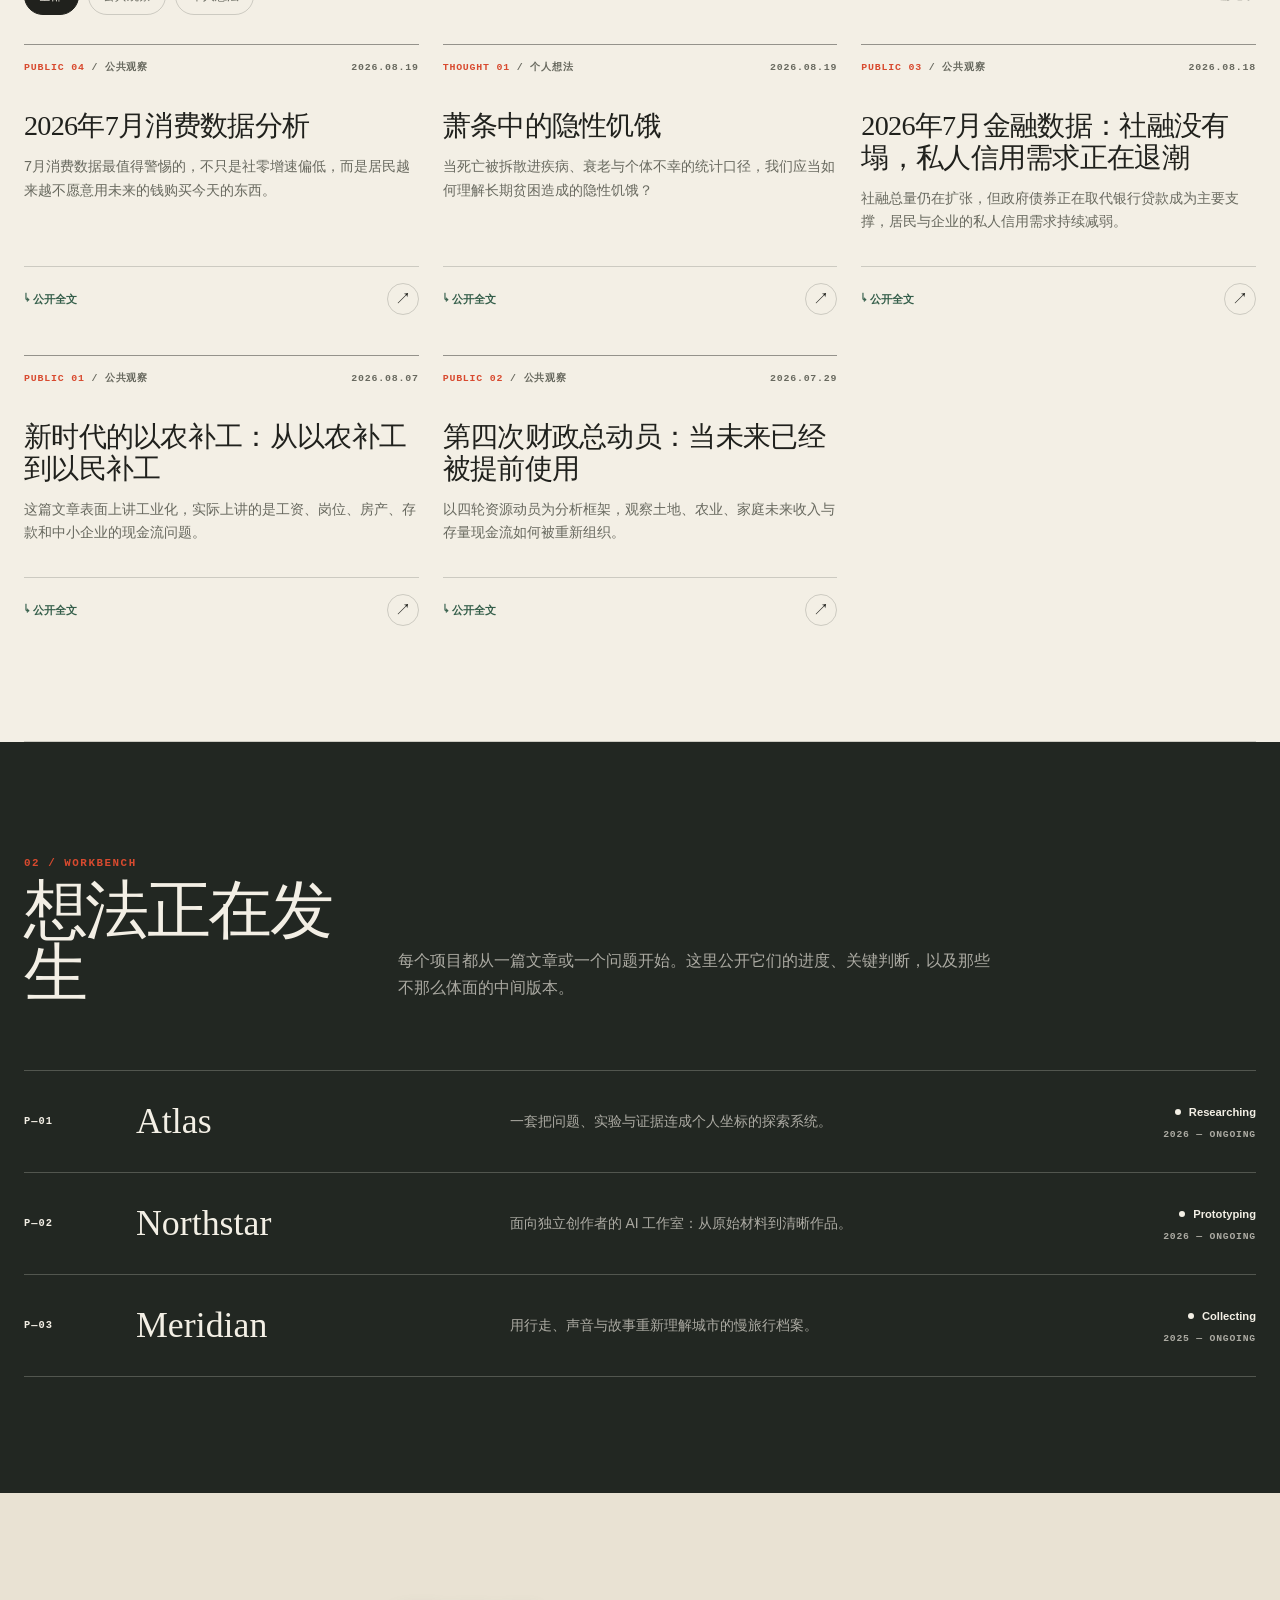
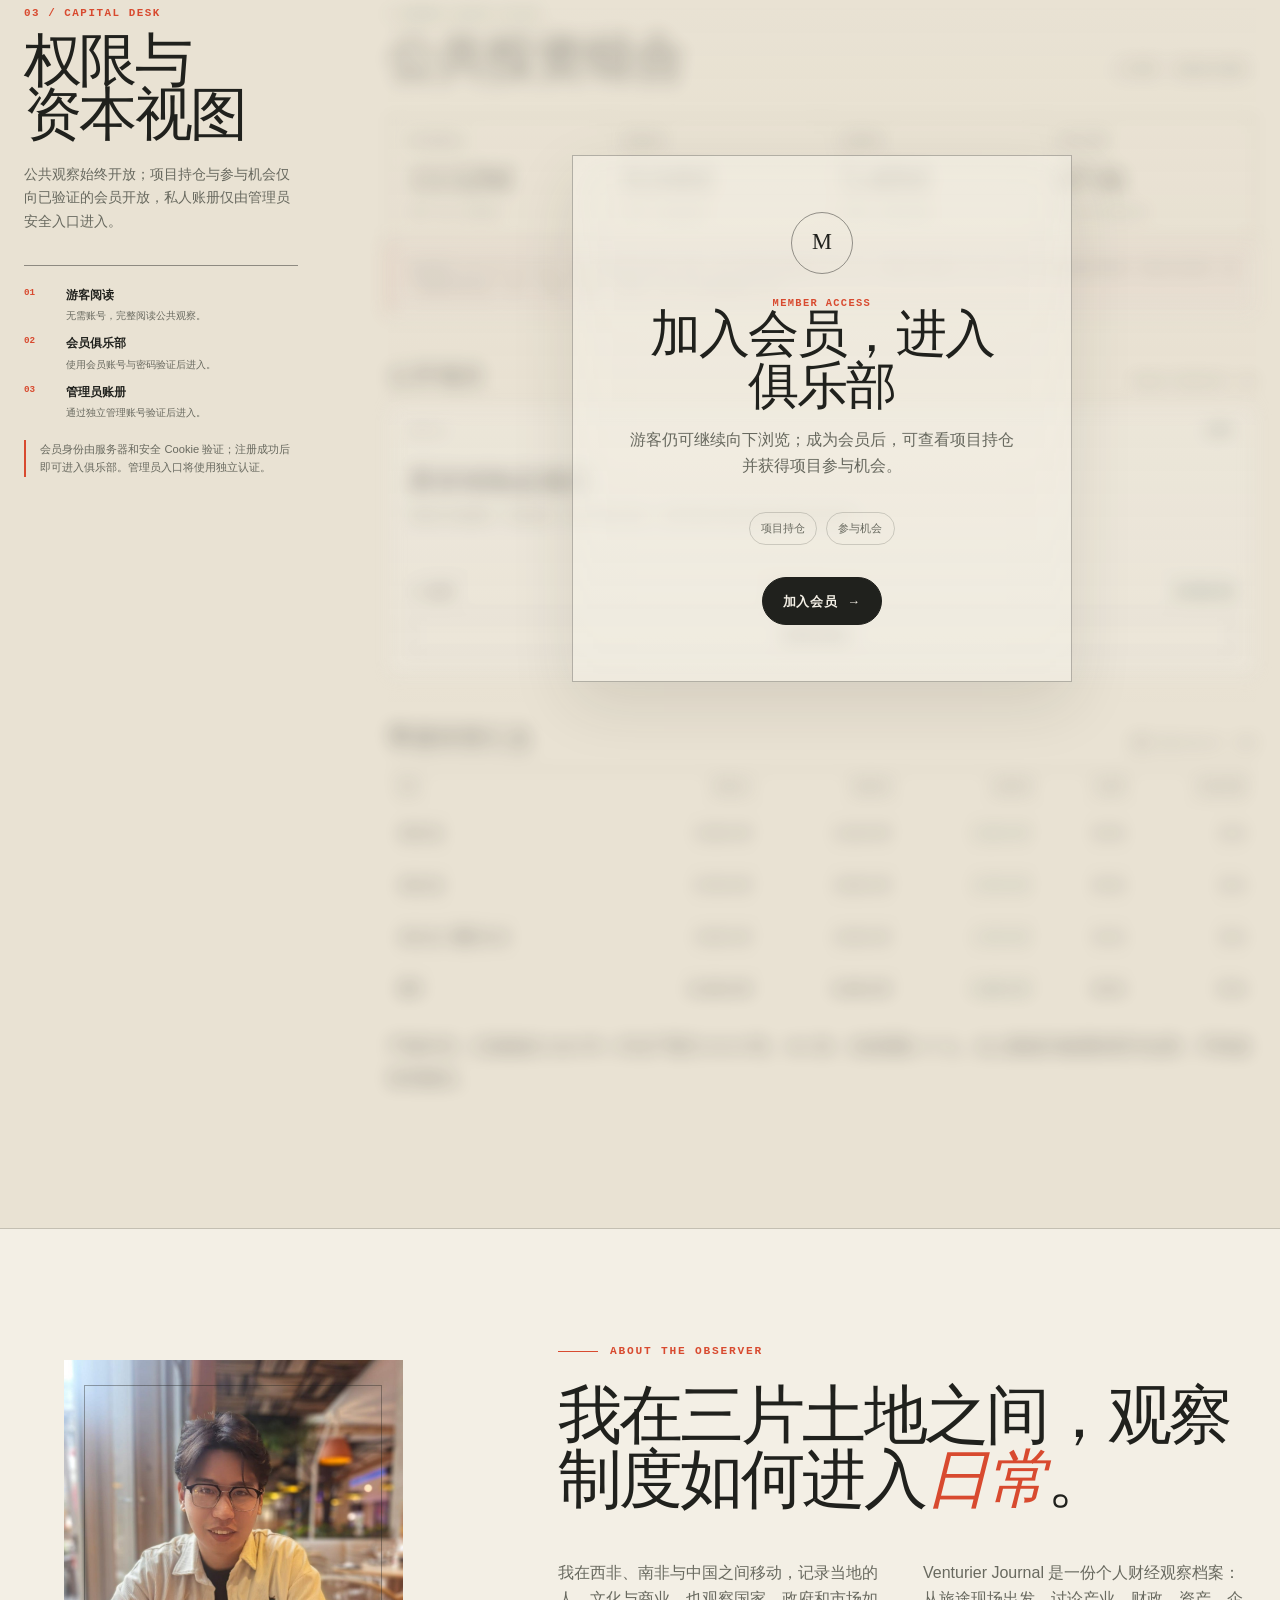
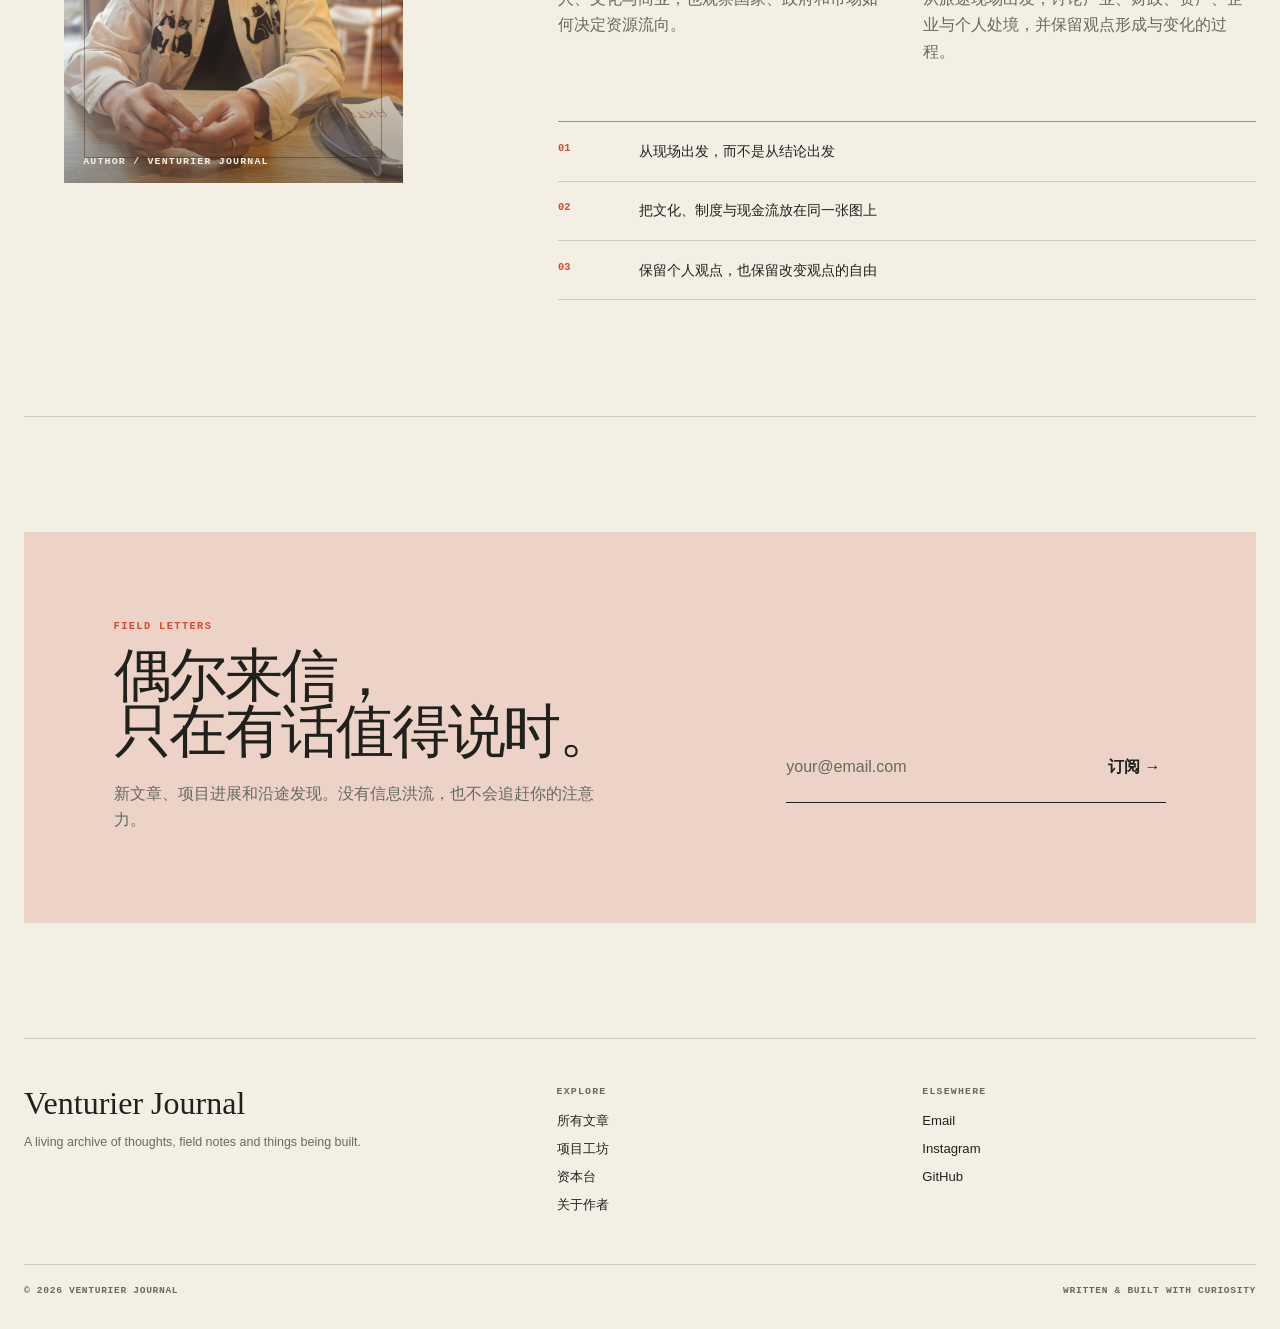
==== commit 9396e58d: "Rename paper project" ====
--- a/index.html
+++ b/index.html
@@ -1184,9 +1184,9 @@
               <div class="investment-grid">
                 <article class="investment-card">
                   <div class="investment-card__top"><span>INV—01</span><span class="investment-card__state">运营中</span></div>
-                  <h4>西非纸张回收与纸块制造项目</h4><p>回收并分拣废纸，完成压块、库存与批次发运，在西非建立稳定的纸张循环供应体系。</p>
+                  <h4>西非纸制品项目</h4><p>回收并分拣废纸，完成压块、库存与批次发运，在西非建立稳定的纸张循环供应体系。</p>
                   <div class="investment-card__numbers"><span id="portfolioEmployees">17 名员工</span><span>已核验产量 30.35t</span><span>参与暂未开放</span></div>
-                  <button class="investment-action" type="button" data-invest-title="西非纸张回收与纸块制造项目" data-invest-status="参与暂未开放">查看项目概况 →</button>
+                  <button class="investment-action" type="button" data-invest-title="西非纸制品项目" data-invest-status="参与暂未开放">查看项目概况 →</button>
                 </article>
               </div>
             </div>
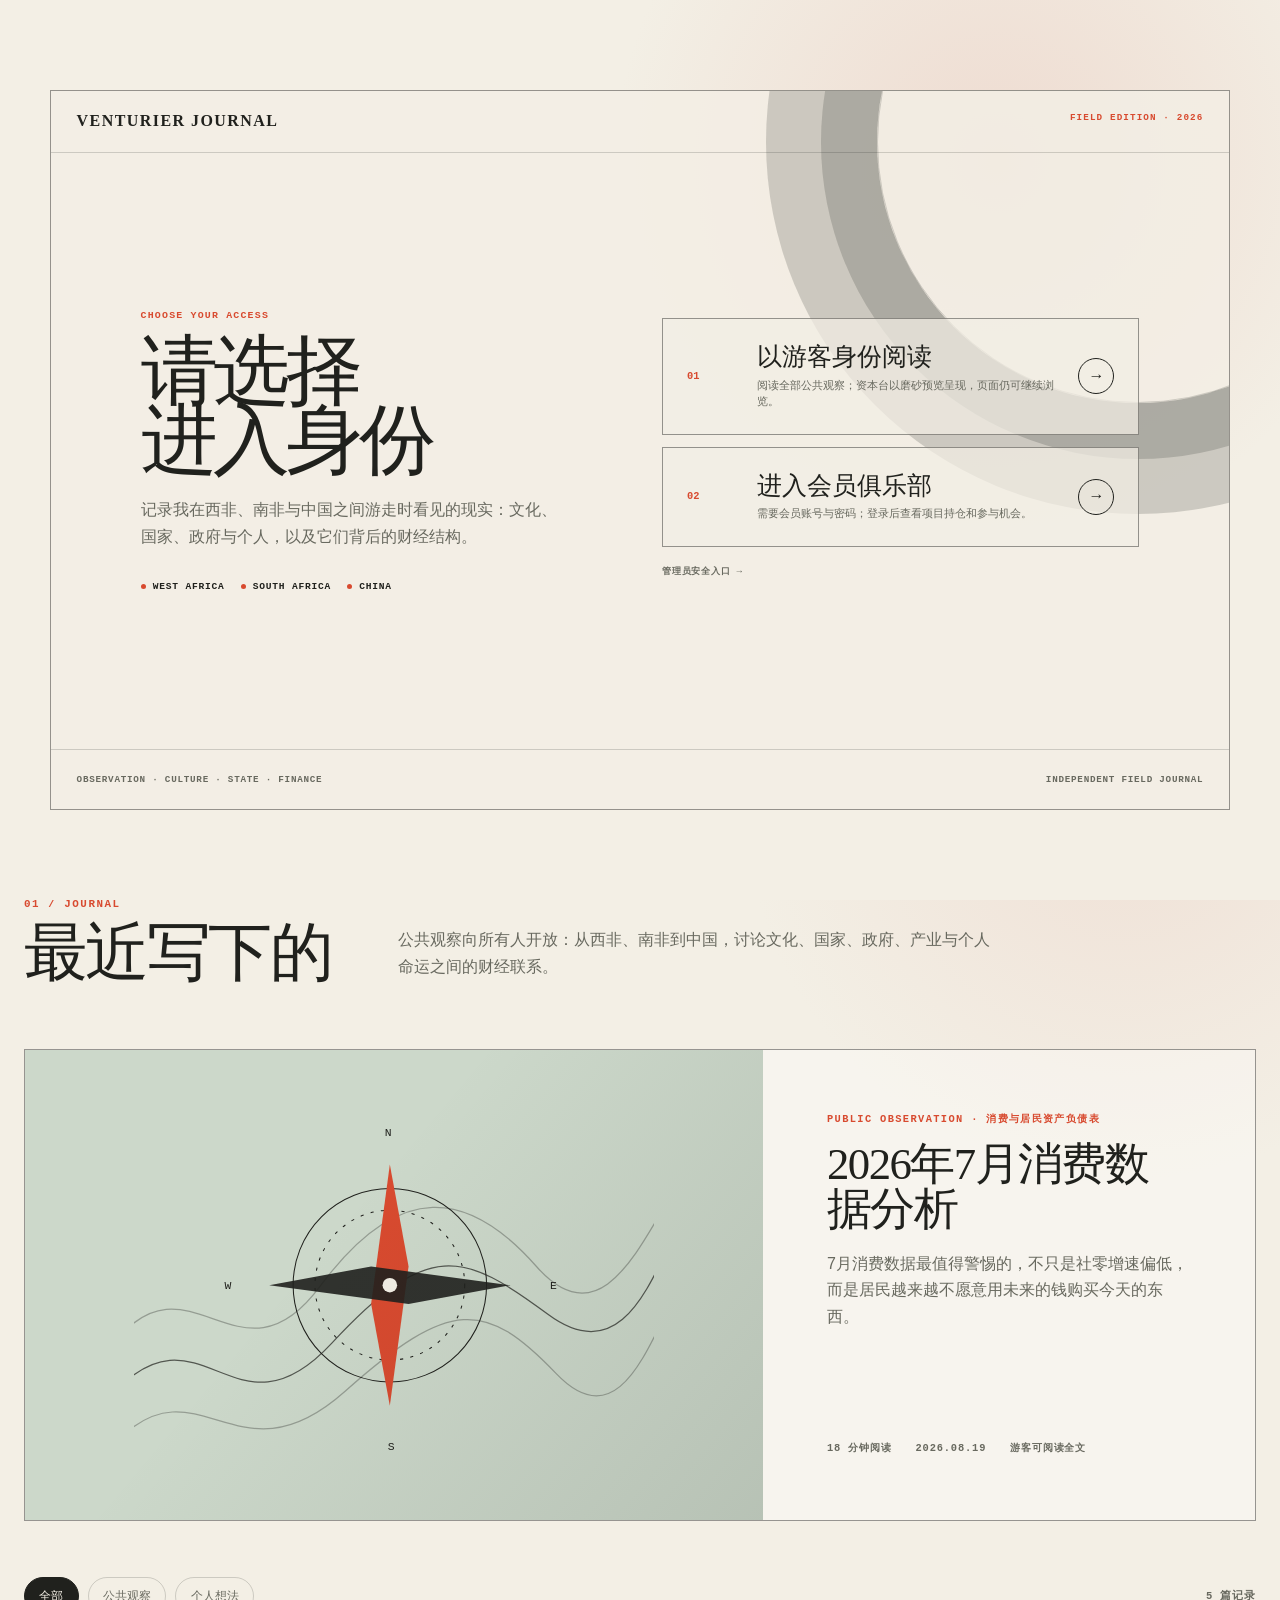
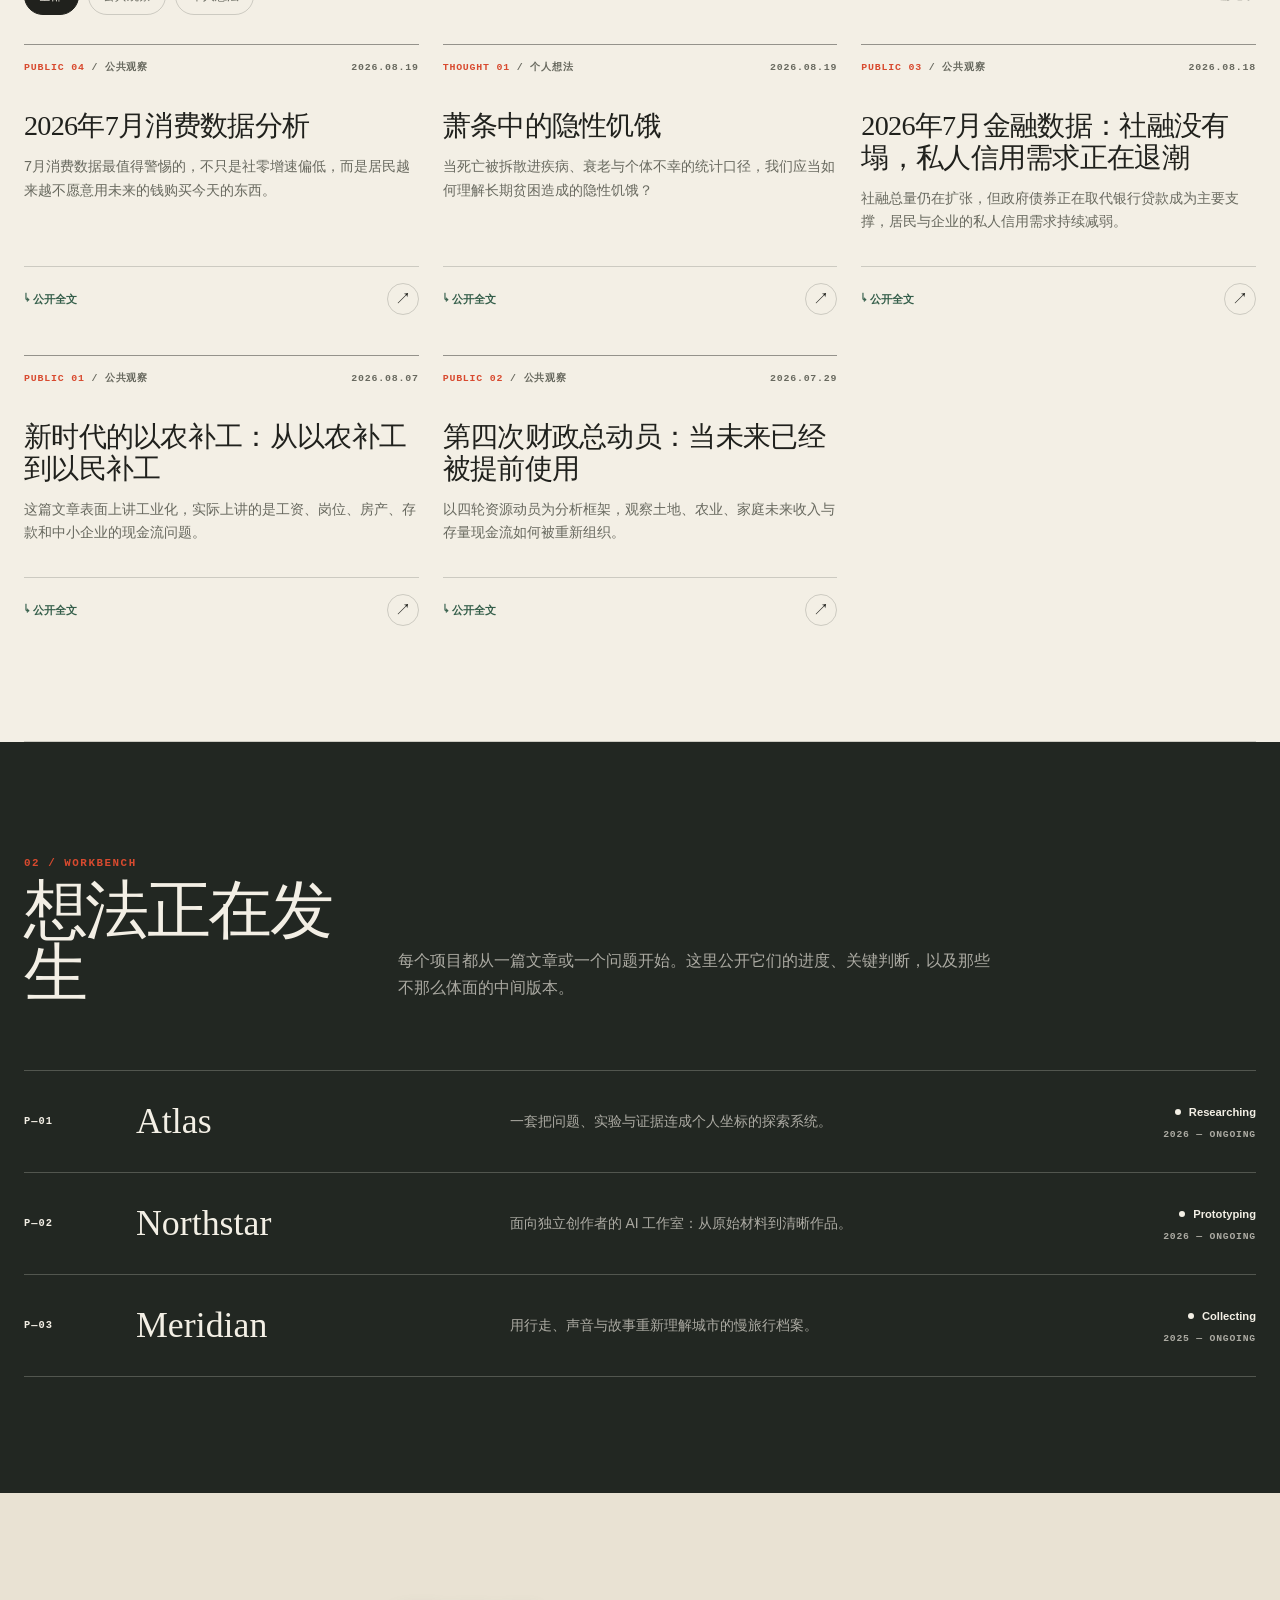
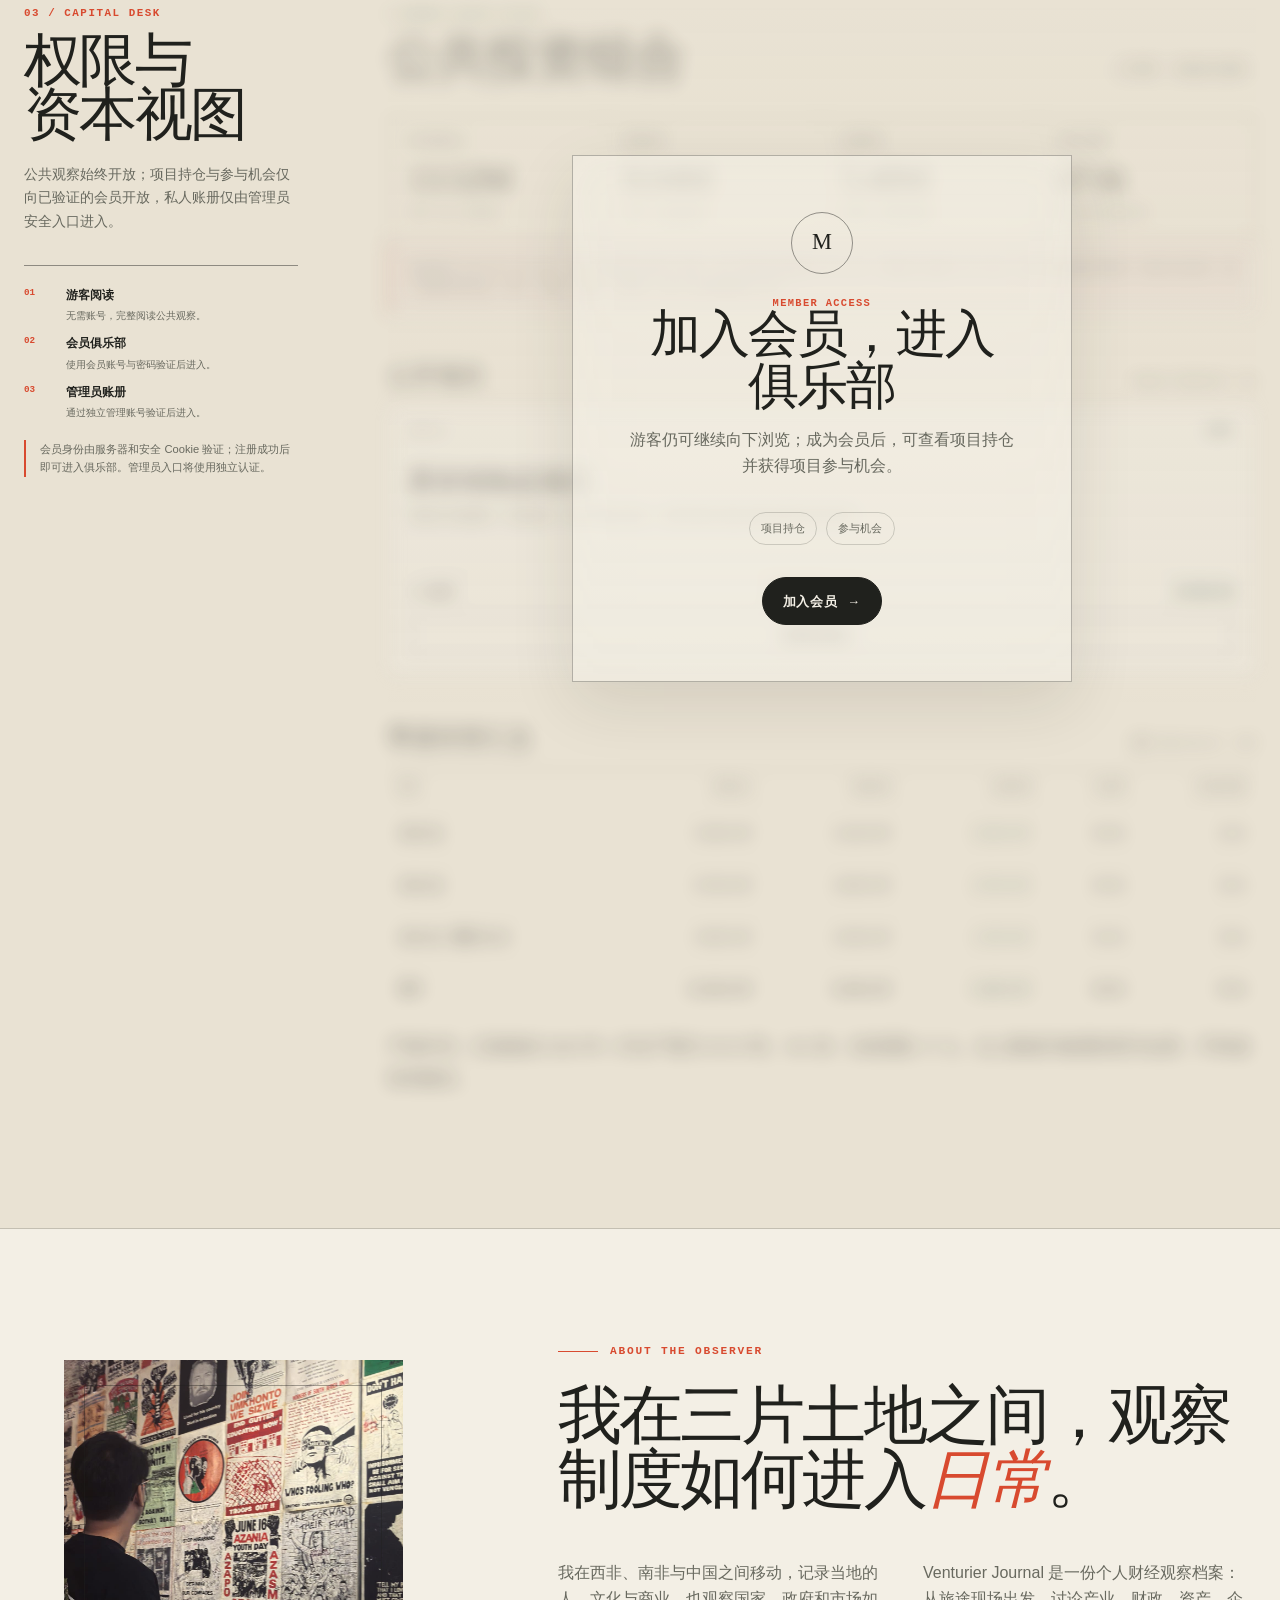
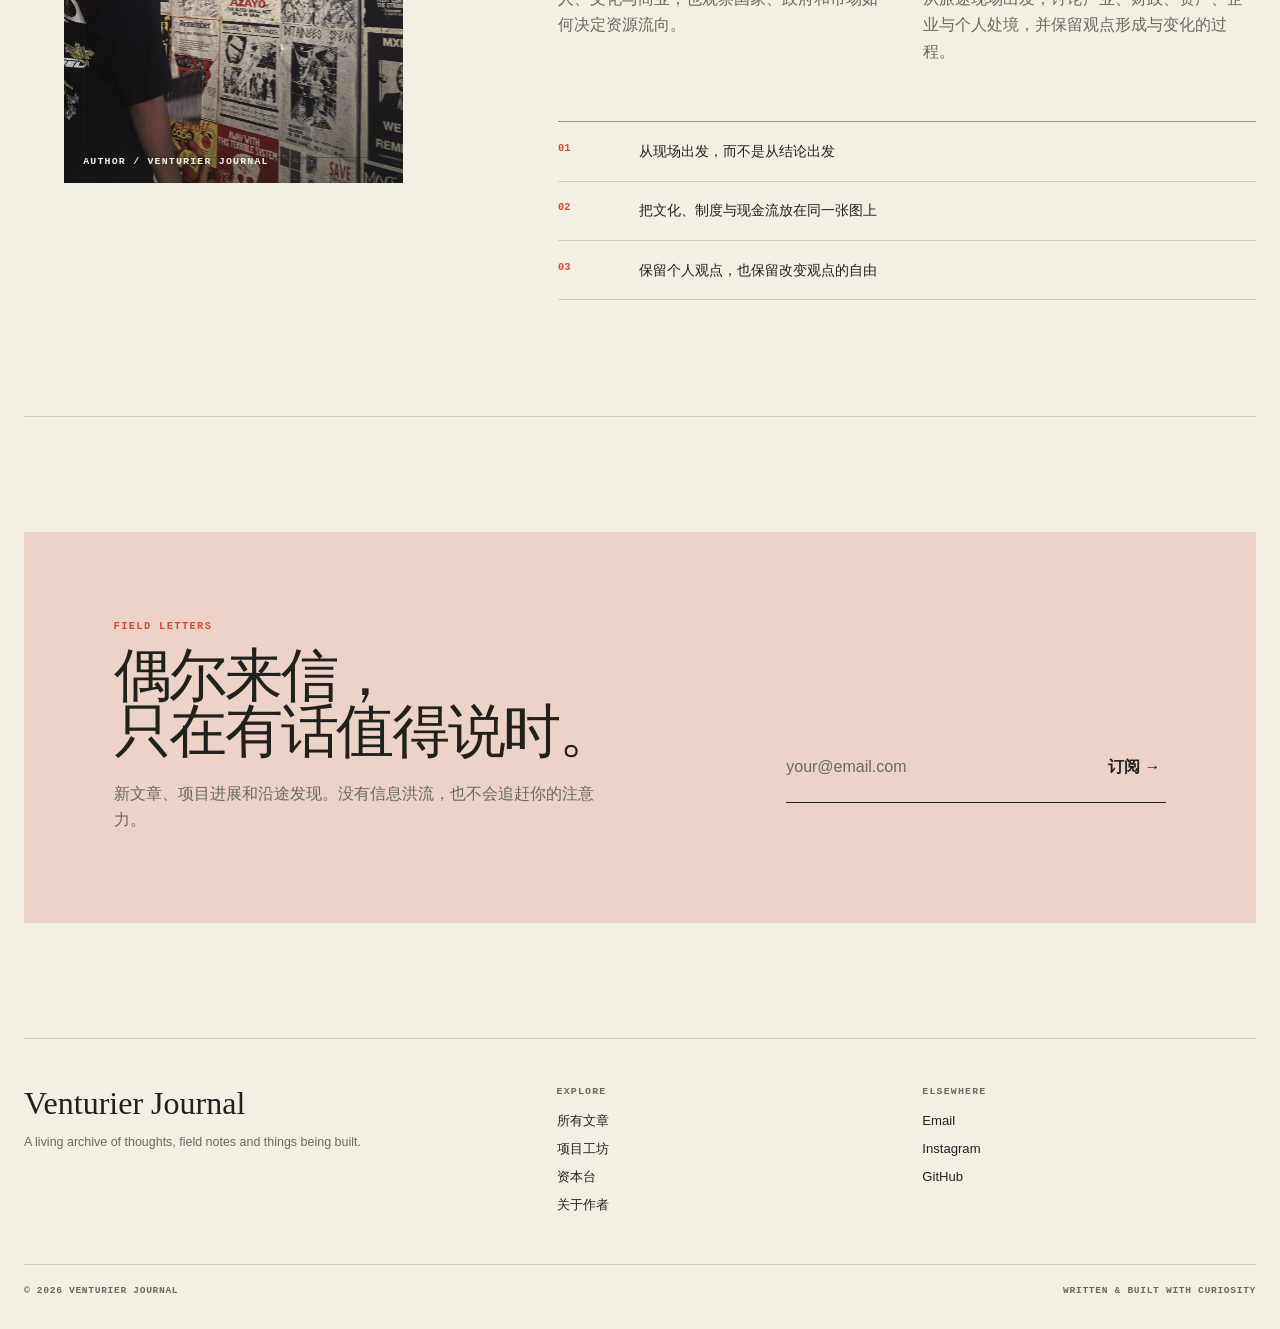
==== commit 202dd91f: "Replace author portrait with field photo" ====
--- a/index.html
+++ b/index.html
@@ -1313,7 +1313,7 @@
     <section class="section shell" id="about">
       <div class="about-grid">
         <figure class="portrait reveal">
-          <img class="portrait__image" src="assets/author-portrait.jpg" alt="Venturier Journal 作者肖像" width="1152" height="1536" loading="lazy" decoding="async">
+          <img class="portrait__image" src="assets/author-portrait-black.jpg" alt="Venturier Journal 作者在历史海报墙前观察" width="1536" height="1537" loading="lazy" decoding="async">
           <span class="portrait__line"></span>
           <figcaption class="portrait__label">Author / Venturier Journal</figcaption>
         </figure>
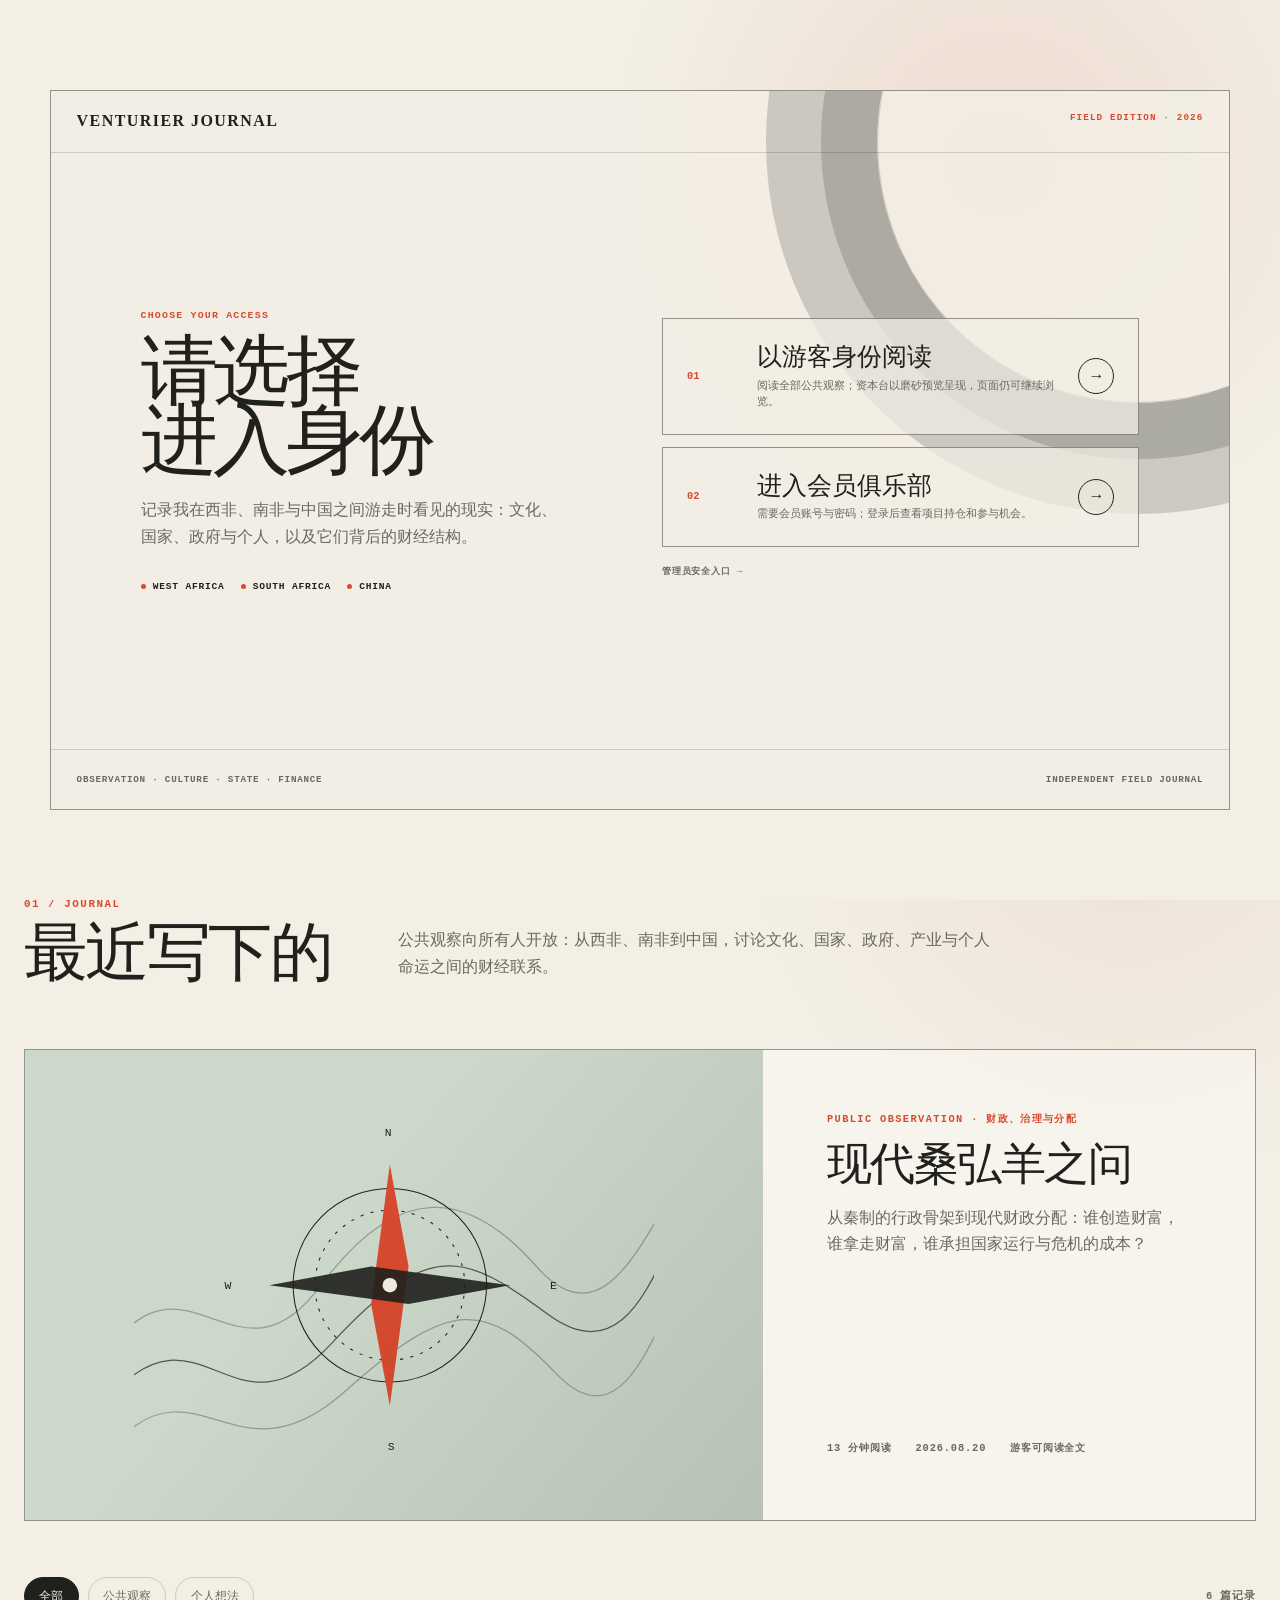
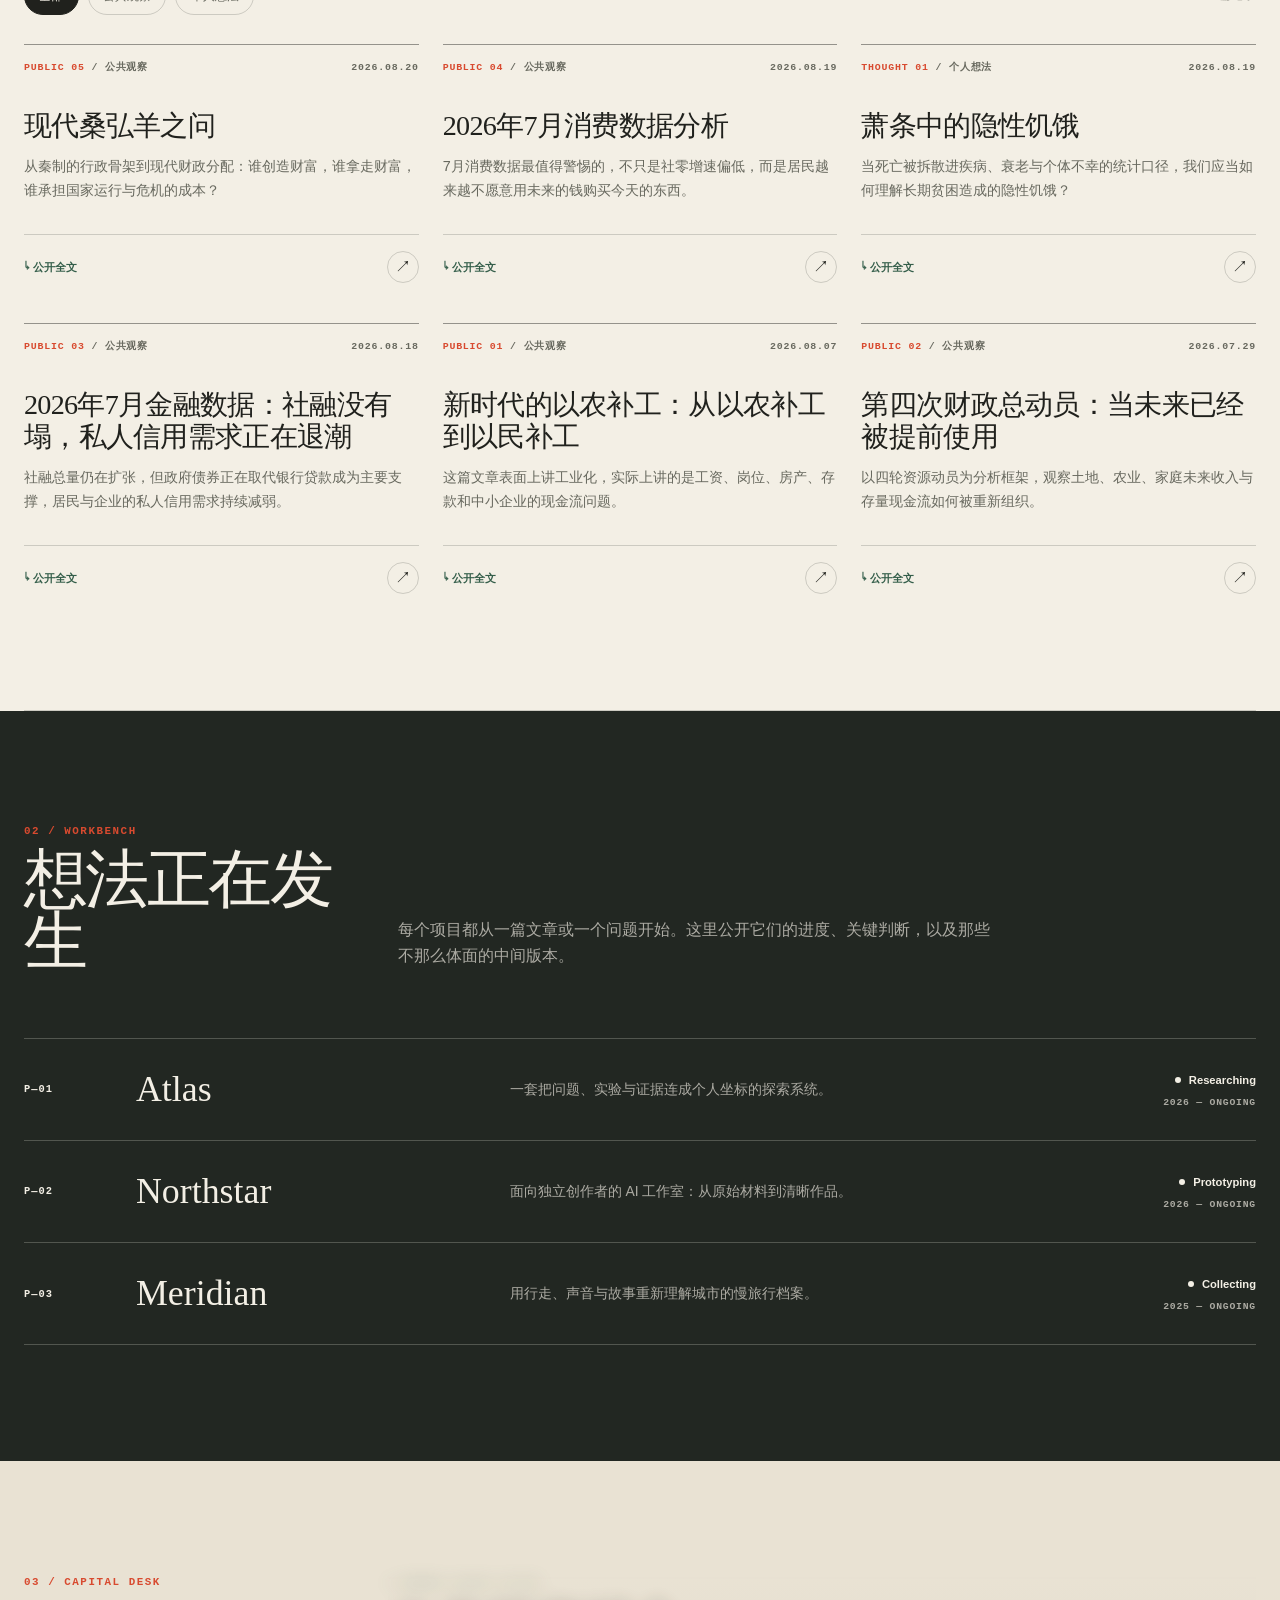
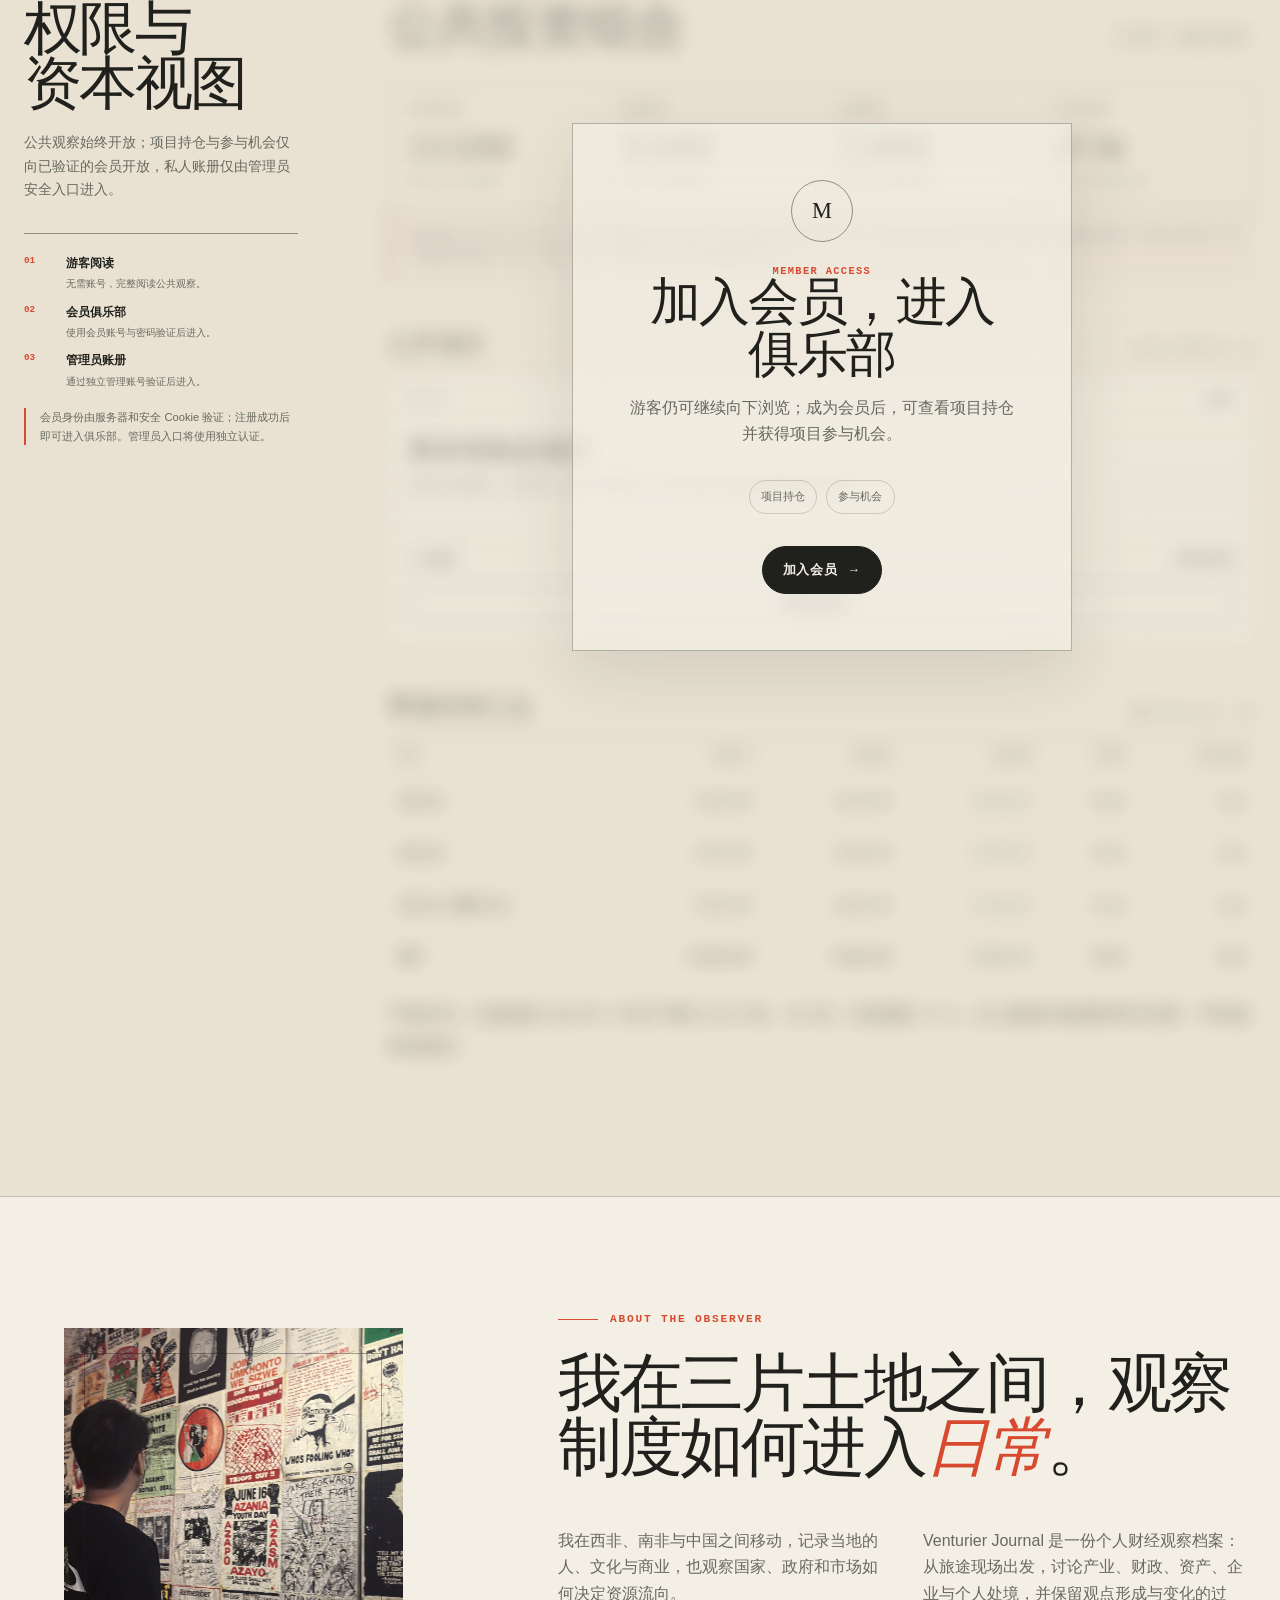
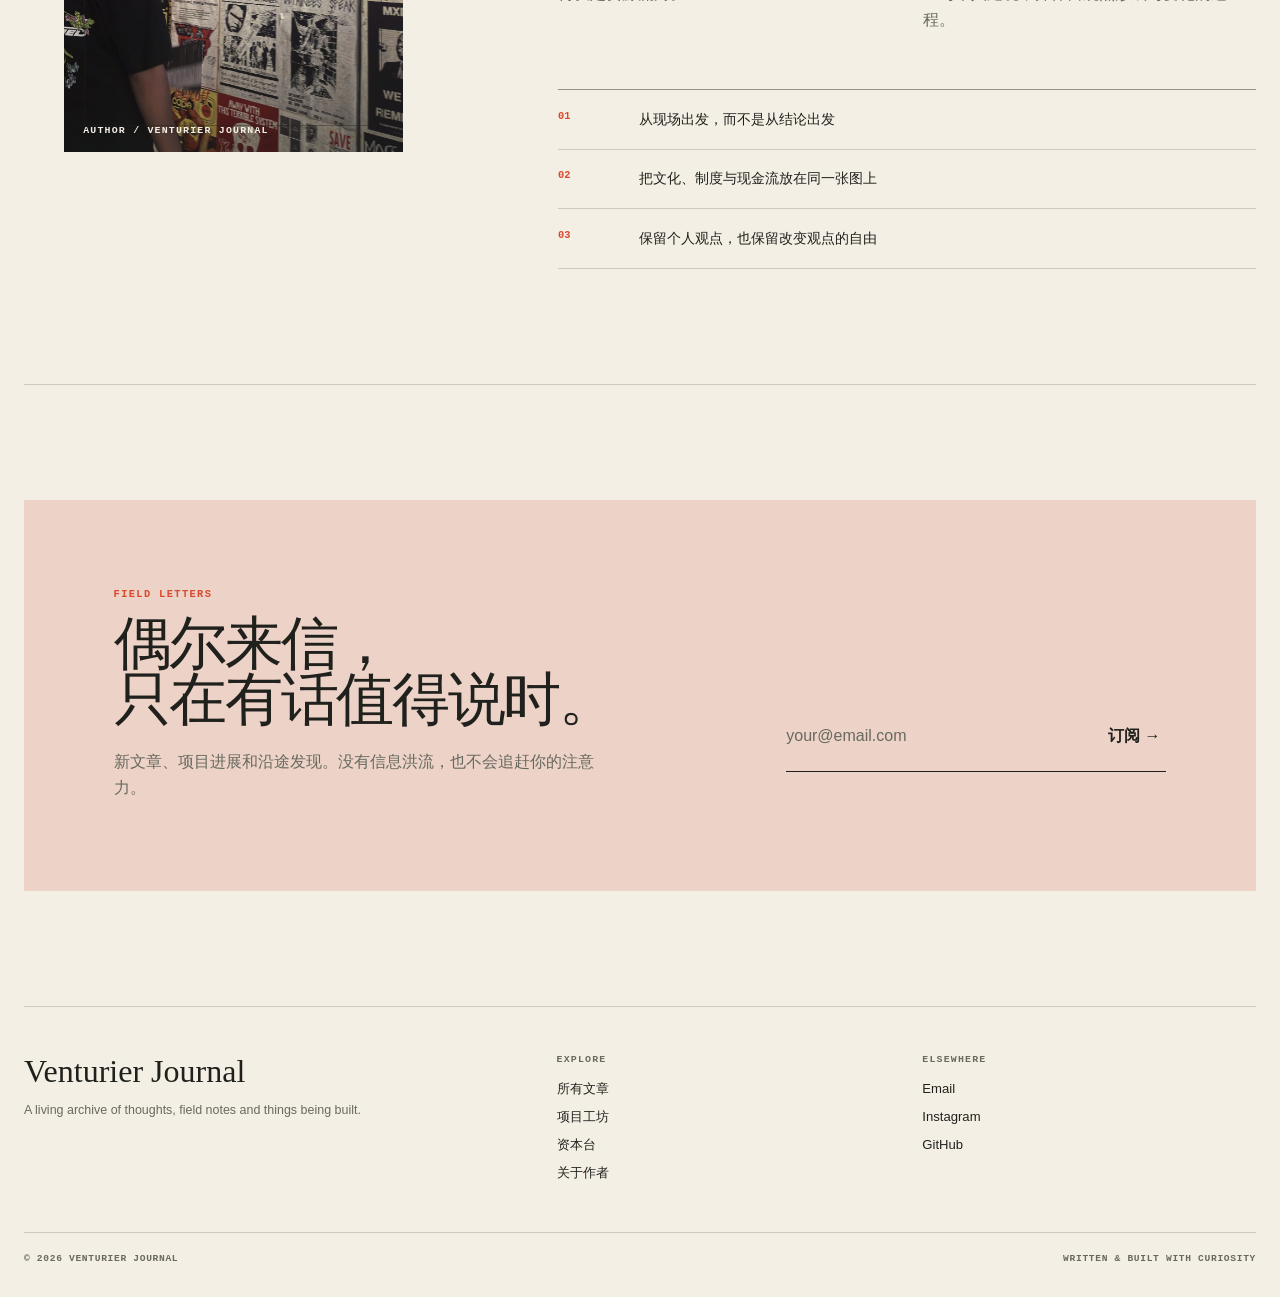
==== commit cbabefe7: "Publish Modern Sang Hongyang essay and article salon" ====
--- a/index.html
+++ b/index.html
@@ -1078,7 +1078,7 @@
         <p class="section-note">公共观察向所有人开放：从西非、南非到中国，讨论文化、国家、政府、产业与个人命运之间的财经联系。</p>
       </div>
 
-      <article class="featured-story reveal" data-article-url="articles/money-in-the-bank-consumption-defense.html" tabindex="0" aria-label="阅读公开文章：2026年7月消费数据分析">
+      <article class="featured-story reveal" data-article-url="articles/modern-sang-hongyang-question.html" tabindex="0" aria-label="阅读公开文章：现代桑弘羊之问">
         <div class="featured-story__visual">
           <svg viewBox="0 0 500 360" aria-hidden="true">
             <g fill="none" stroke="currentColor" stroke-width="1.2" opacity=".7">
@@ -1100,12 +1100,12 @@
         </div>
         <div class="featured-story__content">
           <div>
-            <div class="tagline">Public observation · 消费与居民资产负债表</div>
-            <h3>2026年7月消费数据分析</h3>
-            <p class="featured-story__summary">7月消费数据最值得警惕的，不只是社零增速偏低，而是居民越来越不愿意用未来的钱购买今天的东西。</p>
+            <div class="tagline">Public observation · 财政、治理与分配</div>
+            <h3>现代桑弘羊之问</h3>
+            <p class="featured-story__summary">从秦制的行政骨架到现代财政分配：谁创造财富，谁拿走财富，谁承担国家运行与危机的成本？</p>
           </div>
           <div class="story-meta">
-            <span>18 分钟阅读</span><span>2026.08.19</span><span>游客可阅读全文</span>
+            <span>13 分钟阅读</span><span>2026.08.20</span><span>游客可阅读全文</span>
           </div>
         </div>
       </article>
@@ -1116,7 +1116,7 @@
           <button class="filter" type="button" data-filter="observation" aria-pressed="false">公共观察</button>
           <button class="filter" type="button" data-filter="thought" aria-pressed="false">个人想法</button>
         </div>
-        <div class="result-count" id="articleCount">5 篇记录</div>
+        <div class="result-count" id="articleCount">6 篇记录</div>
       </div>
 
       <div class="articles-grid" id="articlesGrid"></div>
@@ -1447,6 +1447,12 @@
     // 内容区：以后新增文章或项目时，只需复制一项并修改字段。
     const articles = [
       {
+        id: 'public5', number: 'PUBLIC 05', category: 'observation', categoryLabel: '公共观察', date: '2026.08.20', read: '13 分钟',
+        title: '现代桑弘羊之问',
+        summary: '从秦制的行政骨架到现代财政分配：谁创造财富，谁拿走财富，谁承担国家运行与危机的成本？',
+        tags: ['财政', '治理', '利益分配'], related: [], external: 'articles/modern-sang-hongyang-question.html'
+      },
+      {
         id: 'public4', number: 'PUBLIC 04', category: 'observation', categoryLabel: '公共观察', date: '2026.08.19', read: '18 分钟',
         title: '2026年7月消费数据分析',
         summary: '7月消费数据最值得警惕的，不只是社零增速偏低，而是居民越来越不愿意用未来的钱购买今天的东西。',
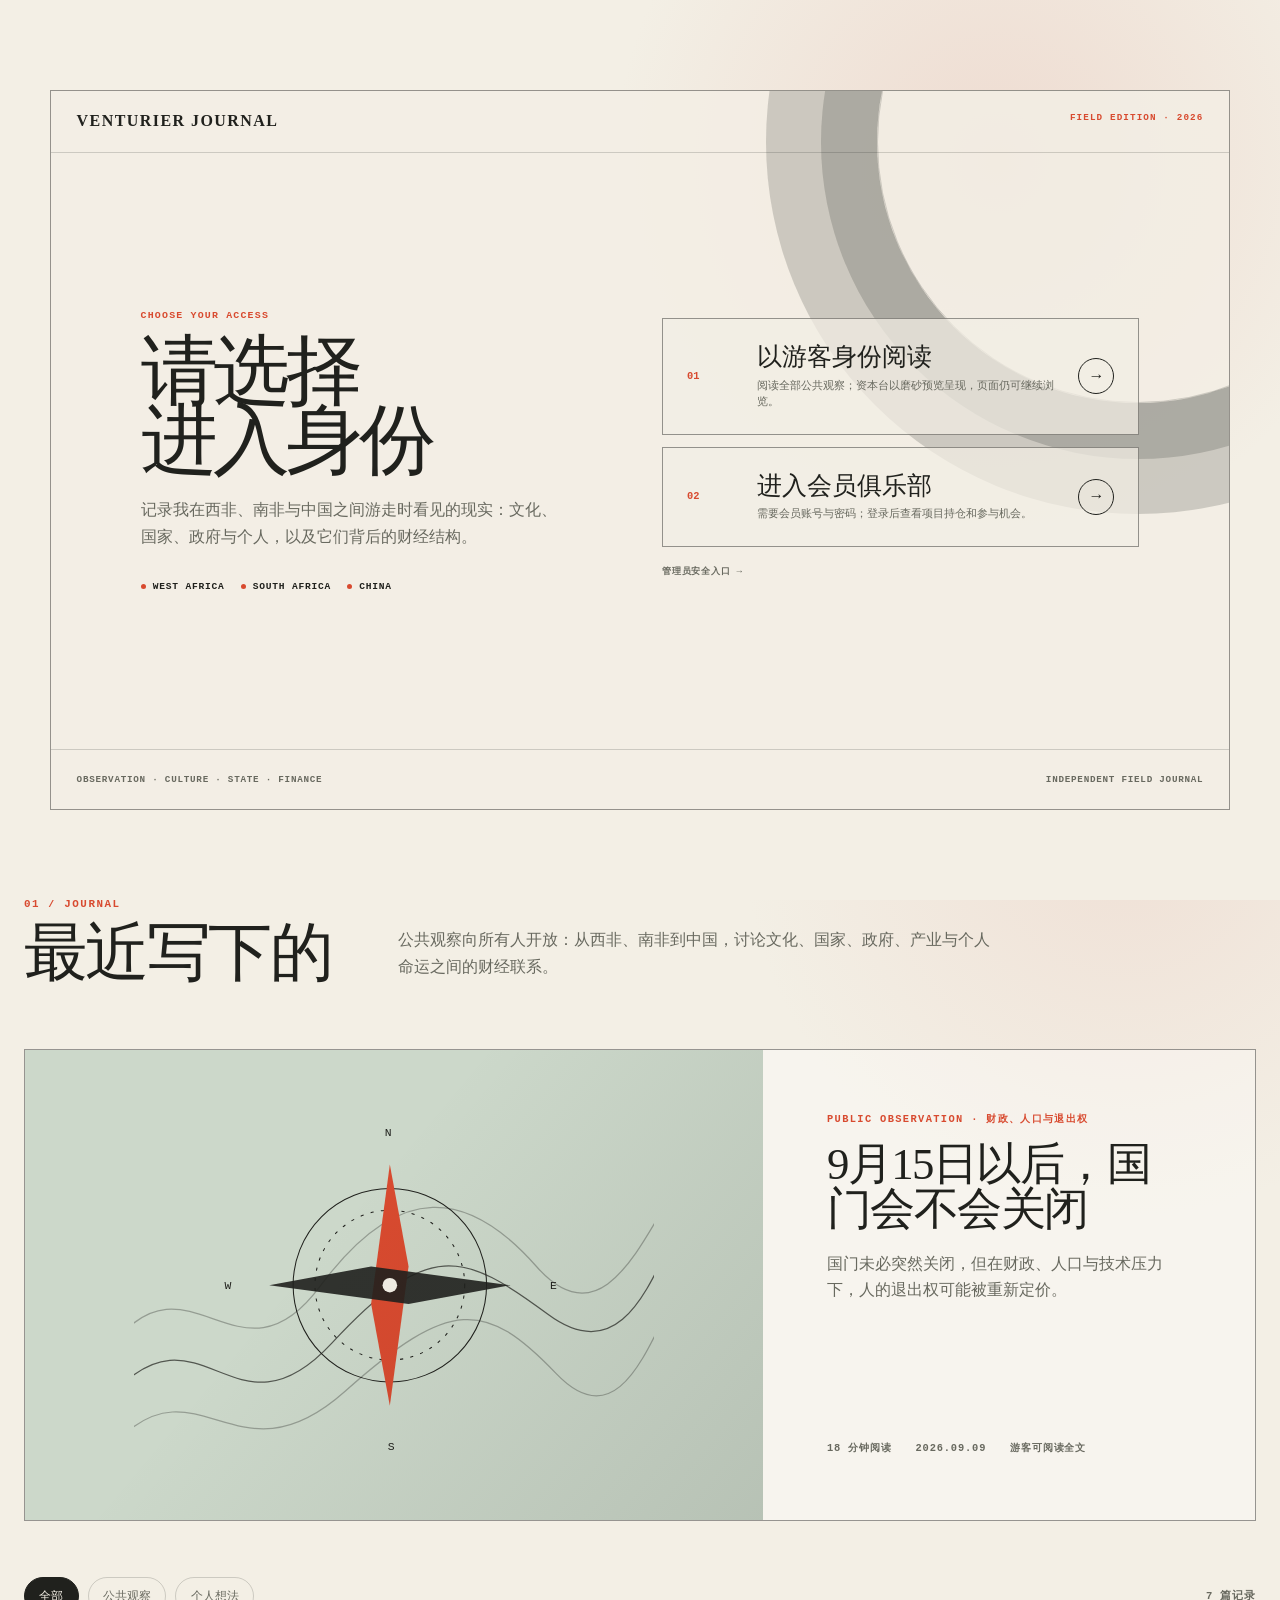
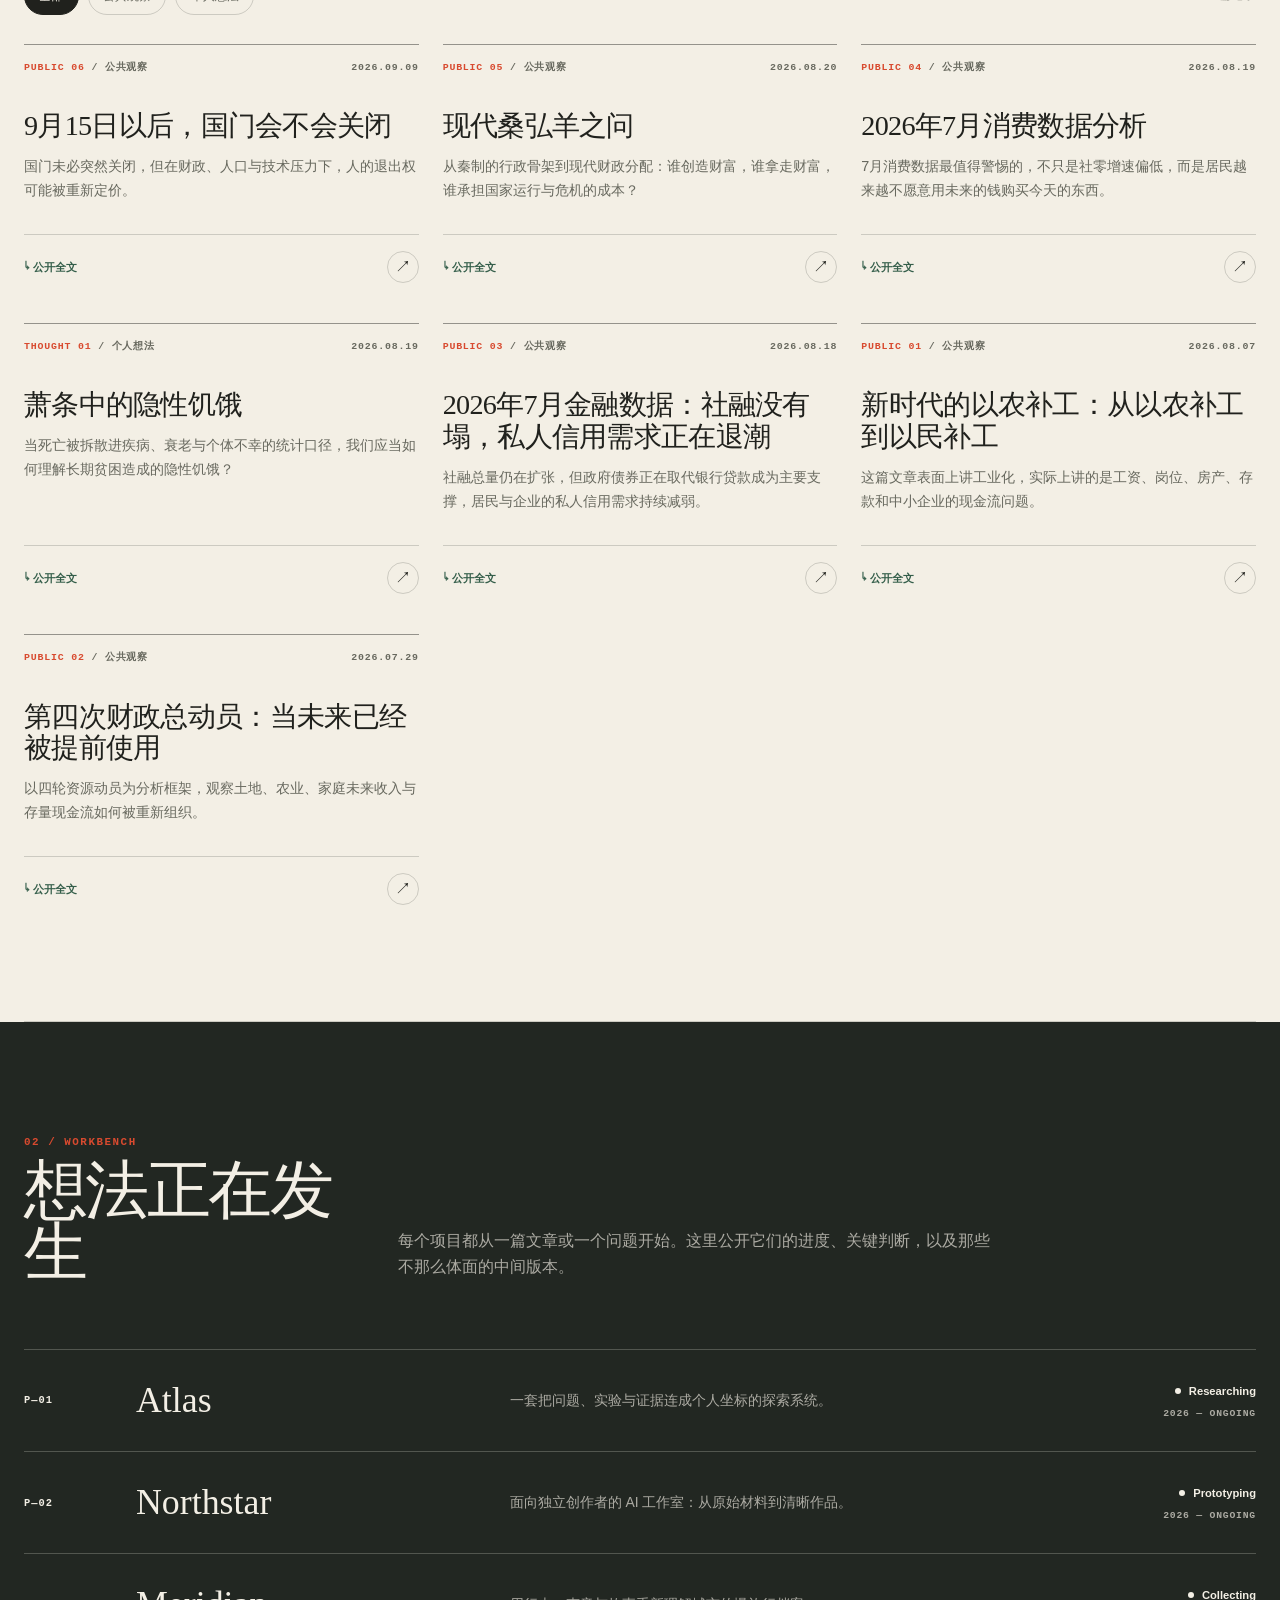
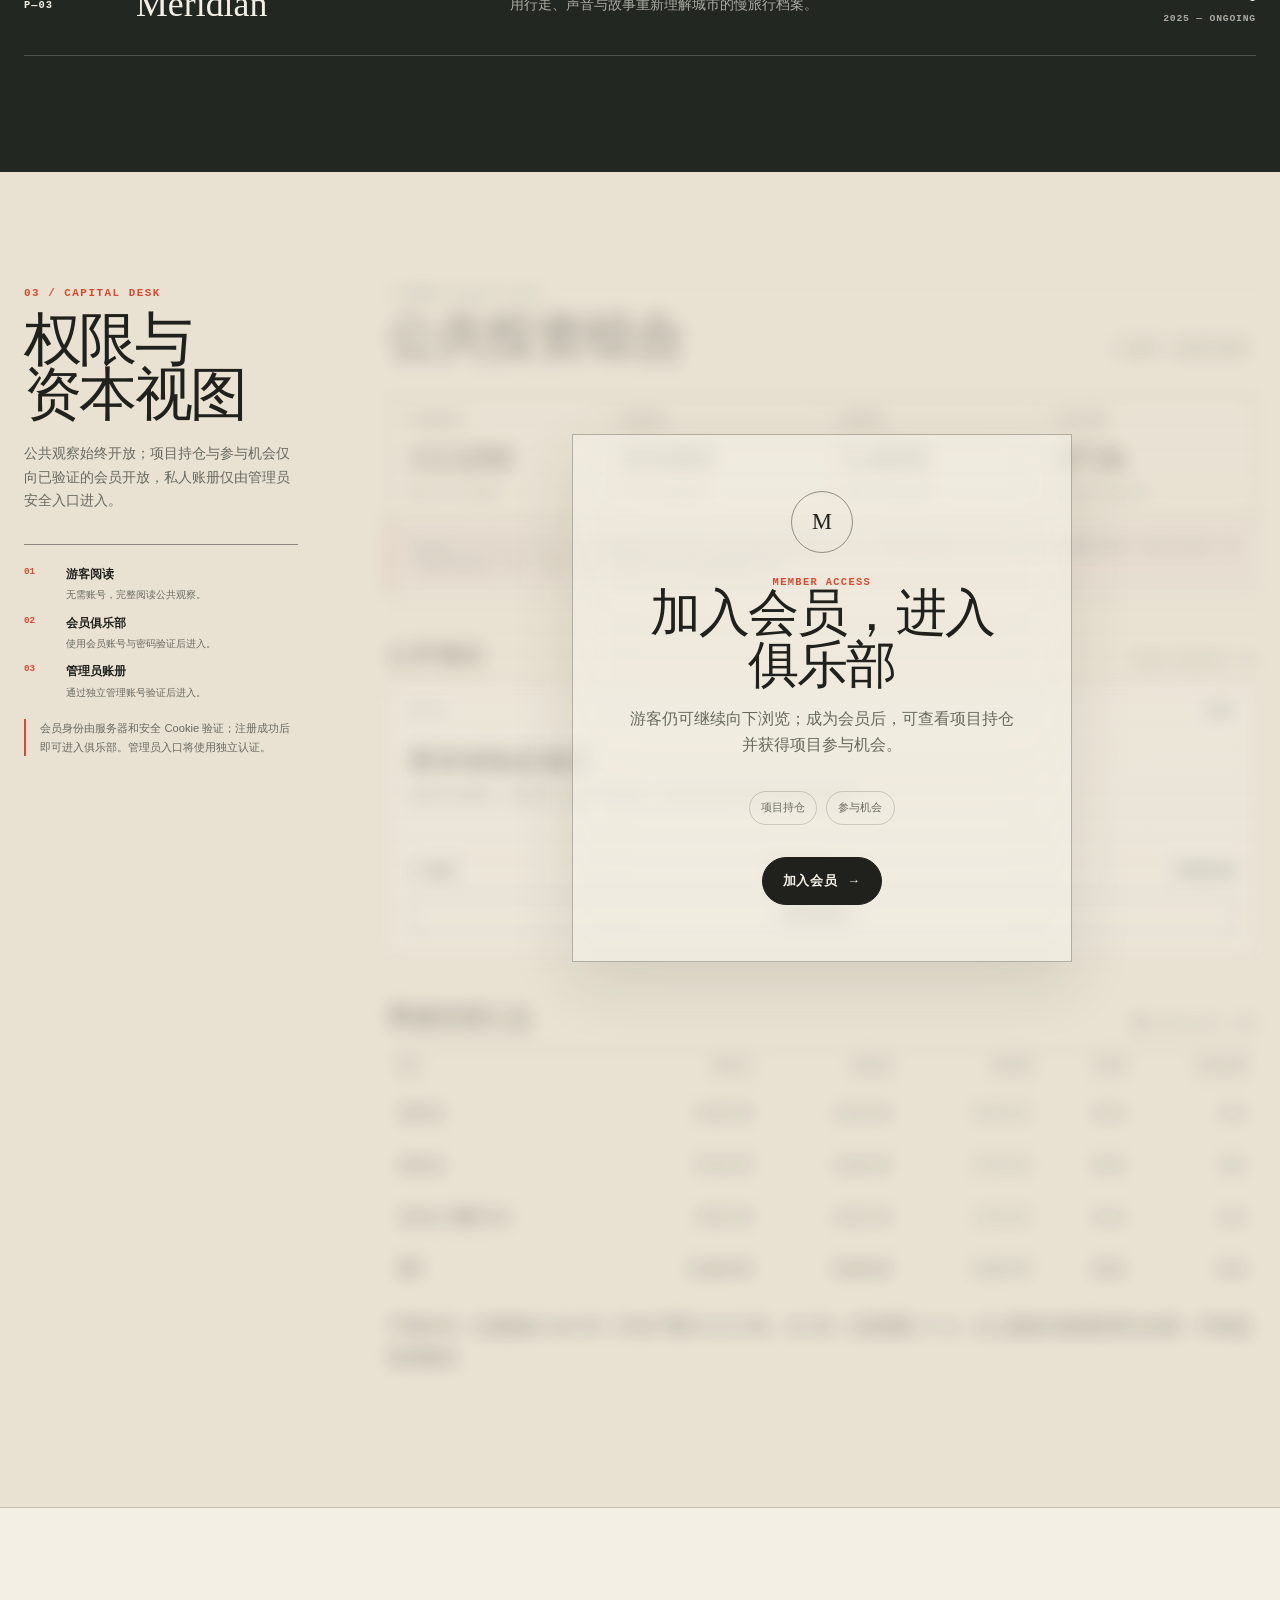
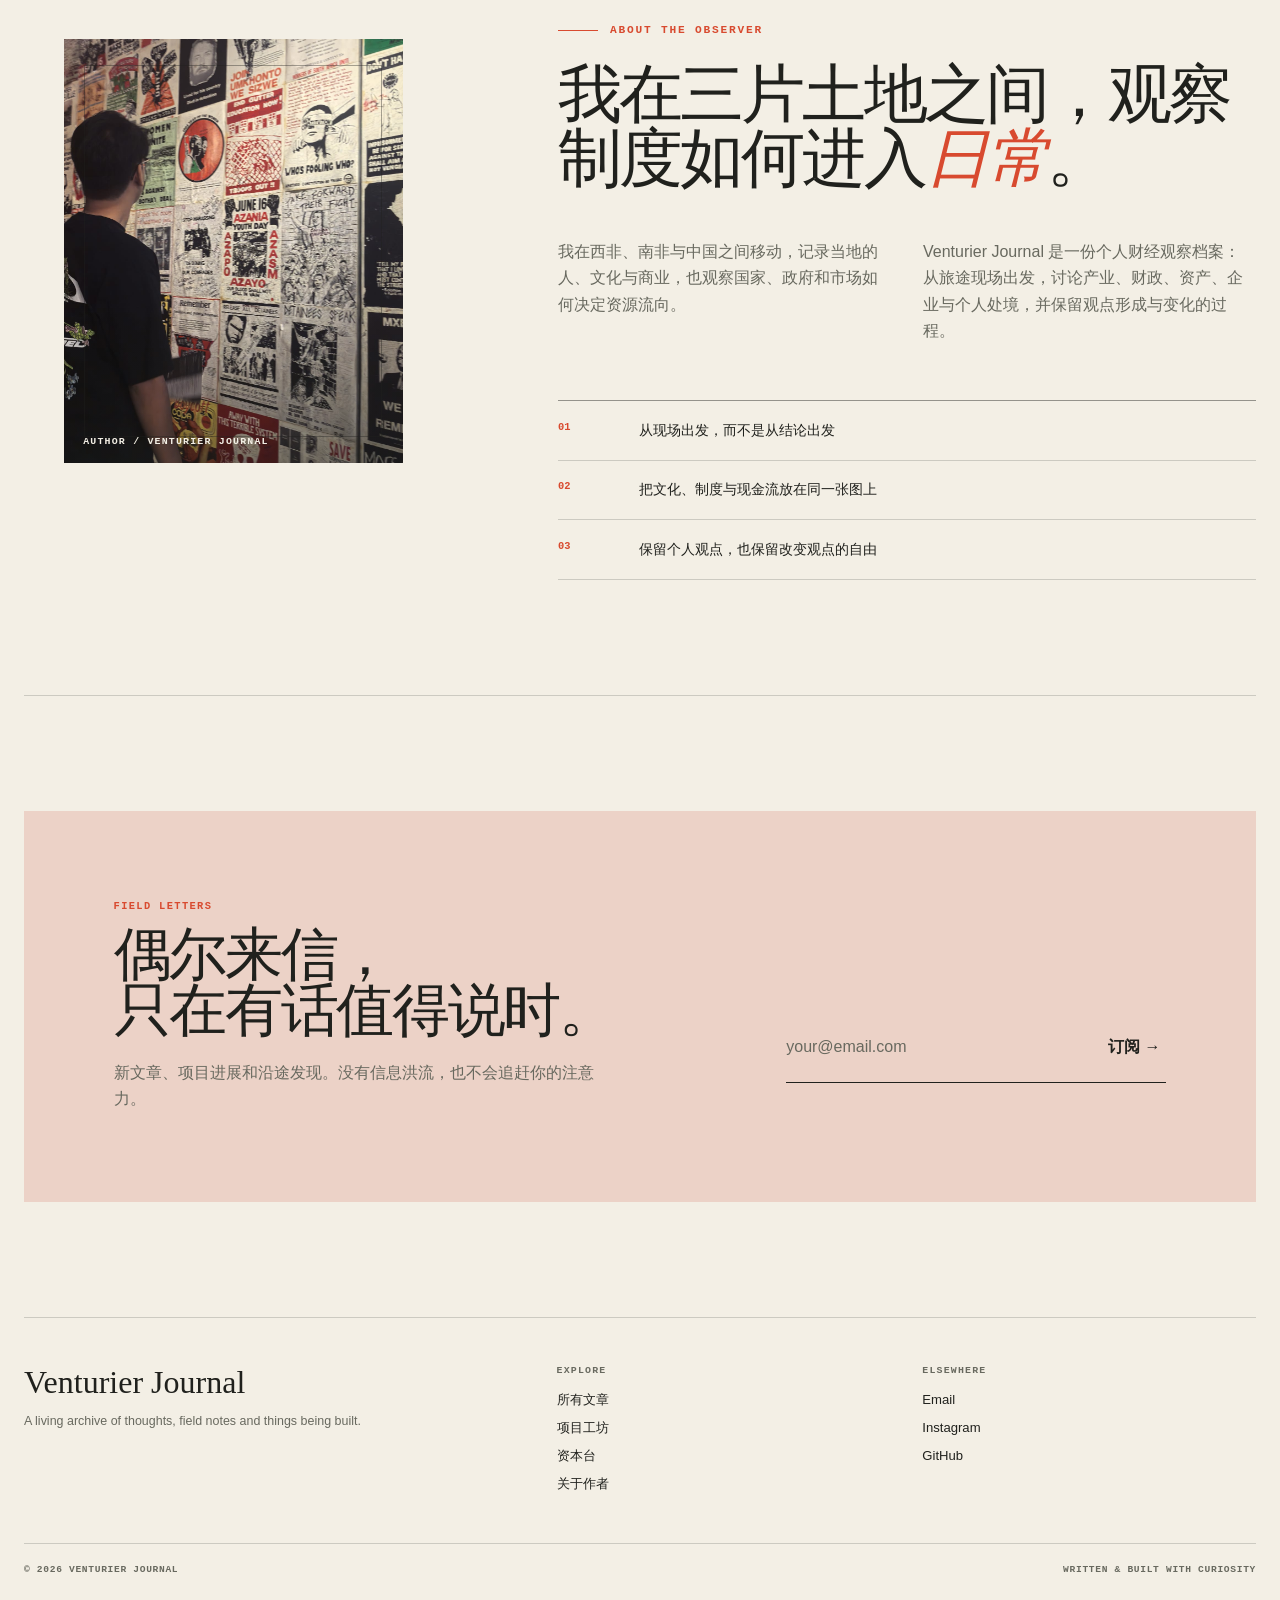
==== commit cefd8363: "Publish border essay and open guest article salon" ====
--- a/index.html
+++ b/index.html
@@ -1078,7 +1078,7 @@
         <p class="section-note">公共观察向所有人开放：从西非、南非到中国，讨论文化、国家、政府、产业与个人命运之间的财经联系。</p>
       </div>
 
-      <article class="featured-story reveal" data-article-url="articles/modern-sang-hongyang-question.html" tabindex="0" aria-label="阅读公开文章：现代桑弘羊之问">
+      <article class="featured-story reveal" data-article-url="articles/will-the-border-close-after-september-15.html" tabindex="0" aria-label="阅读公开文章：9月15日以后，国门会不会关闭">
         <div class="featured-story__visual">
           <svg viewBox="0 0 500 360" aria-hidden="true">
             <g fill="none" stroke="currentColor" stroke-width="1.2" opacity=".7">
@@ -1100,12 +1100,12 @@
         </div>
         <div class="featured-story__content">
           <div>
-            <div class="tagline">Public observation · 财政、治理与分配</div>
-            <h3>现代桑弘羊之问</h3>
-            <p class="featured-story__summary">从秦制的行政骨架到现代财政分配：谁创造财富，谁拿走财富，谁承担国家运行与危机的成本？</p>
+            <div class="tagline">Public observation · 财政、人口与退出权</div>
+            <h3>9月15日以后，国门会不会关闭</h3>
+            <p class="featured-story__summary">国门未必突然关闭，但在财政、人口与技术压力下，人的退出权可能被重新定价。</p>
           </div>
           <div class="story-meta">
-            <span>13 分钟阅读</span><span>2026.08.20</span><span>游客可阅读全文</span>
+            <span>18 分钟阅读</span><span>2026.09.09</span><span>游客可阅读全文</span>
           </div>
         </div>
       </article>
@@ -1116,7 +1116,7 @@
           <button class="filter" type="button" data-filter="observation" aria-pressed="false">公共观察</button>
           <button class="filter" type="button" data-filter="thought" aria-pressed="false">个人想法</button>
         </div>
-        <div class="result-count" id="articleCount">6 篇记录</div>
+        <div class="result-count" id="articleCount">7 篇记录</div>
       </div>
 
       <div class="articles-grid" id="articlesGrid"></div>
@@ -1447,6 +1447,12 @@
     // 内容区：以后新增文章或项目时，只需复制一项并修改字段。
     const articles = [
       {
+        id: 'public6', number: 'PUBLIC 06', category: 'observation', categoryLabel: '公共观察', date: '2026.09.09', read: '18 分钟',
+        title: '9月15日以后，国门会不会关闭',
+        summary: '国门未必突然关闭，但在财政、人口与技术压力下，人的退出权可能被重新定价。',
+        tags: ['财政', '人口', '退出权'], related: [], external: 'articles/will-the-border-close-after-september-15.html'
+      },
+      {
         id: 'public5', number: 'PUBLIC 05', category: 'observation', categoryLabel: '公共观察', date: '2026.08.20', read: '13 分钟',
         title: '现代桑弘羊之问',
         summary: '从秦制的行政骨架到现代财政分配：谁创造财富，谁拿走财富，谁承担国家运行与危机的成本？',
